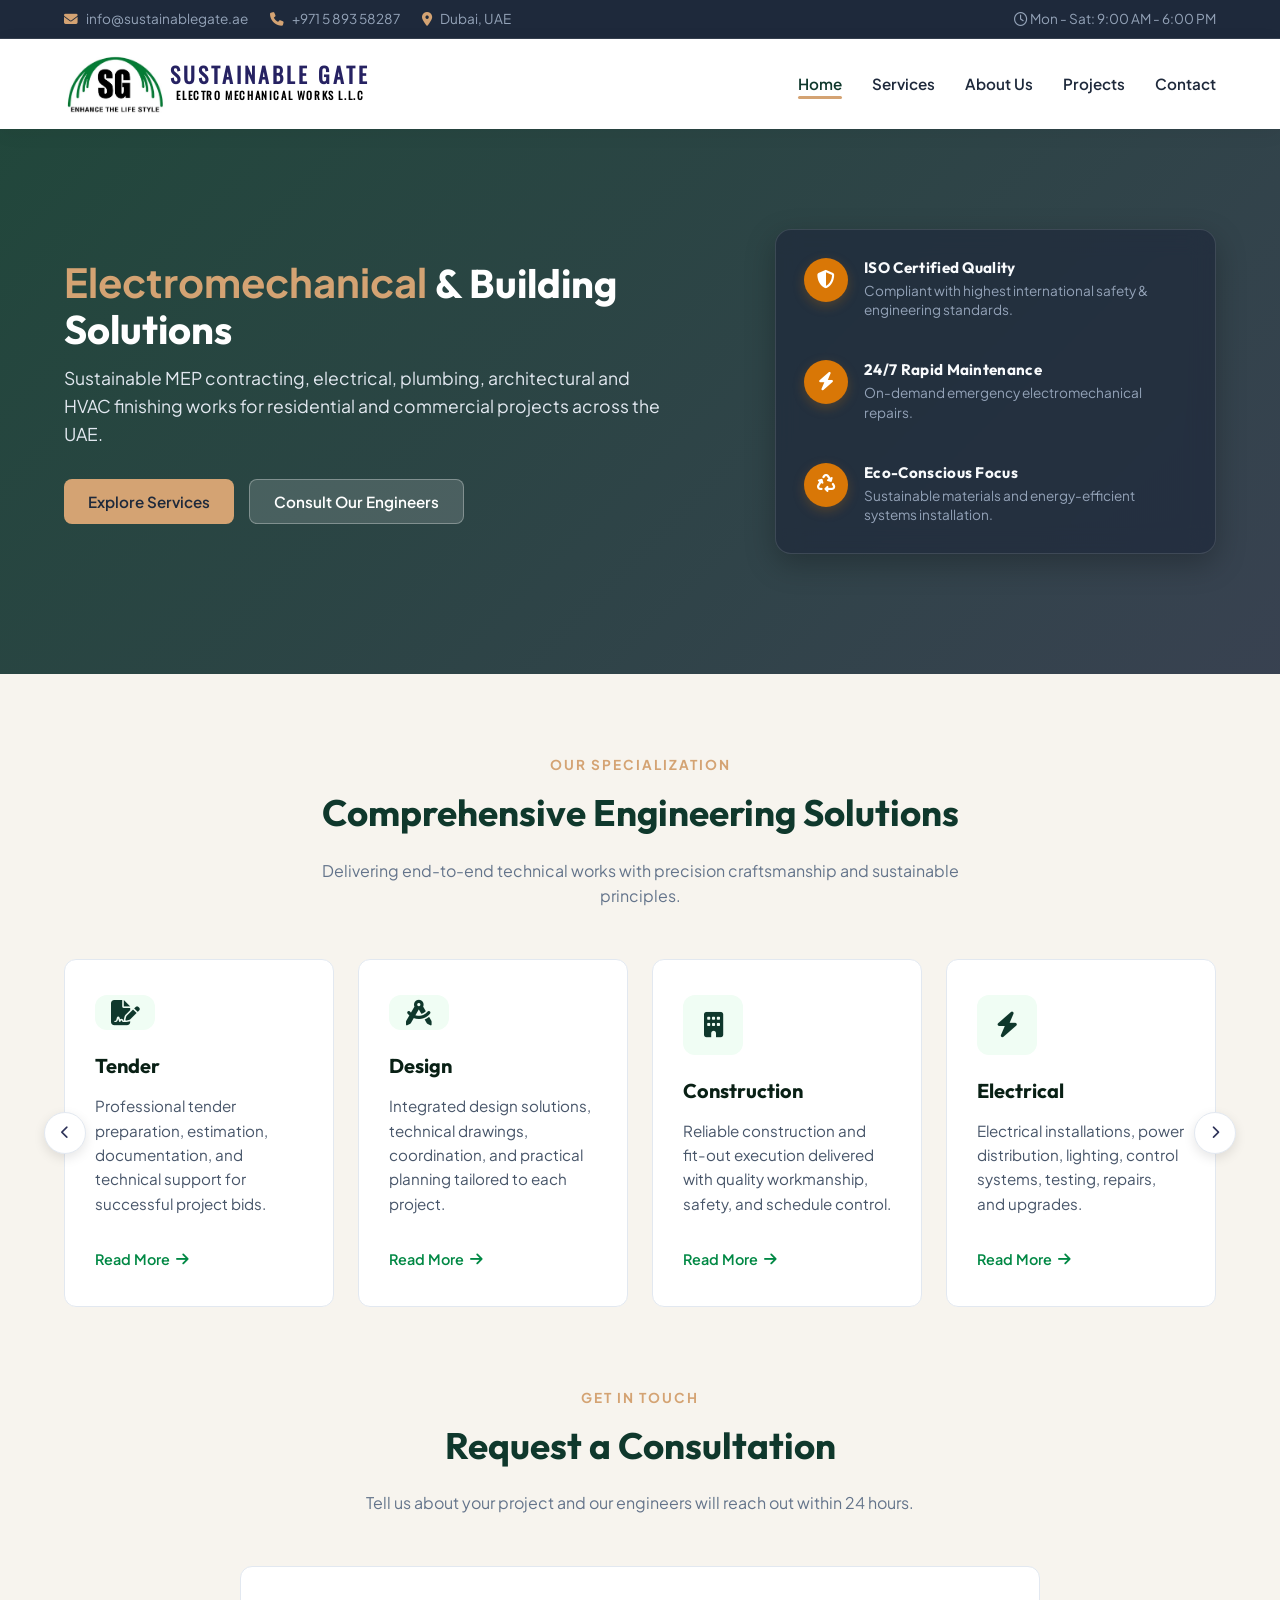
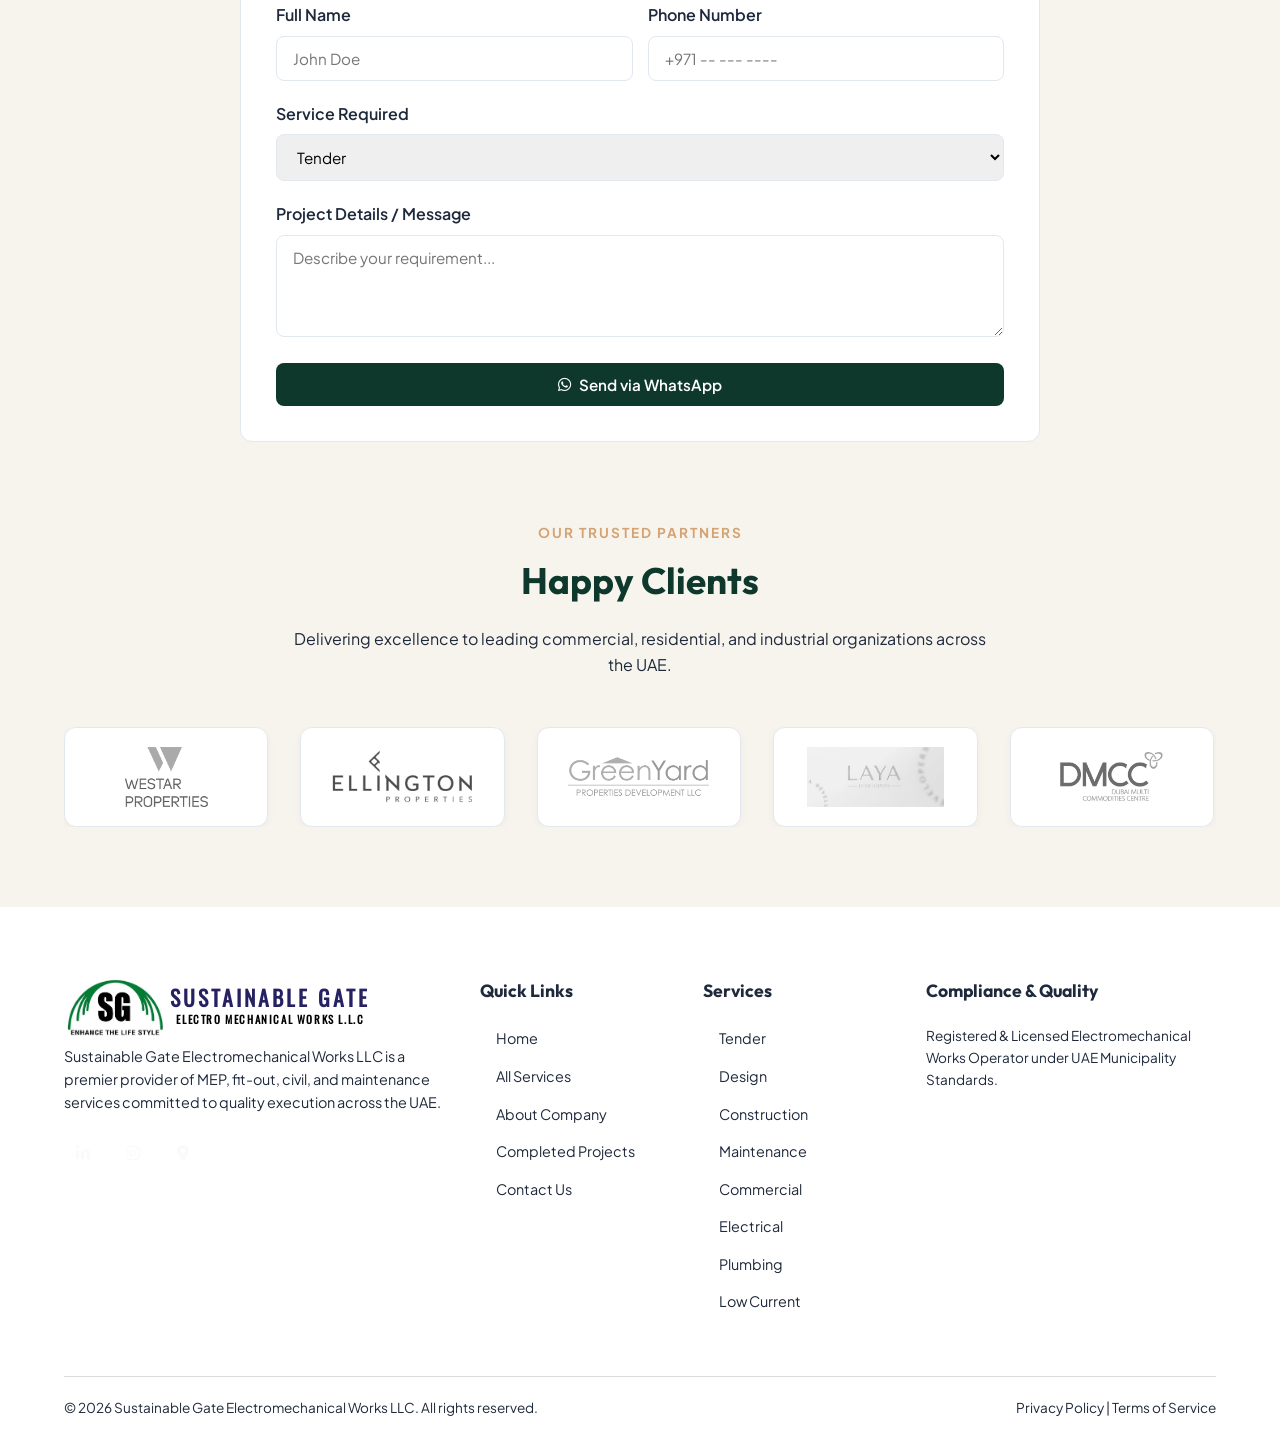
==== index.html @ cd685a57 "L.L.C update and expansion letters" ====
<!DOCTYPE html>
<html lang="en">

<head>
  <meta charset="UTF-8">
  <meta name="viewport" content="width=device-width, initial-scale=1.0">
  <title>Sustainable Gate Electromechanical Works LLC</title>

  <!-- Square Favicon for Browsers -->
  <link rel="icon" type="image/png" sizes="32x32" href="logo.jpg">
  <link rel="apple-touch-icon" sizes="180x180" href="logo.jpg">

  <!-- FontAwesome & Google Fonts -->
  <link rel="stylesheet" href="https://cdnjs.cloudflare.com/ajax/libs/font-awesome/6.4.0/css/all.min.css">
  <link
    href="https://fonts.googleapis.com/css2?family=Plus+Jakarta+Sans:wght@300;400;500;600;700;800&family=Outfit:wght@400;600;700&display=swap"
    rel="stylesheet">
  <link rel="stylesheet" href="style.css">
  <script src="index.js" defer></script>
</head>

<body>

  <!-- Top Utility Bar -->
  <div class="top-bar">
    <div class="top-info">
      <span><i class="fa-solid fa-envelope"></i> info@sustainablegate.ae</span>
      <span><i class="fa-solid fa-phone"></i> +971 5 893 58287</span>
      <span><i class="fa-solid fa-location-dot"></i> Dubai, UAE</span>
    </div>
    <div class="top-hours">
      <i class="fa-regular fa-clock"></i> Mon - Sat: 9:00 AM - 6:00 PM
    </div>
  </div>

  <!-- Header / Navigation -->
  <header>
    <nav class="navbar">
      <a class="logo-container" href="index.html">
        <div class="logo-icon-card">
          <img src="logo.jpg" alt="Sustainable Gate Logo" class="card-logo-img">
        </div>
        <div class="logo-text">
          <span class="font-oswald logo-title">SUSTAINABLE GATE</span>
          <span class="font-oswald logo-subtitle">ELECTRO MECHANICAL WORKS L.L.C</span>
        </div>
      </a>

      <!-- Hamburger Toggle Button (Mobile View) -->
      <button class="hamburger-toggle" id="hamburger-toggle" aria-label="Toggle Navigation Menu"
        onclick="toggleMobileMenu()">
        <i class="fa-solid fa-bars icon-open"></i>
        <i class="fa-solid fa-xmark icon-close"></i>
      </button>

      <!-- Navigation Links -->
      <ul class="nav-links" id="nav-links">
        <li><a id="nav-home" href="#home" class="active" onclick="handleMobileNav('home', event)">Home</a></li>
        <li><a id="nav-services" href="#services" onclick="handleMobileNav('services', event)">Services</a></li>
        <li><a id="nav-about" href="#about" onclick="handleMobileNav('about', event)">About Us</a></li>
        <li><a id="nav-projects" href="#projects" onclick="handleMobileNav('projects', event)">Projects</a></li>
        <li><a id="nav-contact" href="#contact" onclick="handleMobileNav('contact', event)">Contact</a></li>
      </ul>
    </nav>
  </header>

  <!-- PAGE 1: HOME PAGE -->
  <div id="page-home" class="page active">
    <section class="hero">
      <!-- Background Video Element -->
      <video autoplay muted loop playsinline class="hero-video">
        <source src="videos/mep_1.mp4" type="video/mp4">
        Your browser does not support HTML5 video.
      </video>

      <!-- Dark Gradient Tint Overlay -->
      <div class="hero-overlay"></div>
      <div class="hero-container" style="position: relative; z-index: 2;">
        <div>
          <h1 class="hero-title"><span>Electromechanical</span> & Building Solutions</h1>
          <p class="hero-subtitle">Sustainable MEP contracting, electrical, plumbing, architectural and HVAC finishing works for residential and commercial projects across the UAE.</p>
          <div class="hero-cta">
            <button class="btn btn-accent" onclick="navigateTo('services')">Explore Services</button>
            <button class="btn btn-primary"
              style="background: rgba(255,255,255,0.15); border: 1px solid rgba(255,255,255,0.3);"
              onclick="navigateTo('contact')">Consult Our Engineers</button>
          </div>
        </div>
        <div class="hero-badge-container">
          <div class="badge-item">
            <div class="badge-icon">
              <i class="fa-solid fa-shield-halved"></i>
            </div>
            <div class="badge-content">
              <h4>ISO Certified Quality</h4>
              <p>Compliant with highest international safety & engineering standards.</p>
            </div>
          </div>

          <div class="badge-item">
            <div class="badge-icon">
              <i class="fa-solid fa-bolt"></i>
            </div>
            <div class="badge-content">
              <h4>24/7 Rapid Maintenance</h4>
              <p>On-demand emergency electromechanical repairs.</p>
            </div>
          </div>

          <div class="badge-item">
            <div class="badge-icon">
              <i class="fa-solid fa-recycle"></i>
            </div>
            <div class="badge-content">
              <h4>Eco-Conscious Focus</h4>
              <p>Sustainable materials and energy-efficient systems installation.</p>
            </div>
          </div>
        </div>
      </div>
    </section>

    <!-- Core Capabilities Overview -->
    <section class="section">
      <div class="section-header">
        <span class="tagline">Our Specialization</span>
        <h2 class="section-title">Comprehensive Engineering Solutions</h2>
        <p class="section-description">Delivering end-to-end technical works with precision craftsmanship and
          sustainable principles.</p>
      </div>

      <div class="services-grid" id="home-services-carousel">
        <a href="./tender.html" class="service-card-link">
          <div class="service-card">
            <div class="service-icon"><i class="fa-solid fa-file-signature"></i></div>
            <h3>Tender</h3>
            <p>Professional tender preparation, estimation, documentation, and technical support for successful project
              bids.</p><span class="learn-more">Read More <i class="fa-solid fa-arrow-right"></i></span>
          </div>
        </a>
        <a href="./design.html" class="service-card-link">
          <div class="service-card">
            <div class="service-icon"><i class="fa-solid fa-compass-drafting"></i></div>
            <h3>Design</h3>
            <p>Integrated design solutions, technical drawings, coordination, and practical planning tailored to each
              project.</p><span class="learn-more">Read More <i class="fa-solid fa-arrow-right"></i></span>
          </div>
        </a>
        <a href="./construction.html" class="service-card-link">
          <div class="service-card">
            <div class="service-icon"><i class="fa-solid fa-building"></i></div>
            <h3>Construction</h3>
            <p>Reliable construction and fit-out execution delivered with quality workmanship, safety, and schedule
              control.</p><span class="learn-more">Read More <i class="fa-solid fa-arrow-right"></i></span>
          </div>
        </a>
        <a href="./electrical.html" class="service-card-link">
          <div class="service-card">
            <div class="service-icon"><i class="fa-solid fa-bolt"></i></div>
            <h3>Electrical</h3>
            <p>Electrical installations, power distribution, lighting, control systems, testing, repairs, and upgrades.
            </p><span class="learn-more">Read More <i class="fa-solid fa-arrow-right"></i></span>
          </div>
        </a>
        <a href="./plumbing.html" class="service-card-link">
          <div class="service-card">
            <div class="service-icon"><i class="fa-solid fa-faucet"></i></div>
            <h3>Plumbing</h3>
            <p>Water supply, drainage, sanitary installations, piping works, pumps, repairs, and plumbing system
              maintenance.</p><span class="learn-more">Read More <i class="fa-solid fa-arrow-right"></i></span>
          </div>
        </a>
        <a href="./low-current.html" class="service-card-link">
          <div class="service-card">
            <div class="service-icon"><i class="fa-solid fa-tower-broadcast"></i></div>
            <h3>Low Current</h3>
            <p>Installation and support for CCTV, access control, structured cabling, networking, fire alarm, and other
              low-current systems.</p><span class="learn-more">Read More <i class="fa-solid fa-arrow-right"></i></span>
          </div>
        </a>
        <a href="./maintenance.html" class="service-card-link">
          <div class="service-card">
            <div class="service-icon"><i class="fa-solid fa-screwdriver-wrench"></i></div>
            <h3>Maintenance</h3>
            <p>Preventive and corrective maintenance services that keep facilities, equipment, and building systems
              operating efficiently.</p><span class="learn-more">Read More <i
                class="fa-solid fa-arrow-right"></i></span>
          </div>
        </a>
        <a href="./commercial.html" class="service-card-link">
          <div class="service-card">
            <div class="service-icon"><i class="fa-solid fa-briefcase"></i></div>
            <h3>Commercial</h3>
            <p>Commercial project support and solutions for offices, retail spaces, buildings, and other business
              facilities.</p><span class="learn-more">Read More <i class="fa-solid fa-arrow-right"></i></span>
          </div>
        </a>
      </div>
    </section>

    <section class="section" style="padding-top: 0;">
      <div class="section-header">
        <span class="tagline">Get In Touch</span>
        <h2 class="section-title">Request a Consultation</h2>
        <p class="section-description">Tell us about your project and our engineers will reach out within 24 hours.</p>
      </div>
      <div
        style="max-width: 800px; margin: 0 auto; background: var(--surface); padding: 35px; border-radius: 12px; border: 1px solid var(--border);">
        <form onsubmit="sendToWhatsApp(event)">
          <div style="display: grid; grid-template-columns: 1fr 1fr; gap: 15px;">
            <div class="form-group">
              <label>Full Name</label>
              <input type="text" id="wa-name" class="form-control" placeholder="John Doe" required>
            </div>
            <div class="form-group">
              <label>Phone Number</label>
              <input type="tel" id="wa-phone" class="form-control" placeholder="+971 -- --- ----" required>
            </div>
          </div>
          <div class="form-group">
            <label>Service Required</label>
            <select id="wa-service" class="form-control">
              <option>Tender</option>
              <option>Design</option>
              <option>Construction</option>
              <option>Maintenance</option>
              <option>Commercial</option>
              <option>Electrical</option>
              <option>Plumbing</option>
              <option>Low Current</option>
            </select>
          </div>
          <div class="form-group">
            <label>Project Details / Message</label>
            <textarea id="wa-message" class="form-control" rows="4"
              placeholder="Describe your requirement..."></textarea>
          </div>
          <button type="submit" class="btn btn-primary" style="width: 100%; justify-content: center; gap: 8px;">
            <i class="fa-brands fa-whatsapp"></i> Send via WhatsApp
          </button>
        </form>
      </div>
    </section>

    <!-- Happy Clients / Client Logos Section -->
    <section class="section clients-section" style="padding-top: 0;">
      <div class="container">
        <div class="section-header text-center">
          <span class="tagline">Our Trusted Partners</span>
          <h2 class="section-title">Happy Clients</h2>
          <p>Delivering excellence to leading commercial, residential, and industrial organizations across the UAE.</p>
        </div>

        <div class="clients-slider-wrapper">
          <div id="clients-carousel" class="clients-carousel">
            <!-- <div class="client-logo-card">
              <img src="data:image/svg+xml;utf8,<svg xmlns='http://www.w3.org/2000/svg' viewBox='0 0 300 90'><path d='M15 45 L45 15 L55 45 L35 75 Z' fill='%23D94125'/><path d='M45 15 L75 45 L35 75 L55 45 Z' fill='%23666666'/><circle cx='45' cy='45' r='7' fill='%23D94125'/><text x='88' y='38' font-family='sans-serif' font-weight='700' font-size='18' fill='%23D94125'>يونيفورس للمقاولات ش.ذ.م.م</text><text x='88' y='65' font-family='sans-serif' font-weight='800' font-size='22' fill='%23D94125'>Uniforce <tspan font-weight='400' font-size='15' fill='%23666666'>Contracting L.L.C.</tspan></text></svg>" alt="Uniforce Contracting LLC" />
            </div>
            <div class="client-logo-card">
              <img src="data:image/svg+xml;utf8,<svg xmlns='http://www.w3.org/2000/svg' viewBox='0 0 320 90'><g fill='%23B5935B'><rect x='10' y='32' width='40' height='7' rx='2'/><rect x='15' y='42' width='35' height='7' rx='2'/><rect x='20' y='52' width='30' height='7' rx='2'/><rect x='25' y='62' width='25' height='7' rx='2'/></g><text x='62' y='66' font-family='serif' font-weight='900' font-size='48' fill='%231A2B4C'>G</text><text x='110' y='34' font-family='serif' font-weight='700' font-size='18' fill='%231A2B4C'>الجناح الذهبي للمقاولات ش.ذ.م.م.</text><text x='110' y='60' font-family='serif' font-weight='700' font-size='22' fill='%231A2B4C'>OLDEN WING</text><text x='110' y='76' font-family='sans-serif' font-weight='600' font-size='12' fill='%231A2B4C' letter-spacing='3'>CONTRACTING LLC</text></svg>" alt="Golden Wing Contracting LLC" />
            </div>
            <div class="client-logo-card">
              <img src="data:image/svg+xml;utf8,<svg xmlns='http://www.w3.org/2000/svg' viewBox='0 0 300 80'><g transform='translate(10,0)'><rect x='30' y='10' width='35' height='35' transform='rotate(45 47 27)' fill='%23800000'/><rect x='65' y='10' width='35' height='35' transform='rotate(45 82 27)' fill='none' stroke='%23222222' stroke-width='2'/><text x='38' y='32' font-family='serif' font-weight='700' font-size='16' fill='%23FFFFFF'>A</text><text x='54' y='32' font-family='serif' font-weight='700' font-size='16' fill='%23FFFFFF'>B</text><text x='70' y='32' font-family='serif' font-weight='700' font-size='16' fill='%23800000'>C</text></g><text x='10' y='68' font-family='serif' font-weight='700' font-size='15' fill='%23800000'>ACCORD BUILDING CONTRACTING LLC</text></svg>" alt="Accord Building Contracting LLC" />
            </div>
            <div class="client-logo-card">
              <img src="data:image/svg+xml;utf8,<svg xmlns='http://www.w3.org/2000/svg' viewBox='0 0 320 100'><path d='M20 20 L30 20 L30 65 L20 65 Z M32 10 L42 10 L42 65 L32 65 Z M44 25 L54 25 L54 65 L44 65 Z' fill='%233B2A82'/><path d='M15 67 L60 67 L37 77 Z' fill='%23E65100'/><text x='75' y='32' font-family='sans-serif' font-weight='700' font-size='18' fill='%233B2A82'>الارض الفضية للمقاولات ش.ذ.م.م</text><text x='75' y='56' font-family='serif' font-weight='700' font-size='19' fill='%233B2A82'>Silver Land Contracting <tspan font-size='12'>L.L.C.</tspan></text><line x1='75' y1='62' x2='290' y2='62' stroke='%23E65100' stroke-width='2'/></svg>" alt="Silver Land Contracting LLC" />
            </div>
            <div class="client-logo-card">
              <img src="data:image/svg+xml;utf8,<svg xmlns='http://www.w3.org/2000/svg' viewBox='0 0 300 80'><path d='M15 30 L50 18 L65 30 M15 30 L15 60 L65 60 L65 30' fill='none' stroke='%23C8382B' stroke-width='3'/><text x='25' y='52' font-family='sans-serif' font-weight='900' font-size='22' fill='%23C8382B'>SNC</text><text x='78' y='32' font-family='sans-serif' font-size='14' fill='%23333333'>الشفار الوطنية للمقاولات (ذ.م.م)</text><text x='78' y='52' font-family='serif' font-style='italic' font-weight='700' font-size='14' fill='%23C8382B'>Al Shafar National Contracting <tspan font-size='10' font-style='normal'>(L.L.C)</tspan></text></svg>" alt="Al Shafar National Contracting LLC" />
            </div>
            <div class="client-logo-card">
              <img src="data:image/svg+xml;utf8,<svg xmlns='http://www.w3.org/2000/svg' viewBox='0 0 280 70'><text x='5' y='35' font-family='sans-serif' font-weight='900' font-size='20' fill='%231034A6'>Bin Malek</text><text x='5' y='52' font-family='sans-serif' font-weight='700' font-size='12' fill='%23222222'>Contracting L.L.C.</text><path d='M120 15 L130 15 L130 55 L120 55 Z' fill='%231034A6'/><path d='M135 15 C150 15, 150 35, 135 35 C153 35, 153 55, 135 55' fill='none' stroke='%231034A6' stroke-width='5'/><text x='160' y='20' font-family='sans-serif' font-size='10' fill='%23888888'>ali abdulla</text><text x='160' y='38' font-family='sans-serif' font-weight='900' font-size='16' fill='%231034A6'>Bin Malek</text><text x='160' y='52' font-family='sans-serif' font-weight='700' font-size='11' fill='%23222222'>Building Contracting</text></svg>" alt="Bin Malek Contracting LLC" />
            </div>
            <div class="client-logo-card">
              <img src="data:image/svg+xml;utf8,<svg xmlns='http://www.w3.org/2000/svg' viewBox='0 0 260 80'><path d='M15 15 L32 70 L48 35 L64 70 L64 15' fill='%238E7342'/><path d='M40 15 L64 15 L64 70 L48 35 Z' fill='%234B6B75'/><text x='80' y='45' font-family='sans-serif' font-weight='300' font-size='34' fill='%23222222' letter-spacing='2'>MA<tspan fill='%238E7342' font-weight='400'>ZI</tspan></text><text x='82' y='65' font-family='sans-serif' font-weight='400' font-size='11' fill='%23444444' letter-spacing='3'>CONTRACTING</text></svg>" alt="Mazi Contracting LLC" />
            </div>
            <div class="client-logo-card">
              <img src="data:image/svg+xml;utf8,<svg xmlns='http://www.w3.org/2000/svg' viewBox='0 0 320 90'><path d='M10 80 L25 30 L40 80 Z M30 80 L45 15 L60 80 Z M50 80 L62 35 L75 80 Z' fill='%230072CE'/><path d='M22 80 L35 32 L48 80 Z' fill='%23708090' opacity='0.7'/><text x='85' y='32' font-family='sans-serif' font-weight='700' font-size='16' fill='%230072CE'>كنز الارض لمقاولات البناء ش.ذ.م.م</text><text x='85' y='58' font-family='sans-serif' font-weight='900' font-size='22' fill='%230072CE'>KANZ ALARD</text><text x='85' y='76' font-family='sans-serif' font-weight='700' font-size='14' fill='%23555555'>BUILDING CONT. L.L.C</text></svg>" alt="Kanz Alard Building Cont. LLC" />
            </div> -->
            <div class="client-logo-card">
              <img src="clients/CLIENT LOGOS_CLIENT_1. WESTAR PROPERTIES.png" alt="Kanz Alard Building Cont. LLC" />
            </div>
            <div class="client-logo-card">
              <img src="clients/CLIENT LOGOS_CLIENT_2. ELLINGTON.png" alt="Kanz Alard Building Cont. LLC" />
            </div>
            <div class="client-logo-card">
              <img src="clients/CLIENT LOGOS_CLIENT_3. cropped-GreenYard-Logo-1.png" alt="Kanz Alard Building Cont. LLC" />
            </div>
            <div class="client-logo-card">
              <img src="clients/CLIENT LOGOS_CLIENT_4. LAYA DEVELOPERS.jpg" alt="Kanz Alard Building Cont. LLC" />
            </div>
            <div class="client-logo-card">
              <img src="clients/CLIENT LOGOS_CLIENT_5. DMCC.webp" alt="Kanz Alard Building Cont. LLC" />
            </div>
            <div class="client-logo-card">
              <img src="clients/CLIENT LOGOS_CLIENT_6. RELIANCE.png" alt="Kanz Alard Building Cont. LLC" />
            </div>
            <div class="client-logo-card">
              <img src="clients/CLIENT LOGOS_CONSULTANT_1. AL MISHKAT.jpg" alt="Kanz Alard Building Cont. LLC" />
            </div>
            <div class="client-logo-card">
              <img src="clients/CLIENT LOGOS_CONSULTANT_2. OAK LINE.png" alt="Kanz Alard Building Cont. LLC" />
            </div>
            <div class="client-logo-card">
              <img src="clients/CLIENT LOGOS_CONSULTANT_3. ICONIC.PNG" alt="Kanz Alard Building Cont. LLC" />
            </div>
            <div class="client-logo-card">
              <img src="clients/CLIENT LOGOS_CONSULTANT_4. RIDGE.png" alt="Kanz Alard Building Cont. LLC" />
            </div>
            <div class="client-logo-card">
              <img src="clients/CLIENT LOGOS_CONSULTANT_5. PROLINE.webp" alt="Kanz Alard Building Cont. LLC" />
            </div>
            <div class="client-logo-card">
              <img src="clients/CLIENT LOGOS_CONSULTANT_6. CUBIC.jpg" alt="Kanz Alard Building Cont. LLC" />
            </div>
            <div class="client-logo-card">
              <img src="clients/CLIENT LOGOS_CONSULTANT_7. AL AMIR ENGINEERING.png" alt="Kanz Alard Building Cont. LLC" />
            </div>
            <div class="client-logo-card">
              <img src="clients/CLIENT LOGOS_CONTRACTOR_MAZI.png" alt="Kanz Alard Building Cont. LLC" />
            </div>
          </div>
        </div>
      </div>
    </section>
  </div>

  <!-- PAGE 2: SERVICES (DETAILED FULL CATALOG) -->
  <div id="page-services" class="page">
    <section class="section">
      <div class="section-header">
        <span class="tagline">Our Core Services</span>
        <h2 class="section-title">Services We Provide</h2>
        <p class="section-description">Professional solutions covering project planning, construction, technical
          systems, and ongoing support.</p>
      </div>

      <div class="filter-bar">
        <button class="filter-btn active" onclick="filterServices('all')">All Services</button>
        <button class="filter-btn" onclick="filterServices('project')">Project Services</button>
        <button class="filter-btn" onclick="filterServices('technical')">Technical Services</button>
        <button class="filter-btn" onclick="filterServices('support')">Support Services</button>
      </div>

      <div class="services-grid" id="full-services-grid">
        <!-- Tender -->
        <a href="tender.html" class="service-card-link">
          <div class="service-card" data-category="project">
            <div class="service-icon"><i class="fa-solid fa-file-signature"></i></div>
            <h3>Tender</h3>
            <p>Professional tender preparation, estimation, documentation, and technical support for successful project
              bids.
            </p>
            <span class="learn-more">Read More <i class="fa-solid fa-arrow-right"></i></span>
          </div>
        </a>

        <!-- Design -->
        <a href="design.html" class="service-card-link">
          <div class="service-card" data-category="project">
            <div class="service-icon"><i class="fa-solid fa-compass-drafting"></i></div>
            <h3>Design</h3>
            <p>Integrated design solutions, technical drawings, coordination, and practical planning tailored to each
              project.</p>
            <span class="learn-more">Read More <i class="fa-solid fa-arrow-right"></i></span>
          </div>
        </a>

        <!-- Construction -->
        <a href="construction.html" class="service-card-link">
          <div class="service-card" data-category="project">
            <div class="service-icon"><i class="fa-solid fa-building"></i></div>
            <h3>Construction</h3>
            <p>Reliable construction and fit-out execution delivered with quality workmanship, safety, and schedule
              control.</p>
            <span class="learn-more">Read More <i class="fa-solid fa-arrow-right"></i></span>
          </div>
        </a>

        <!-- Electrical -->
        <a href="electrical.html" class="service-card-link">
          <div class="service-card" data-category="technical">
            <div class="service-icon"><i class="fa-solid fa-bolt"></i></div>
            <h3>Electrical</h3>
            <p>Electrical installations, power distribution, lighting, control systems, testing, repairs, and upgrades.
            </p>
            <span class="learn-more">Read More <i class="fa-solid fa-arrow-right"></i></span>
          </div>
        </a>

        <!-- Plumbing -->
        <a href="plumbing.html" class="service-card-link">
          <div class="service-card" data-category="technical">
            <div class="service-icon"><i class="fa-solid fa-faucet"></i></div>
            <h3>Plumbing</h3>
            <p>Water supply, drainage, sanitary installations, piping works, pumps, repairs, and plumbing system
              maintenance.</p>
            <span class="learn-more">Read More <i class="fa-solid fa-arrow-right"></i></span>
          </div>
        </a>

        <!-- Low Current -->
        <a href="low-current.html" class="service-card-link">
          <div class="service-card" data-category="technical">
            <div class="service-icon"><i class="fa-solid fa-tower-broadcast"></i></div>
            <h3>Low Current</h3>
            <p>Installation and support for CCTV, access control, structured cabling, networking, fire alarm, and other
              low-current systems.</p>
            <span class="learn-more">Read More <i class="fa-solid fa-arrow-right"></i></span>
          </div>
        </a>

        <!-- Maintenance -->
        <a href="maintenance.html" class="service-card-link">
          <div class="service-card" data-category="support">
            <div class="service-icon"><i class="fa-solid fa-screwdriver-wrench"></i></div>
            <h3>Maintenance</h3>
            <p>Preventive and corrective maintenance services that keep facilities, equipment, and building systems
              operating efficiently.</p>
            <span class="learn-more">Read More <i class="fa-solid fa-arrow-right"></i></span>
          </div>
        </a>

        <!-- Commercial -->
        <a href="commercial.html" class="service-card-link">
          <div class="service-card" data-category="support">
            <div class="service-icon"><i class="fa-solid fa-briefcase"></i></div>
            <h3>Commercial</h3>
            <p>Commercial project support and solutions for offices, retail spaces, buildings, and other business
              facilities.</p>
            <span class="learn-more">Read More <i class="fa-solid fa-arrow-right"></i></span>
          </div>
        </a>
      </div>
    </section>
  </div>

  <!-- PAGE 3: ABOUT US -->
  <div id="page-about" class="page">
    <section class="section">
      <div class="section-header">
        <span class="tagline">Who We Are</span>
        <!-- <h2 class="section-title">Sustainable Engineering Excellence</h2> -->
      </div>

      <div style="display: grid; grid-template-columns: 1fr 1fr; gap: 50px; align-items: center; margin-bottom: 60px;">
        <div>
          <!-- <h3 style="font-size: 1.8rem; color: var(--primary); margin-bottom: 20px;">Reliable Electromechanical Partners
            in the UAE</h3> -->
          <p style="color: var(--text-muted); margin-bottom: 15px;">
            <strong>Sustainable Gate Electromechanical Works LLC</strong> was established in 2022 in the United Arab Emirates with
            a singular, uncompromising vision: delivering top-tier electromechanical, fit-out, and civil maintenance solutions
            with an unwavering commitment to quality and sustainability. We combine advanced technical precision with eco-friendly
            engineering practices to transform architectural blueprints into enduring, high-performance environments.
          </p>
          <p style="color: var(--text-muted); margin-bottom: 20px;">
            Operating in strict accordance with UAE regulatory guidelines—including DEWA, DM, and DCD standards—our
            multidisciplinary teams manage complex projects with rigorous quality control, safety protocols, and punctuality. Our
            comprehensive technical services span across private ultra-luxury villas, industrial projects, and dynamic commercial
            and retail spaces. At Sustainable Gate, we don't just
            build spaces; we engineer high-performance solutions that elevate and enhance the modern lifestyle.
          </p>
          <!-- <div style="display: flex; gap: 30px;">
            <div>
              <h2 style="color: var(--accent); font-size: 2.2rem;">100+</h2>
              <p style="font-size: 0.85rem; font-weight: 600;">Projects Delivered</p>
            </div>
            <div>
              <h2 style="color: var(--accent); font-size: 2.2rem;">50+</h2>
              <p style="font-size: 0.85rem; font-weight: 600;">Engineers & Skilled Crew</p>
            </div>
          </div> -->
        </div>
        <div
          style="background: url('https://images.unsplash.com/photo-1504307651254-35680f356dfd?auto=format&fit=crop&w=800&q=80') center/cover; height: 380px; border-radius: 16px; box-shadow: var(--shadow);">
        </div>
      </div>
    </section>
  </div>

  <!-- PAGE 4: PROJECTS -->
<div id="page-projects" class="page">
  <section class="section">
    <div class="section-header">
      <span class="tagline">Our Portfolio</span>
      <h2 class="section-title">Projects Portfolio</h2>
      <p class="section-description">A showcase of our electromechanical installations, MEP contracting, and technical executions across Dubai.</p>
    </div>

    <div class="projects-grid">

      <!-- 1. Commercial Building (Al Muteena) -->
      <!-- <div class="project-card" data-category="commercial" data-status="Completed">
        <div class="project-img" style="background-image: url('https://images.unsplash.com/photo-1486406146926-c627a92ad1ab?auto=format&fit=crop&w=800&q=80');">
          <span class="project-tag">Completed</span>
        </div>
        <div class="project-info">
          <h3>Commercial Building (Al Muteena)</h3>
          <p class="project-details"><strong>Details:</strong> G+3+R Commercial Building, Al Muteena - Dubai</p>
          <p class="project-scope"><strong>Scope:</strong> Supply & Installation of Electrical & Plumbing Works</p>
          <ul class="project-meta">
            <li><strong>Client:</strong> Heirs of Aqeel Abdulla Abdul Raheem Al Faheem</li>
            <li><strong>Consultant:</strong> Al Mishkat Engineering Consultants</li>
            <li><strong>Main Contractor:</strong> Sky Hope Contracting LLC</li>
            <li><strong>MEP Contractor:</strong> Sustainable Gate Electromechanical Works</li>
          </ul>
        </div>
      </div> -->

      <div class="project-card" data-category="commercial" data-status="Completed">
  <!-- Image Carousel -->
  <div class="project-carousel">
    <div class="carousel-track">
      <div class="carousel-slide active" style="background-image: url('images/1.jpg');"></div>
      <div class="carousel-slide" style="background-image: url('images/2.jpg');"></div>
      <div class="carousel-slide" style="background-image: url('images/3.jpg');"></div>
    </div>

    <span class="project-tag">Completed</span>

    <!-- Navigation Controls -->
    <button class="carousel-btn prev-btn" aria-label="Previous Image">&#10094;</button>
    <button class="carousel-btn next-btn" aria-label="Next Image">&#10095;</button>

    <!-- Indicators -->
    <div class="carousel-dots">
      <span class="dot active"></span>
      <span class="dot"></span>
      <span class="dot"></span>
    </div>
  </div>

  <div class="project-info">
    <h3>Commercial Building (Al Muteena)</h3>
    <p class="project-details"><strong>Details:</strong> G+3+R Commercial Building, Al Muteena - Dubai</p>
    <p class="project-scope"><strong>Scope:</strong> Supply & Installation of Electrical & Plumbing Works</p>
    <ul class="project-meta">
      <li><strong>Client:</strong> Heirs of Aqeel Abdulla Abdul Raheem Al Faheem</li>
      <li><strong>Consultant:</strong> Al Mishkat Engineering Consultants</li>
      <li><strong>Main Contractor:</strong> Sky Hope Contracting LLC</li>
      <li><strong>MEP Contractor:</strong> Sustainable Gate Electromechanical Works</li>
    </ul>
  </div>
</div>

      <!-- 2. La Perla Homes -->
      <!-- <div class="project-card" data-category="residential" data-status="Completed">
        <div class="project-carousel">
          <div class="carousel-track">
            <div class="carousel-slide active" style="background-image: url('images/4.jpg');"></div>
            <div class="carousel-slide" style="background-image: url('images/5.jpg');"></div>
            <div class="carousel-slide" style="background-image: url('images/6.jpg');"></div>
          </div>

          <span class="project-tag">Completed</span>

          <button class="carousel-btn prev-btn" aria-label="Previous Image">&#10094;</button>
          <button class="carousel-btn next-btn" aria-label="Next Image">&#10095;</button>

          <div class="carousel-dots">
            <span class="dot active"></span>
            <span class="dot"></span>
            <span class="dot"></span>
          </div>
        </div>

        <div class="project-info">
          <h3>La Perla Homes</h3>
          <p class="project-details"><strong>Details:</strong> G+2+R Residential Townhouses (13+17 Villas), JVC, Dubai</p>
          <p class="project-scope"><strong>Scope:</strong> Supply & Installation of Fire System Works</p>
          <ul class="project-meta">
            <li><strong>Client:</strong> GHD Developments</li>
            <li><strong>Consultant:</strong> Federal Engineering Consultants</li>
            <li><strong>Main Contractor:</strong> Strong Walls Constructions LLC</li>
            <li><strong>MEP Contractor:</strong> Sustainable Gate Electromechanical Works</li>
          </ul>
        </div>
      </div> -->

      <!-- 3. Hasabi Villas -->
      <!-- <div class="project-card" data-category="residential" data-status="Completed">
        <div class="project-img" style="background-image: url('images/7.jpg');">
          <span class="project-tag">Completed</span>
        </div>
        <div class="project-info">
          <h3>Hasabi Villas</h3>
          <p class="project-details"><strong>Details:</strong> G+2+R Residential Townhouses (10+13 Villas), JVC Dubai</p>
          <p class="project-scope"><strong>Scope:</strong> Supply & Installation of Fire System Works</p>
          <ul class="project-meta">
            <li><strong>Client:</strong> Hasabi Pvt. Real Estate Management LLC</li>
            <li><strong>Consultant:</strong> IEA Architectural & Design Services (MEP: Kayaan Engineering Consultants)</li>
            <li><strong>Main Contractor:</strong> Strong Walls Constructions LLC</li>
            <li><strong>MEP Contractor:</strong> Sustainable Gate Electromechanical Works</li>
          </ul>
        </div>
      </div> -->

      <!-- 4. Private Villa (Wadi Al Shabak) #1 -->
      <div class="project-card" data-category="villa" data-status="Completed">
        <div class="project-carousel">
          <div class="carousel-track">
            <div class="carousel-slide active" style="background-image: url('images/11.jpg');"></div>
            <div class="carousel-slide" style="background-image: url('images/12.jpg');"></div>
            <div class="carousel-slide" style="background-image: url('images/13.jpg');"></div>
          </div>
          <span class="project-tag">Completed</span>
          <button class="carousel-btn prev-btn" aria-label="Previous Image">&#10094;</button>
          <button class="carousel-btn next-btn" aria-label="Next Image">&#10095;</button>
          <div class="carousel-dots">
            <span class="dot active"></span>
            <span class="dot"></span>
            <span class="dot"></span>
          </div>
        </div>
        <div class="project-info">
          <h3>Private Villa (Wadi Al Shabak) - 2 Villas</h3>
          <p class="project-details"><strong>Details:</strong> G+1+R Residential Private Villa, Dubai Hills - Dubai</p>
          <p class="project-scope"><strong>Scope:</strong> Supply & Installation of Electrical & Plumbing Works</p>
          <ul class="project-meta">
            <li><strong>Client:</strong> Mr. Abdulrahman Talib Khairullah Mujwal & Mr. Huzaifa Talib Khairullah Mujwal</li>
            <li><strong>Consultant:</strong> Iconic Engineering and Architectural Consultants</li>
            <li><strong>Main Contractor:</strong> Sky Hope Contracting LLC</li>
            <li><strong>MEP Contractor:</strong> Sustainable Gate Electromechanical Works</li>
          </ul>
        </div>
      </div>

      <!-- 5. Private Villa (Dubai Hills) #1 -->
      <div class="project-card" data-category="villa" data-status="On Completion">
        <div class="project-carousel">
          <div class="carousel-track">
            <div class="carousel-slide active" style="background-image: url('images/8.jpg');"></div>
            <div class="carousel-slide" style="background-image: url('images/9.jpg');"></div>
            <div class="carousel-slide" style="background-image: url('images/10.jpg');"></div>
          </div>
          <span class="project-tag">On Completion</span>
          <button class="carousel-btn prev-btn" aria-label="Previous Image">&#10094;</button>
          <button class="carousel-btn next-btn" aria-label="Next Image">&#10095;</button>
          <div class="carousel-dots">
            <span class="dot active"></span>
            <span class="dot"></span>
            <span class="dot"></span>
          </div>
        </div>
        <div class="project-info">
          <h3>Private Villa (Dubai Hills)</h3>
          <p class="project-details"><strong>Details:</strong> B+G+1+R Residential Private Villa, Dubai Hills - Dubai</p>
          <p class="project-scope"><strong>Scope:</strong> Supply & Installation of Electrical & Plumbing Works</p>
          <ul class="project-meta">
            <li><strong>Client:</strong> Mr. Yashar Ali Abdul Kader</li>
            <li><strong>Consultant:</strong> Oak Line Engineering Consultants</li>
            <li><strong>Main Contractor:</strong> Golden Wing Contracting LLC</li>
            <li><strong>MEP Contractor:</strong> Sustainable Gate Electromechanical Works</li>
          </ul>
        </div>
      </div>

      <!-- 6. Private Villa (Wadi Al Shabak) #2 -->
      <!-- <div class="project-card" data-category="villa" data-status="Completed">
        <div class="project-img" style="background-image: url('https://images.unsplash.com/photo-1600585154526-990dced4db0d?auto=format&fit=crop&w=800&q=80');">
          <span class="project-tag">Completed</span>
        </div>
        <div class="project-info">
          <h3>Private Villa (Wadi Al Shabak)</h3>
          <p class="project-details"><strong>Details:</strong> G+1+R Residential Private Villa, Dubai Hills - Dubai</p>
          <p class="project-scope"><strong>Scope:</strong> Supply & Installation of Electrical & Plumbing Works</p>
          <ul class="project-meta">
            <li><strong>Client:</strong> Mr. Abdulrahman Talib Khairullah Mujwal</li>
            <li><strong>Consultant:</strong> Iconic Engineering and Architectural Consultants</li>
            <li><strong>Main Contractor:</strong> Sky Hope Contracting LLC</li>
            <li><strong>MEP Contractor:</strong> Sustainable Gate Electromechanical Works</li>
          </ul>
        </div>
      </div> -->

      <!-- 7. Residential Building (Liwan-2) -->
      <div class="project-card" data-category="residential" data-status="On Going">
        <div class="project-img" style="background-image: url('images/14(0).jpg');">
          <span class="project-tag">On Going</span>
        </div>
        <div class="project-info">
          <h3>Residential Building (Liwan-2)</h3>
          <p class="project-details"><strong>Details:</strong> G+4+R Residential Building, Plot No. 643-9654, at Wadi Al Safa 02, Dubai</p>
          <p class="project-scope"><strong>Scope:</strong> Supply & Installation of Electrical & Plumbing Works</p>
          <ul class="project-meta">
            <li><strong>Client:</strong> Mr. Rashid Mohammad Ali Mohammad Al Hajeri</li>
            <li><strong>Consultant:</strong> Al Mishkat Engineering Consultants</li>
            <li><strong>Main Contractor:</strong> Uniforce Contracting LLC</li>
            <li><strong>MEP Contractor:</strong> Sustainable Gate Electromechanical Works</li>
          </ul>
        </div>
      </div>

      <!-- 8. Commercial/Residential Building (Karama) #1 -->
      <div class="project-card" data-category="commercial" data-status="On Going">
        <div class="project-img" style="background-image: url('images/14.jpg');">
          <span class="project-tag">On Going</span>
        </div>
        <div class="project-info">
          <h3>Commercial/Residential Building (Karama)</h3>
          <p class="project-details"><strong>Details:</strong> G+3+R Commercial & Residential Building, Plot No. 318-0794, at Karama, Dubai</p>
          <p class="project-scope"><strong>Scope:</strong> Supply & Installation of Electrical & Plumbing Works</p>
          <ul class="project-meta">
            <li><strong>Client:</strong> Mr. Ahmad Sultan Khalifa Belrasheed Al Suwaidi & Ahmed Mohammed Ahmed Faraj Al Mehairbi</li>
            <li><strong>Consultant:</strong> Al Mishkat Engineering Consultants</li>
            <li><strong>Main Contractor:</strong> Uniforce Contracting LLC</li>
            <li><strong>MEP Contractor:</strong> Sustainable Gate Electromechanical Works</li>
          </ul>
        </div>
      </div>

      <!-- 9. Private Villa (Dubai Hills) #2 -->
      <div class="project-card" data-category="villa" data-status="On Going">
        <div class="project-carousel">
          <div class="carousel-track">
            <div class="carousel-slide active" style="background-image: url('images/15.jpg');"></div>
            <div class="carousel-slide" style="background-image: url('images/16.jpg');"></div>
            <div class="carousel-slide" style="background-image: url('images/17.jpg');"></div>
          </div>
          <span class="project-tag">On Going</span>
          <button class="carousel-btn prev-btn" aria-label="Previous Image">&#10094;</button>
          <button class="carousel-btn next-btn" aria-label="Next Image">&#10095;</button>
          <div class="carousel-dots">
            <span class="dot active"></span>
            <span class="dot"></span>
            <span class="dot"></span>
          </div>
        </div>
        <div class="project-info">
          <h3>Private Villa (Dubai Hills)</h3>
          <p class="project-details"><strong>Details:</strong> B+G+1+R Residential Private Villa, Dubai Hills - Dubai</p>
          <p class="project-scope"><strong>Scope:</strong> Supply & Installation of Electrical & Plumbing Works</p>
          <ul class="project-meta">
            <li><strong>Client:</strong> M/s. Westar Properties</li>
            <li><strong>Consultant:</strong> Ridge Engineering Consultants</li>
            <li><strong>Main Contractor:</strong> Golden Wing Contracting LLC</li>
            <li><strong>MEP Contractor:</strong> Sustainable Gate Electromechanical Works</li>
          </ul>
        </div>
      </div>

      <!-- 10. Private Villa (Umm Suqeim) -->
      <div class="project-card" data-category="villa" data-status="On Going">
        <div class="project-carousel">
          <div class="carousel-track">
            <div class="carousel-slide active" style="background-image: url('images/18.jpg');"></div>
            <div class="carousel-slide" style="background-image: url('images/19.jpg');"></div>
          </div>
          <span class="project-tag">On Going</span>
          <button class="carousel-btn prev-btn" aria-label="Previous Image">&#10094;</button>
          <button class="carousel-btn next-btn" aria-label="Next Image">&#10095;</button>
          <div class="carousel-dots">
            <span class="dot active"></span>
            <span class="dot"></span>
          </div>
        </div>
        <div class="project-info">
          <h3>Private Villa (Umm Suqeim)</h3>
          <p class="project-details"><strong>Details:</strong> G+1+R (2 Villas) Residential Villa, Plot No. 366-0717, at Umm Suqeim Third, Dubai</p>
          <p class="project-scope"><strong>Scope:</strong> Supply & Installation of Electrical & Plumbing Works</p>
          <ul class="project-meta">
            <li><strong>Client:</strong> Adel Rashid Mohd Rashed Al Shared Al Falasi</li>
            <li><strong>Consultant:</strong> Al Mishkat Engineering Consultants</li>
            <li><strong>Main Contractor:</strong> Uniforce Contracting LLC</li>
            <li><strong>MEP Contractor:</strong> Sustainable Gate Electromechanical Works</li>
          </ul>
        </div>
      </div>

      <!-- 11. Commercial/Residential Building (Karama) #2 -->
      <!-- <div class="project-card" data-category="commercial" data-status="On Going">
        <div class="project-img" style="background-image: url('images/20.jpg');">
          <span class="project-tag">On Going</span>
        </div>
        <div class="project-info">
          <h3>Commercial/Residential Building (Karama)</h3>
          <p class="project-details"><strong>Details:</strong> G+3+R Commercial & Residential Building, Plot No. 318-0698, at Karama, Dubai</p>
          <p class="project-scope"><strong>Scope:</strong> Supply & Installation of Electrical & Plumbing Works</p>
          <ul class="project-meta">
            <li><strong>Client:</strong> Mohammed Debaib Hamdan Almarar</li>
            <li><strong>Consultant:</strong> N/A</li>
            <li><strong>Main Contractor:</strong> Egy Build Contracting LLC</li>
            <li><strong>MEP Contractor:</strong> Sustainable Gate Electromechanical Works</li>
          </ul>
        </div>
      </div> -->

      <!-- 12. Karama Building Accord -->
      <div class="project-card" data-category="commercial" data-status="On Going">
        <div class="project-img" style="background-image: url('images/21.jpg');">
          <span class="project-tag">On Going</span>
        </div>
        <div class="project-info">
          <h3>Karama Building Accord</h3>
          <p class="project-details"><strong>Details:</strong> G+3+R Commercial & Residential Building, Plot No. 318-0676, at Karama, Dubai</p>
          <p class="project-scope"><strong>Scope:</strong> Supply & Installation of Electrical, Plumbing & Low Current Works</p>
          <ul class="project-meta">
            <li><strong>Client:</strong> Mr. Rashed Mohammed Saeed Muaded Alneya</li>
            <li><strong>Consultant:</strong> Al Mishkat Engineering Consultants</li>
            <li><strong>Main Contractor:</strong> Accord Building Contracting LLC</li>
            <li><strong>MEP Contractor:</strong> Sustainable Gate Electromechanical Works</li>
          </ul>
        </div>
      </div>

      <!-- 13. Commercial Building (Warqa) -->
      <div class="project-card" data-category="commercial" data-status="On Going">
        <div class="project-img" style="background-image: url('images/22.jpg');">
          <span class="project-tag">On Going</span>
        </div>
        <div class="project-info">
          <h3>Commercial Building (Warqa)</h3>
          <p class="project-details"><strong>Details:</strong> G+R Commercial Building, Plot No. 421-0789, at Al Warqa First, Dubai</p>
          <p class="project-scope"><strong>Scope:</strong> Supply & Installation of Plumbing Works</p>
          <ul class="project-meta">
            <li><strong>Client:</strong> Mr. Ali Mohammad Hassan Al Mutawa</li>
            <li><strong>Consultant:</strong> Al Mishkat Engineering Consultants</li>
            <li><strong>Main Contractor:</strong> Accord Building Contracting LLC</li>
            <li><strong>MEP Contractor:</strong> Sustainable Gate Electromechanical Works</li>
          </ul>
        </div>
      </div>

      <!-- 14. Residential Building (Hor Al Anz) -->
      <div class="project-card" data-category="residential" data-status="Completed">
        <div class="project-img" style="background-image: url('images/23.jpg');">
          <span class="project-tag">Completed</span>
        </div>
        <div class="project-info">
          <h3>Residential Building (Hor Al Anz)</h3>
          <p class="project-details"><strong>Details:</strong> G+2+R Residential Building, Plot No. 127-2127, at Hor Al Anz, Dubai</p>
          <p class="project-scope"><strong>Scope:</strong> Supply & Installation of Electrical & Plumbing Works</p>
          <ul class="project-meta">
            <li><strong>Client:</strong> Mr. Abdul Salam Ahmad Mohamed Bin Zaal</li>
            <li><strong>Consultant:</strong> Al Amir Engineering Consultants</li>
            <li><strong>Main Contractor:</strong> Kanz Alard Building Contracting LLC</li>
            <li><strong>MEP Contractor:</strong> Sustainable Gate Electromechanical Works</li>
          </ul>
        </div>
      </div>

      <!-- 15. Commercial/Residential Building (Satwa) -->
      <div class="project-card" data-category="commercial" data-status="On Going">
        <div class="project-img" style="background-image: url('images/24.jpg');">
          <span class="project-tag">On Going</span>
        </div>
        <div class="project-info">
          <h3>Commercial/Residential Building (Satwa)</h3>
          <p class="project-details"><strong>Details:</strong> G+2+R Residential Building, Plot No. 333-0211, at Al Bada, Satwa, Dubai</p>
          <p class="project-scope"><strong>Scope:</strong> Supply & Installation of Electrical, Plumbing and Low Current Works</p>
          <ul class="project-meta">
            <li><strong>Client:</strong> Mr. Khalid Hassan Mohammad Ali Taher (Mafaza Investment LLC)</li>
            <li><strong>Consultant:</strong> Al Mishkat Engineering Consultants</li>
            <li><strong>Main Contractor:</strong> Mazi Contracting LLC</li>
            <li><strong>MEP Contractor:</strong> Sustainable Gate Electromechanical Works LLC</li>
          </ul>
        </div>
      </div>

      <!-- 16. Labor Accommodation (Al Layan) -->
      <div class="project-card" data-category="residential" data-status="On Going">
        <div class="project-carousel">
          <div class="carousel-track">
            <div class="carousel-slide active" style="background-image: url('images/25.jpg');"></div>
            <div class="carousel-slide" style="background-image: url('images/26.jpg');"></div>
          </div>
          <span class="project-tag">On Going</span>
          <button class="carousel-btn prev-btn" aria-label="Previous Image">&#10094;</button>
          <button class="carousel-btn next-btn" aria-label="Next Image">&#10095;</button>
          <div class="carousel-dots">
            <span class="dot active"></span>
            <span class="dot"></span>
          </div>
        </div>
        <div class="project-info">
          <h3>Labor Accommodation (Al Layan)</h3>
          <p class="project-details"><strong>Details:</strong> B+G+4+R Proposed Labor Accommodation, Plot No. 987-0284, at Al Layan 1, Dubai</p>
          <p class="project-scope"><strong>Scope:</strong> Supply & Installation of Electrical, Plumbing and Low Current Works</p>
          <ul class="project-meta">
            <li><strong>Client:</strong> Saeed Ali Rubayyea Helal Almazrouei / Accord Building Cont.</li>
            <li><strong>Consultant:</strong> Winner Holistic Engineering Consultants</li>
            <li><strong>Main Contractor:</strong> Accord Building Contracting LLC</li>
            <li><strong>MEP Contractor:</strong> Sustainable Gate Electromechanical Works LLC</li>
          </ul>
        </div>
      </div>

      <!-- 17. -->
      <div class="project-card" data-category="commercial" data-status="Completed">
        <div class="project-carousel">
          <div class="carousel-track">
            <div class="carousel-slide active" style="background-image: url('images/27.png');"></div>
            <div class="carousel-slide" style="background-image: url('images/28.png');"></div>
          </div>
          <span class="project-tag">Completed</span>
          <button class="carousel-btn prev-btn" aria-label="Previous Image">&#10094;</button>
          <button class="carousel-btn next-btn" aria-label="Next Image">&#10095;</button>
          <div class="carousel-dots">
            <span class="dot active"></span>
            <span class="dot"></span>
          </div>
        </div>
        <div class="project-info">
          <h3>Commercial Building (Al Muteena) - 5 Buildings</h3>
          <p class="project-details"><strong>Details:</strong> G+3+R Commercial / Residential Building, Plot Nos. 3180662, 3180770, 3180395, 3180111, 3180678, at Al Karama, Dubai</p>
          <p class="project-scope"><strong>Scope:</strong> Supply & Installation of Electrical, Plumbing and Low Current Works</p>
          <ul class="project-meta">
            <li><strong>Client:</strong> Mr. Ahmad Mohamed Saif Bin Shafar & Saif Ahmad Mohammad Saif Bin Shafar</li>
            <li><strong>Consultant:</strong> Proline Engineering consultants</li>
            <li><strong>Main Contractor:</strong> Al Shafar National Contracting LLC</li>
            <li><strong>MEP Contractor:</strong> Sustainable Gate Electromechanical Works LLC</li>
          </ul>
        </div>
      </div>

      <!-- 18. -->
      <!-- <div class="project-card" data-category="commercial" data-status="Completed">
        <div class="project-carousel">
          <div class="carousel-track">
            <div class="carousel-slide active" style="background-image: url('images/27.png');"></div>
            <div class="carousel-slide" style="background-image: url('images/28.png');"></div>
          </div>
          <span class="project-tag">Completed</span>
          <button class="carousel-btn prev-btn" aria-label="Previous Image">&#10094;</button>
          <button class="carousel-btn next-btn" aria-label="Next Image">&#10095;</button>
          <div class="carousel-dots">
            <span class="dot active"></span>
            <span class="dot"></span>
          </div>
        </div>
        <div class="project-info">
          <h3>Commercial Building (Al Muteena)</h3>
          <p class="project-details"><strong>Details:</strong> (G+3+R) Commercial / Residential Building, Plot No. 3180770, at Al Karama, Dubai</p>
          <p class="project-scope"><strong>Scope:</strong> Supply & Installation of Electrical, Plumbing and Low Current Works</p>
          <ul class="project-meta">
            <li><strong>Client:</strong> Mr. Ahmad Mohamed Saif Bin Shafar & Saif Ahmad Mohammad Saif Bin Shafar</li>
            <li><strong>Consultant:</strong> Proline Engineering consultants</li>
            <li><strong>Main Contractor:</strong> Al Shafar National Contracting LLC</li>
            <li><strong>MEP Contractor:</strong> Sustainable Gate Electromechanical Works LLC</li>
          </ul>
        </div>
      </div> -->

      <!-- 19. -->
      <!-- <div class="project-card" data-category="commercial" data-status="Completed">
        <div class="project-carousel">
          <div class="carousel-track">
            <div class="carousel-slide active" style="background-image: url('images/27.png');"></div>
            <div class="carousel-slide" style="background-image: url('images/28.png');"></div>
          </div>
          <span class="project-tag">Completed</span>
          <button class="carousel-btn prev-btn" aria-label="Previous Image">&#10094;</button>
          <button class="carousel-btn next-btn" aria-label="Next Image">&#10095;</button>
          <div class="carousel-dots">
            <span class="dot active"></span>
            <span class="dot"></span>
          </div>
        </div>
        <div class="project-info">
          <h3>Commercial Building (Al Muteena)</h3>
          <p class="project-details"><strong>Details:</strong> (G+3+R) Commercial / Residential Building, Plot No. 3180395, at Al Karama, Dubai</p>
          <p class="project-scope"><strong>Scope:</strong> Supply & Installation of Electrical, Plumbing and Low Current Works</p>
          <ul class="project-meta">
            <li><strong>Client:</strong> Mr. Ahmad Mohamed Saif Bin Shafar & Saif Ahmad Mohammad Saif Bin Shafar</li>
            <li><strong>Consultant:</strong> Proline Engineering consultants</li>
            <li><strong>Main Contractor:</strong> Al Shafar National Contracting LLC</li>
            <li><strong>MEP Contractor:</strong> Sustainable Gate Electromechanical Works LLC</li>
          </ul>
        </div>
      </div> -->

      <!-- 20. -->
      <!-- <div class="project-card" data-category="commercial" data-status="Completed">
        <div class="project-carousel">
          <div class="carousel-track">
            <div class="carousel-slide active" style="background-image: url('images/27.png');"></div>
            <div class="carousel-slide" style="background-image: url('images/28.png');"></div>
          </div>
          <span class="project-tag">Completed</span>
          <button class="carousel-btn prev-btn" aria-label="Previous Image">&#10094;</button>
          <button class="carousel-btn next-btn" aria-label="Next Image">&#10095;</button>
          <div class="carousel-dots">
            <span class="dot active"></span>
            <span class="dot"></span>
          </div>
        </div>
        <div class="project-info">
          <h3>Commercial Building (Al Muteena)</h3>
          <p class="project-details"><strong>Details:</strong> (G+3+R) Commercial / Residential Building, Plot No. 3180111, at Al Karama, Dubai</p>
          <p class="project-scope"><strong>Scope:</strong> Supply & Installation of Electrical, Plumbing and Low Current Works</p>
          <ul class="project-meta">
            <li><strong>Client:</strong> Mr. Ahmad Mohamed Saif Bin Shafar & Saif Ahmad Mohammad Saif Bin Shafar</li>
            <li><strong>Consultant:</strong> Proline Engineering consultants</li>
            <li><strong>Main Contractor:</strong> Al Shafar National Contracting LLC</li>
            <li><strong>MEP Contractor:</strong> Sustainable Gate Electromechanical Works LLC</li>
          </ul>
        </div>
      </div> -->

      <!-- 21. -->
      <!-- <div class="project-card" data-category="commercial" data-status="Completed">
        <div class="project-carousel">
          <div class="carousel-track">
            <div class="carousel-slide active" style="background-image: url('images/27.png');"></div>
            <div class="carousel-slide" style="background-image: url('images/28.png');"></div>
          </div>
          <span class="project-tag">Completed</span>
          <button class="carousel-btn prev-btn" aria-label="Previous Image">&#10094;</button>
          <button class="carousel-btn next-btn" aria-label="Next Image">&#10095;</button>
          <div class="carousel-dots">
            <span class="dot active"></span>
            <span class="dot"></span>
          </div>
        </div>
        <div class="project-info">
          <h3>Commercial Building (Al Muteena)</h3>
          <p class="project-details"><strong>Details:</strong> (G+3+R) Commercial / Residential Building, Plot No. 3180678, at Al Karama, Dubai</p>
          <p class="project-scope"><strong>Scope:</strong> Supply & Installation of Electrical, Plumbing and Low Current Works</p>
          <ul class="project-meta">
            <li><strong>Client:</strong> Mr. Ahmad Mohamed Saif Bin Shafar & Saif Ahmad Mohammad Saif Bin Shafar</li>
            <li><strong>Consultant:</strong> Proline Engineering consultants</li>
            <li><strong>Main Contractor:</strong> Al Shafar National Contracting LLC</li>
            <li><strong>MEP Contractor:</strong> Sustainable Gate Electromechanical Works LLC</li>
          </ul>
        </div>
      </div> -->

      <!-- 22. -->
      <div class="project-card" data-category="residential" data-status="Completed">
        <!-- <div class="project-carousel">
          <div class="carousel-track">
            <div class="carousel-slide active" style="background-image: url('images/29.png');"></div>
            <div class="carousel-slide" style="background-image: url('images/30.png');"></div>
          </div>
          <span class="project-tag">Completed</span>
          <button class="carousel-btn prev-btn" aria-label="Previous Image">&#10094;</button>
          <button class="carousel-btn next-btn" aria-label="Next Image">&#10095;</button>
          <div class="carousel-dots">
            <span class="dot active"></span>
            <span class="dot"></span>
          </div>
        </div> -->
        <div class="project-img" style="background-image: url('images/29.png');">
          <span class="project-tag">Completed</span>
        </div>
        <div class="project-info">
          <h3>Commercial/Residential Building (Karama)</h3>
          <p class="project-details"><strong>Details:</strong> Proposed (G+3+R) Commercial / Residential Building on Plot No. 3180195 at Al Karama,Dubai,UAE</p>
          <p class="project-scope"><strong>Scope:</strong> Supply & Installation of Electrical, Plumbing and Low Current Works</p>
          <ul class="project-meta">
            <li><strong>Client:</strong> Mater Salem Obaid Alarti Alhemeri</li>
            <li><strong>Consultant:</strong> Mishkat Engineering Consultants</li>
            <li><strong>Main Contractor:</strong> Uniforce Contracting LLC</li>
            <li><strong>MEP Contractor:</strong> Sustainable Gate Electromechanical Works LLC</li>
          </ul>
        </div>
      </div>

      <!-- 23. -->
      <div class="project-card" data-category="residential" data-status="Completed">
        <!-- <div class="project-carousel">
          <div class="carousel-track">
            <div class="carousel-slide active" style="background-image: url('images/29.png');"></div>
            <div class="carousel-slide" style="background-image: url('images/30.png');"></div>
          </div>
          <span class="project-tag">Completed</span>
          <button class="carousel-btn prev-btn" aria-label="Previous Image">&#10094;</button>
          <button class="carousel-btn next-btn" aria-label="Next Image">&#10095;</button>
          <div class="carousel-dots">
            <span class="dot active"></span>
            <span class="dot"></span>
          </div>
        </div> -->
        <div class="project-img" style="background-image: url('images/30.png');">
          <span class="project-tag">Completed</span>
        </div>
        <div class="project-info">
          <h3>Commercial/Residential Building (Karama)</h3>
          <p class="project-details"><strong>Details:</strong> Proposed (G+3+R) Commercial / Residential Building on Plot No. 3180194 at Al Karama,Dubai,UAE</p>
          <p class="project-scope"><strong>Scope:</strong> Supply & Installation of Electrical, Plumbing and Low Current Works</p>
          <ul class="project-meta">
            <li><strong>Client:</strong> Mater Salem Obaid Alarti Alhemeri</li>
            <li><strong>Consultant:</strong> Mishkat Engineering Consultants</li>
            <li><strong>Main Contractor:</strong> Silver Land Contracting LLC</li>
            <li><strong>MEP Contractor:</strong> Sustainable Gate Electromechanical Works LLC</li>
          </ul>
        </div>
      </div>

      <!-- 24. -->
      <div class="project-card" data-category="commercial" data-status="Completed">
        <div class="project-img" style="background-image: url('images/31.png');">
          <span class="project-tag">Completed</span>
        </div>
        <div class="project-info">
          <h3>Commercial Building (Warqa)</h3>
          <p class="project-details"><strong>Details:</strong> UG+G+M+R Commercial Shop, Plot No. 241-0417, At Al Nahda Second, Dubai</p>
          <p class="project-scope"><strong>Scope:</strong> Supply & Installation of Electrical, Plumbing and Low Current Works</p>
          <ul class="project-meta">
            <li><strong>Client:</strong> Mr. Ahmad Mohammad Rashid Alwardi Almheiri, Abdulla Mohammed Ahmad Albasti Almarri</li>
            <li><strong>Consultant:</strong> Mishkat Engineering Consultants</li>
            <li><strong>Main Contractor:</strong> M/s. Silver Land Contracting LLC</li>
            <li><strong>MEP Contractor:</strong> Sustainable Gate Electromechanical Works LLC</li>
          </ul>
        </div>
      </div>

    </div>
  </section>
</div>

  <!-- PAGE 6: CONTACT US -->
  <div id="page-contact" class="page">
    <section class="section">
      <div class="section-header">
        <span class="tagline">Contact</span>
        <h2 class="section-title">Sustainable Gate Electromechanical Works LLC</h2>
        <p class="section-description">Request a consultation, emergency maintenance, and formal quotation.</p>
      </div>

      <div style="display: grid; grid-template-columns: 1fr 1.5fr; gap: 40px;">
        <div style="background: var(--surface); padding: 35px; border-radius: 12px; border: 1px solid var(--border);">
          <h3 style="margin-bottom: 25px; color: var(--primary);">Contact Details</h3>

          <div style="margin-bottom: 20px; display: flex; gap: 15px; align-items: flex-start;">
            <i class="fa-solid fa-location-dot" style="color: var(--accent); font-size: 1.2rem; margin-top: 3px;"></i>
            <div>
              <strong>Office Location</strong>
              <p style="color: var(--text-muted); font-size: 0.9rem;">Dubai, United Arab Emirates</p>
            </div>
          </div>

          <div style="margin-bottom: 20px; display: flex; gap: 15px; align-items: flex-start;">
            <i class="fa-solid fa-phone" style="color: var(--accent); font-size: 1.2rem; margin-top: 3px;"></i>
            <div>
              <strong>Phone & WhatsApp</strong>
              <p style="color: var(--text-muted); font-size: 0.9rem;">Tel: 04-2884127 / +971 5 893 58287</p>
            </div>
          </div>

          <div style="margin-bottom: 20px; display: flex; gap: 15px; align-items: flex-start;">
            <i class="fa-solid fa-envelope" style="color: var(--accent); font-size: 1.2rem; margin-top: 3px;"></i>
            <div>
              <strong>Email Inquiries</strong>
              <p style="color: var(--text-muted); font-size: 0.9rem;">info@sustainablegate.ae</p>
            </div>
          </div>
        </div>

        <div
          style="max-width: 800px; margin: 0 auto; background: var(--surface); padding: 35px; border-radius: 12px; border: 1px solid var(--border);">
          <form onsubmit="sendToWhatsApp(event)">
            <div style="display: grid; grid-template-columns: 1fr 1fr; gap: 15px;">
              <div class="form-group">
                <label>Full Name</label>
                <input type="text" id="wa-name" class="form-control" placeholder="John Doe" required>
              </div>
              <div class="form-group">
                <label>Phone Number</label>
                <input type="tel" id="wa-phone" class="form-control" placeholder="+971 -- --- ----" required>
              </div>
            </div>
            <div class="form-group">
              <label>Service Required</label>
              <select id="wa-service" class="form-control">
                <option>Tender</option>
                <option>Design</option>
                <option>Construction</option>
                <option>Maintenance</option>
                <option>Commercial</option>
                <option>Electrical</option>
                <option>Plumbing</option>
                <option>Low Current</option>
              </select>
            </div>
            <div class="form-group">
              <label>Project Details / Message</label>
              <textarea id="wa-message" class="form-control" rows="4"
                placeholder="Describe your requirement..."></textarea>
            </div>
            <button type="submit" class="btn btn-primary" style="width: 100%; justify-content: center; gap: 8px;">
              <i class="fa-brands fa-whatsapp"></i> Send via WhatsApp
            </button>
          </form>
        </div>
      </div>
    </section>
  </div>

  <!-- Footer -->
  <footer>
    <div class="footer-container">
      <div class="footer-about">
        <a class="logo-container" href="index.html"
          style="width: fit-content; background-color: #fff; padding-right: 4px; margin-bottom: 8px;">
          <div class="logo-icon-card">
            <img src="logo.jpg" alt="Sustainable Gate Logo" class="card-logo-img">
          </div>
          <div class="logo-text">
            <span class="font-oswald logo-title">SUSTAINABLE GATE</span>
            <span class="font-oswald logo-subtitle">ELECTRO MECHANICAL WORKS L.L.C</span>
          </div>
        </a>
        <p>Sustainable Gate Electromechanical Works LLC is a premier provider of MEP, fit-out, civil, and maintenance
          services committed to quality execution across the UAE.</p>

        <!-- Social Media & Google Maps Links -->
        <div class="footer-social-links">
          <a href="https://www.linkedin.com/company/145288286" target="_blank" rel="noopener noreferrer" class="social-btn linkedin"
            title="LinkedIn">
            <i class="fa-brands fa-linkedin-in"></i>
          </a>
          <a href="https://www.instagram.com/sustainablegate2026?exln=MTU2OGhsejIxbHE2MQ==" target="_blank" rel="noopener noreferrer" class="social-btn instagram"
            title="Instagram">
            <i class="fa-brands fa-instagram"></i>
          </a>
          <a href="https://maps.app.goo.gl/aDxqX12t1yyAJP6g9" target="_blank" rel="noopener noreferrer"
            class="social-btn location" title="Our Location">
            <i class="fa-solid fa-location-dot"></i>
          </a>
        </div>
      </div>

      <div class="footer-links-group">
        <div class="footer-col">
          <h4 class="footer-title">Quick Links</h4>
          <ul class="footer-links">
            <li><a onclick="navigateTo('home')" style="cursor: pointer;">Home</a></li>
            <li><a onclick="navigateTo('services')" style="cursor: pointer;">All Services</a></li>
            <li><a onclick="navigateTo('about')" style="cursor: pointer;">About Company</a></li>
            <li><a onclick="navigateTo('projects')" style="cursor: pointer;">Completed Projects</a></li>
            <li><a onclick="navigateTo('contact')" style="cursor: pointer;">Contact Us</a></li>
          </ul>
        </div>

        <div class="footer-col">
          <h4 class="footer-title">Services</h4>
          <ul class="footer-links">
            <li><a href="./tender.html" style="cursor: pointer;">Tender</a></li>
            <li><a href="./design.html" style="cursor: pointer;">Design</a></li>
            <li><a href="./construction.html" style="cursor: pointer;">Construction</a></li>
            <li><a href="./maintenance.html" style="cursor: pointer;">Maintenance</a></li>
            <li><a href="./commercial.html" style="cursor: pointer;">Commercial</a></li>
            <li><a href="./electrical.html" style="cursor: pointer;">Electrical</a></li>
            <li><a href="./plumbing.html" style="cursor: pointer;">Plumbing</a></li>
            <li><a href="./low-current.html" style="cursor: pointer;">Low Current</a></li>
          </ul>
        </div>
      </div>

      <div>
        <h4 class="footer-title">Compliance & Quality</h4>
        <p style="font-size: 0.85rem; line-height: 1.6;">Registered & Licensed Electromechanical Works Operator under
          UAE Municipality Standards.</p>
      </div>
    </div>

    <div class="footer-bottom">
      <div>&copy; 2026 Sustainable Gate Electromechanical Works LLC. All rights reserved.</div>
      <div>Privacy Policy | Terms of Service</div>
    </div>
  </footer>
</body>

</html>
---- style.css ----
/* 1. Load your font file */
@font-face {
  font-family: 'Oswald';
  src: url('fonts/Oswald-VariableFont_wght.ttf') format('truetype');
  font-weight: 400;
  font-style: normal;
  font-display: swap;
}

/* 2. Define a custom utility class */
.font-oswald {
  font-family: 'Oswald', sans-serif !important;
}

:root {
  --primary: #0F382C;
  /* Dark Sustainable Emerald */
  --primary-light: #185343;
  /* Lighter Accent Green */
  --accent: #D4A373;
  /* Warm Gold/Sand Accent */
  --accent-hover: #C29060;
  --secondary: #1E293B;
  /* Deep Slate Blue */
  --light-bg: #F8FAFC;
  --surface: #FFFFFF;
  --text-main: #1E293B;
  --text-muted: #64748B;
  --border: #E2E8F0;
  --shadow: 0 10px 30px -5px rgba(0, 0, 0, 0.08);
  --transition: all 0.3s cubic-bezier(0.4, 0, 0.2, 1);
}

* {
  box-sizing: border-box;
  margin: 0;
  padding: 0;
  font-family: 'Plus Jakarta Sans', sans-serif;
}

body {
  background-color: #f7f4ee;
  color: var(--text-main);
  line-height: 1.6;
  overflow-x: hidden;
}

h1,
h2,
h3,
h4,
.brand-font {
  font-family: 'Outfit', sans-serif;
}

/* Top Utility Bar */
.top-bar {
  background-color: var(--secondary);
  color: #94A3B8;
  font-size: 0.85rem;
  padding: 8px 5%;
  display: flex;
  justify-content: space-between;
  align-items: center;
  border-bottom: 1px solid rgba(255, 255, 255, 0.1);
}

.top-info span {
  margin-right: 20px;
}

.top-info i {
  color: var(--accent);
  margin-right: 6px;
}

/* Navigation */
header {
  background-color: var(--surface);
  position: sticky;
  top: 0;
  z-index: 1000;
  box-shadow: 0 4px 20px rgba(0, 0, 0, 0.05);
}

.navbar {
  display: flex;
  justify-content: space-between;
  align-items: center;
  padding: 15px 5%;
  max-width: 1400px;
  margin: 0 auto;
}

.logo-container {
  display: flex;
  align-items: center;
  gap: 4px;
  text-decoration: none;
}

.logo-icon {
  width: 45px;
  height: 45px;
  background: linear-gradient(135deg, var(--primary), var(--primary-light));
  border-radius: 10px;
  display: flex;
  align-items: center;
  justify-content: center;
  color: var(--accent);
  font-size: 1.4rem;
  box-shadow: 0 4px 10px rgba(15, 56, 44, 0.2);
}

.logo-text {
  display: flex;
  flex-direction: column;
}

.logo-title {
  font-size: 1.15rem;
  font-weight: 300;
  color: var(--primary);
  letter-spacing: 1.5px;
  line-height: 1.1;
}

.logo-subtitle {
  font-size: 0.65rem;
  font-weight: 200;
  color: var(--accent);
  letter-spacing: 1.5px;
  text-transform: uppercase;
}

.nav-links {
  display: flex;
  list-style: none;
  gap: 30px;
  align-items: center;
}

.nav-links a {
  text-decoration: none;
  color: var(--text-main);
  font-weight: 600;
  font-size: 0.95rem;
  transition: var(--transition);
  position: relative;
  cursor: pointer;
}

.nav-links a:hover,
.nav-links a.active {
  color: var(--primary);
}

.nav-links a.active::after {
  content: '';
  position: absolute;
  bottom: -6px;
  left: 0;
  width: 100%;
  height: 3px;
  background-color: var(--accent);
  border-radius: 2px;
}

.btn {
  display: inline-flex;
  align-items: center;
  gap: 8px;
  padding: 12px 24px;
  border-radius: 8px;
  font-weight: 600;
  font-size: 0.95rem;
  cursor: pointer;
  transition: var(--transition);
  border: none;
  text-decoration: none;
}

.btn-primary {
  background-color: var(--primary);
  color: white;
}

.btn-primary:hover {
  background-color: var(--primary-light);
  transform: translateY(-2px);
  box-shadow: 0 6px 15px rgba(15, 56, 44, 0.25);
}

.btn-accent {
  background-color: var(--accent);
  color: var(--secondary);
}

.btn-accent:hover {
  background-color: var(--accent-hover);
  transform: translateY(-2px);
}

/* Page System */
.page {
  display: none;
  animation: fadeIn 0.4s ease-in-out;
}

.page.active {
  display: block;
}

@keyframes fadeIn {
  from {
    opacity: 0;
    transform: translateY(10px);
  }

  to {
    opacity: 1;
    transform: translateY(0);
  }
}

/* Hero Section */
.hero {
  position: relative;
  /* background: linear-gradient(135deg, rgba(15, 56, 44, 0.92), rgba(30, 41, 59, 0.88)),
    url('	https://images.unsplash.com/photo-1504307651254-35680f356dfd?auto=format&fit=crop&w=800&q=80') center/cover no-repeat; */
  color: white;
  padding: 100px 5% 120px;
  text-align: left;
  overflow: hidden;
}

/* Position the video to fill the background */
.hero-video {
  position: absolute;
  top: 50%;
  left: 50%;
  transform: translate(-50%, -50%);
  min-width: 100%;
  min-height: 100%;
  width: auto;
  height: auto;
  object-fit: cover;
  z-index: 0;
  transform: translate(-50%, -50%) scale(0.85);
}

/* Semi-transparent tint overlay for text readability */
.hero-overlay {
  position: absolute;
  top: 0;
  left: 0;
  width: 100%;
  height: 100%;
  background: linear-gradient(135deg, rgba(15, 56, 44, 0.92), rgba(30, 41, 59, 0.88));
  z-index: 1;
}

.hero-container {
  max-width: 1200px;
  margin: 0 auto;
  display: grid;
  grid-template-columns: 1.2fr 0.8fr;
  gap: 50px;
  align-items: center;
}

.hero-title {
  font-size: 3.2rem;
  line-height: 1.15;
  margin-bottom: 20px;
  font-weight: 700;
}

.hero-title span {
  color: var(--accent);
}

.hero-subtitle {
  font-size: 1.1rem;
  color: #E2E8F0;
  margin-bottom: 30px;
  max-width: 600px;
}

.hero-cta {
  display: flex;
  gap: 15px;
}

.hero-badge {
  background: rgba(255, 255, 255, 0.1);
  backdrop-filter: blur(10px);
  padding: 30px;
  border-radius: 16px;
  border: 1px solid rgba(255, 255, 255, 0.15);
}

.badge-item {
  display: flex;
  align-items: center;
  gap: 15px;
  margin-bottom: 20px;
}

.badge-item:last-child {
  margin-bottom: 0;
}

.badge-icon {
  width: 50px;
  height: 50px;
  background-color: var(--accent);
  color: var(--secondary);
  border-radius: 50%;
  display: flex;
  align-items: center;
  justify-content: center;
  font-size: 1.2rem;
  flex-shrink: 0;
}

/* Section Styles */
.section {
  padding: 80px 5%;
  max-width: 1400px;
  margin: 0 auto;
}

.section-header {
  text-align: center;
  max-width: 700px;
  margin: 0 auto 50px;
}

.tagline {
  color: var(--accent);
  font-weight: 700;
  text-transform: uppercase;
  font-size: 0.85rem;
  letter-spacing: 2px;
  margin-bottom: 8px;
  display: block;
}

.section-title {
  font-size: 2.3rem;
  color: var(--primary);
  margin-bottom: 15px;
}

.section-description {
  color: var(--text-muted);
  font-size: 1rem;
}

/* Services Grid */
.services-grid {
  display: grid;
  grid-template-columns: repeat(auto-fit, minmax(320px, 1fr));
  gap: 30px;
}

.service-card {
  height: 348px;
  background: var(--surface);
  border-radius: 12px;
  padding: 35px 30px;
  border: 1px solid var(--border);
  transition: var(--transition);
  display: flex;
  flex-direction: column;
  position: relative;
  overflow: hidden;
}

.service-card::before {
  content: '';
  position: absolute;
  top: 0;
  left: 0;
  width: 100%;
  height: 4px;
  background: linear-gradient(90deg, var(--primary), var(--accent));
  opacity: 0;
  transition: var(--transition);
}

.service-card:hover {
  transform: translateY(-8px);
  box-shadow: var(--shadow);
  border-color: transparent;
}

.service-card:hover::before {
  opacity: 1;
}

.service-icon {
  width: 60px;
  height: 60px;
  background: #F0FDF4;
  color: var(--primary);
  border-radius: 12px;
  display: flex;
  align-items: center;
  justify-content: center;
  font-size: 1.6rem;
  margin-bottom: 20px;
}

.service-card h3 {
  font-size: 1.25rem;
  margin-bottom: 12px;
  color: var(--secondary);
}

.service-card p {
  color: var(--text-muted);
  font-size: 0.95rem;
  margin-bottom: 20px;
  flex-grow: 1;
}

.service-link {
  color: var(--primary);
  font-weight: 700;
  text-decoration: none;
  display: flex;
  align-items: center;
  gap: 6px;
  font-size: 0.9rem;
  cursor: pointer;
}

/* Filter Controls for Services/Projects */
.filter-bar {
  display: flex;
  justify-content: center;
  gap: 12px;
  margin-bottom: 40px;
  flex-wrap: wrap;
}

.filter-btn {
  padding: 8px 20px;
  border-radius: 20px;
  border: 1px solid var(--border);
  background: var(--surface);
  cursor: pointer;
  font-weight: 600;
  color: var(--text-muted);
  transition: var(--transition);
}

.filter-btn.active,
.filter-btn:hover {
  background: var(--primary);
  color: white;
  border-color: var(--primary);
}

/* Project Cards */
.projects-grid {
  display: grid;
  grid-template-columns: repeat(auto-fit, minmax(350px, 1fr));
  gap: 30px;
}

.project-card {
  background: var(--surface);
  border-radius: 12px;
  overflow: hidden;
  box-shadow: 0 4px 15px rgba(0, 0, 0, 0.03);
  border: 1px solid var(--border);
}

.project-img {
  height: 220px;
  background-size: cover;
  background-position: center;
  position: relative;
}

.project-tag {
  position: absolute;
  top: 15px;
  right: 15px;
  background: rgba(15, 56, 44, 0.85);
  color: white;
  padding: 4px 12px;
  border-radius: 20px;
  font-size: 0.75rem;
  font-weight: 600;
  backdrop-filter: blur(5px);
}

.project-info {
  padding: 25px;
}

.project-info h3 {
  font-size: 1.2rem;
  margin-bottom: 8px;
}

.project-info p {
  color: var(--text-muted);
  font-size: 0.9rem;
}

/* Calculator Widget */
.calculator-container {
  background: var(--surface);
  border-radius: 16px;
  padding: 40px;
  box-shadow: var(--shadow);
  border: 1px solid var(--border);
  max-width: 800px;
  margin: 0 auto;
}

.form-group {
  margin-bottom: 20px;
}

.form-group label {
  display: block;
  font-weight: 600;
  margin-bottom: 8px;
  color: var(--secondary);
}

.form-control {
  width: 100%;
  padding: 12px 16px;
  border-radius: 8px;
  border: 1px solid var(--border);
  font-size: 0.95rem;
  transition: var(--transition);
}

.form-control:focus {
  outline: none;
  border-color: var(--primary);
  box-shadow: 0 0 0 3px rgba(15, 56, 44, 0.1);
}

.calc-result {
  margin-top: 25px;
  padding: 20px;
  background-color: #F0FDF4;
  border-radius: 8px;
  border: 1px solid #BBF7D0;
  text-align: center;
  display: none;
}

.calc-result h4 {
  color: var(--primary);
  font-size: 1.3rem;
}

/* Footer */
footer {
  background-color: var(--surface);
  color: #1E293B;
  padding: 70px 5% 20px;
}

.footer-container {
  max-width: 1400px;
  margin: 0 auto;
  display: grid;
  grid-template-columns: 2fr 1fr 1fr 1.5fr;
  gap: 40px;
  margin-bottom: 50px;
}

.footer-logo {
  color: white;
  font-size: 1.3rem;
  font-weight: 800;
  margin-bottom: 15px;
  display: flex;
  align-items: center;
  gap: 10px;
}

.footer-about p {
  font-size: 0.9rem;
  line-height: 1.6;
  margin-bottom: 20px;
}

.footer-title {
  color: #1E293B;
  font-size: 1.1rem;
  font-weight: 700;
  margin-bottom: 20px;
}

.footer-links {
  list-style: none;
}

.footer-links li {
  margin-bottom: 12px;
}

.footer-links a {
  color: #1E293B;
  text-decoration: none;
  transition: var(--transition);
  font-size: 0.9rem;
}

.footer-links a:hover {
  color: var(--accent);
}

.footer-bottom {
  max-width: 1400px;
  margin: 0 auto;
  padding-top: 20px;
  border-top: 1px solid #dbdbdb;
  display: flex;
  justify-content: space-between;
  font-size: 0.85rem;
}

/* Modal System */
.modal {
  display: none;
  position: fixed;
  top: 0;
  left: 0;
  width: 100%;
  height: 100%;
  background: rgba(0, 0, 0, 0.6);
  z-index: 2000;
  align-items: center;
  justify-content: center;
  padding: 20px;
}

.modal-content {
  background: white;
  border-radius: 16px;
  max-width: 600px;
  width: 100%;
  padding: 35px;
  position: relative;
  animation: fadeIn 0.3s ease-out;
}

.close-modal {
  position: absolute;
  top: 20px;
  right: 20px;
  font-size: 1.4rem;
  cursor: pointer;
  color: var(--text-muted);
}


/* Header Logo Styling (Smaller Size) */
.logo-container {
  display: flex;
  align-items: center;
  gap: 4px;
  /* Reduced gap between image and text */
  text-decoration: none;
}

.card-logo-img {
  width: 100%;
  height: 100%;
  object-fit: contain;
}

.logo-text {
  display: flex;
  flex-direction: column;
}

.logo-title {
  font-family: 'Impact', 'Arial Black', 'Outfit', sans-serif;
  font-size: 1.35rem;
  /* Reduced from 1.35rem */
  font-weight: bolder;
  color: #262262;
  letter-spacing: 0.8px;
  line-height: 1.1;
  text-transform: uppercase;
  letter-spacing: 3px;
}

.logo-subtitle {
  font-family: 'Impact', 'Arial Black', 'Plus Jakarta Sans', sans-serif;
  font-size: 0.68rem;
  /* Reduced from 0.72rem */
  font-weight: 700;
  color: #000000;
  letter-spacing: 1.6px;
  text-transform: uppercase;
  margin-top: 1px;
  text-align: center;
}

/* Service Card Link Reset */
.service-card-link {
  text-decoration: none !important;
  color: inherit !important;
  display: block;
}

.service-card-link:hover {
  text-decoration: none !important;
}

/* Ensure child elements inside card retain clean styling */
.service-card-link h3 {
  color: #092015; /* Main dark brand color */
  text-decoration: none !important;
}

.service-card-link p {
  color: #475569; /* Body text color */
  text-decoration: none !important;
}

/* Styled Read More Link */
.service-card .learn-more {
  display: inline-flex;
  align-items: center;
  gap: 6px;
  color: #008844;
  font-weight: 600;
  font-size: 0.9rem;
  margin-top: 12px;
  text-decoration: none !important;
  transition: gap 0.2s ease;
}

.service-card-link:hover .learn-more {
  gap: 10px; /* Slight arrow slide on hover */
}

/* Happy Clients Section */
.clients-section {
  background-color: #f7f4ee;
}

.clients-slider-wrapper {
  overflow: hidden;
  width: 100%;
  margin-top: 40px;
  position: relative;
}

.clients-carousel {
  display: flex;
  align-items: center;
  gap: 32px;
  transition: transform 0.6s ease-in-out;
  will-change: transform;
}

.client-logo-card {
  flex: 0 0 calc(20% - 26px);
  min-width: calc(20% - 26px);
  height: 100px;
  background: #ffffff;
  border: 1px solid #e2e8f0;
  border-radius: 12px;
  display: flex;
  align-items: center;
  justify-content: center;
  padding: 0;
  box-shadow: 0 2px 8px rgba(0, 0, 0, 0.04);
  transition: all 0.3s ease;
}

.client-logo-card img {
  max-width: 80%;
  max-height: 60px;
  object-fit: contain;
  filter: grayscale(100%);
  opacity: 0.7;
  transition: all 0.3s ease;
}

.client-logo-card:hover {
  border-color: #008844;
  box-shadow: 0 6px 16px rgba(0, 136, 68, 0.12);
}

.client-logo-card:hover img {
  filter: grayscale(0%);
  opacity: 1;
}

ul, ol {
  margin-left: 16px;
}

/* Service Hero Banner */
.service-hero-banner {
  background: linear-gradient(135deg, #092015 0%, #006834 100%);
  color: #ffffff;
  padding: 80px 5%;
}

.back-nav-link {
  color: #a7f3d0;
  text-decoration: none !important;
  font-size: 0.9rem;
  font-weight: 500;
  display: inline-flex;
  align-items: center;
  gap: 8px;
  margin-bottom: 20px;
  transition: color 0.2s ease;
}

.back-nav-link:hover {
  color: #ffffff;
}

.hero-badge {
  display: inline-block;
  background: rgba(255, 255, 255, 0.12);
  color: #e2e8f0;
  padding: 4px 12px;
  border-radius: 20px;
  font-size: 0.8rem;
  font-weight: 600;
  letter-spacing: 0.5px;
  text-transform: uppercase;
  margin-bottom: 12px;
}

.hero-title {
  font-size: 2.5rem;
  font-weight: 700;
  color: #ffffff;
  margin-bottom: 12px;
}

.hero-description {
  font-size: 1.05rem;
  color: #cbd5e1;
  max-width: 780px;
  line-height: 1.6;
}

/* Page Section Layout */
.service-grid-layout {
  display: grid;
  grid-template-columns: 2.2fr 1fr;
  gap: 36px;
  align-items: start;
}

/* Cards & Content Styling */
.content-card {
  background: #ffffff;
  border: 1px solid #e2e8f0;
  border-radius: 12px;
  padding: 32px;
  margin-bottom: 24px;
  box-shadow: 0 4px 12px rgba(0, 0, 0, 0.03);
}

.card-heading {
  font-size: 1.4rem;
  color: #092015;
  display: flex;
  align-items: center;
  gap: 10px;
  margin-bottom: 16px;
  padding-bottom: 12px;
  border-bottom: 2px solid #f1f5f9;
}

.card-subheading {
  font-size: 1.25rem;
  color: #092015;
  margin-bottom: 20px;
}

.lead-text {
  font-size: 1rem;
  color: #475569;
  line-height: 1.7;
}

/* Offerings 2x2 Grid */
.offerings-grid {
  display: grid;
  grid-template-columns: 1fr 1fr;
  gap: 20px;
}

.offering-box {
  background: #f8fafc;
  border: 1px solid #e2e8f0;
  padding: 20px;
  border-radius: 10px;
  display: flex;
  gap: 16px;
}

.offering-icon {
  width: 44px;
  height: 44px;
  background: #e6f4ed;
  color: #008844;
  border-radius: 8px;
  display: flex;
  align-items: center;
  justify-content: center;
  font-size: 1.2rem;
  flex-shrink: 0;
}

.offering-info h4 {
  font-size: 1rem;
  color: #0f172a;
  margin-bottom: 6px;
}

.offering-info p {
  font-size: 0.88rem;
  color: #64748b;
  line-height: 1.5;
  margin: 0;
}

/* Process Timeline List */
.process-steps {
  display: flex;
  flex-direction: column;
  gap: 16px;
}

.process-step-item {
  display: flex;
  align-items: flex-start;
  gap: 20px;
  background: #ffffff;
  border: 1px solid #f1f5f9;
  padding: 16px 20px;
  border-radius: 10px;
  box-shadow: 0 2px 6px rgba(0, 0, 0, 0.02);
}

.step-num {
  font-size: 1.25rem;
  font-weight: 800;
  color: #008844;
  background: #e6f4ed;
  padding: 6px 12px;
  border-radius: 6px;
}

.step-details h4 {
  font-size: 1rem;
  color: #0f172a;
  margin-bottom: 4px;
}

.step-details p {
  font-size: 0.88rem;
  color: #64748b;
  margin: 0;
}

/* Sidebar Styling */
.sidebar-widget {
  background: #ffffff;
  border: 1px solid #e2e8f0;
  border-radius: 12px;
  padding: 24px;
  margin-bottom: 24px;
  box-shadow: 0 4px 12px rgba(0, 0, 0, 0.03);
}

.cta-widget {
  background: linear-gradient(180deg, #092015 0%, #0d2f1f 100%);
  color: #ffffff;
  border: none;
}

.widget-icon {
  width: 48px;
  height: 48px;
  background: rgba(255, 255, 255, 0.15);
  color: #ffffff;
  border-radius: 10px;
  display: flex;
  align-items: center;
  justify-content: center;
  font-size: 1.3rem;
  margin-bottom: 16px;
}

.cta-widget h3 {
  color: #ffffff;
  font-size: 1.2rem;
  margin-bottom: 8px;
}

.cta-widget p {
  color: #cbd5e1;
  font-size: 0.9rem;
  line-height: 1.5;
  margin-bottom: 20px;
}

.btn-sidebar-cta {
  display: inline-flex;
  align-items: center;
  justify-content: center;
  gap: 10px;
  width: 100%;
  background: #008844;
  color: #ffffff;
  padding: 12px 18px;
  border-radius: 8px;
  font-weight: 600;
  text-decoration: none !important;
  transition: background 0.2s ease;
}

.btn-sidebar-cta:hover {
  background: #006834;
}

.nav-widget h3 {
  font-size: 1.1rem;
  color: #0f172a;
  margin-bottom: 16px;
  padding-bottom: 8px;
  border-bottom: 1px solid #e2e8f0;
}

.sidebar-nav-list {
  display: flex;
  flex-direction: column;
  gap: 6px;
}

.nav-item {
  display: flex;
  align-items: center;
  justify-content: space-between;
  padding: 10px 12px;
  color: #334155;
  text-decoration: none !important;
  border-radius: 6px;
  font-size: 0.92rem;
  font-weight: 500;
  transition: all 0.2s ease;
}

.nav-item i {
  font-size: 0.75rem;
  color: #94a3b8;
}

.nav-item:hover {
  background: #e6f4ed;
  color: #008844;
}

.nav-item:hover i {
  color: #008844;
}

/* Container Box */
.hero-badge-container {
  display: flex;
  flex-direction: column;
  gap: 20px;
  max-width: 480px;
  padding: 28px;
  background: rgba(30, 41, 59, 0.7); /* Translucent surface */
  backdrop-filter: blur(12px);
  border: 1px solid rgba(255, 255, 255, 0.12);
  border-radius: 16px;
  box-shadow: 0 10px 30px rgba(0, 0, 0, 0.25);
}

/* Individual Item Row */
.badge-item {
  display: flex;
  align-items: flex-start; /* Aligns icon with the first line of text */
  gap: 16px;
}

/* Icon Container */
.badge-icon {
  flex-shrink: 0;
  width: 44px;
  height: 44px;
  border-radius: 50%;
  background-color: #D97706; /* Gold/Amber Accent */
  color: #FFFFFF;
  display: flex;
  align-items: center;
  justify-content: center;
  font-size: 1.15rem;
  box-shadow: 0 4px 12px rgba(217, 119, 6, 0.25);
}

/* Content Column */
.badge-content {
  display: flex;
  flex-direction: column;
  gap: 4px;
}

/* Title Styling */
.badge-content h4 {
  margin: 0;
  font-size: 0.95rem;
  font-weight: 700;
  color: #F8FAFC;
  letter-spacing: 0.02em;
  line-height: 1.25;
  text-transform: none; /* Sentence case restores readability */
}

/* Description Text */
.badge-content p {
  margin: 0;
  font-size: 0.85rem;
  font-weight: 400;
  color: #94A3B8;
  line-height: 1.45;
}

/* Footer Social & Location Container */
.footer-social-links {
  display: flex;
  align-items: center;
  gap: 12px;
  margin-top: 18px;
}

/* Individual Button Style */
.footer-social-links .social-btn {
  width: 38px;
  height: 38px;
  border-radius: 50%;
  background: rgba(255, 255, 255, 0.08);
  border: 1px solid rgba(255, 255, 255, 0.15);
  color: #F8FAFC;
  display: flex;
  align-items: center;
  justify-content: center;
  font-size: 1rem;
  transition: all 0.3s ease;
  text-decoration: none;
}

/* Hover Effects */
.footer-social-links .social-btn:hover {
  transform: translateY(-3px);
  color: #FFFFFF;
}

.footer-social-links .social-btn.linkedin:hover {
  background-color: #1877F2;
  border-color: #1877F2;
  box-shadow: 0 4px 12px rgba(24, 119, 242, 0.35);
}

.footer-social-links .social-btn.instagram:hover {
  background: linear-gradient(45deg, #f09433, #e6683c, #dc2743, #cc2366, #bc1888);
  border-color: transparent;
  box-shadow: 0 4px 12px rgba(220, 39, 67, 0.35);
}

.footer-social-links .social-btn.location:hover {
  background-color: #EA4335;
  border-color: #EA4335;
  box-shadow: 0 4px 12px rgba(234, 67, 53, 0.35);
}

/* Base Toggle Button (Hidden on Desktop) */
.hamburger-toggle {
  display: none;
  background: transparent;
  border: none;
  color: #0f172a;
  font-size: 1.6rem;
  cursor: pointer;
  padding: 8px;
  z-index: 1001;
}

.hamburger-toggle .icon-close {
  display: none;
}

.hamburger-toggle.active .icon-open {
  display: none;
}

.hamburger-toggle.active .icon-close {
  display: block;
}

/* Desktop default styles (Outside of media query) */
.footer-container {
  display: grid;
  grid-template-columns: 2fr 1fr 1fr 1.5fr; /* 4 distinct columns */
  gap: 30px;
}

/* This unwraps the div on desktop so Quick Links & Services act as independent grid items */
.footer-links-group {
  display: contents; 
}

.project-details, .project-scope {
  font-size: 0.9rem;
  margin-bottom: 0.5rem;
  color: #334155;
}

.project-meta {
  list-style: none;
  padding: 0;
  margin-top: 0.75rem;
  font-size: 0.825rem;
  border-top: 1px solid #e2e8f0;
  padding-top: 0.75rem;
  color: #64748b;
}

.project-meta li {
  margin-bottom: 0.25rem;
}

.project-meta strong {
  color: #0f172a;
}

.project-carousel {
  position: relative;
  width: 100%;
  height: 240px;
  overflow: hidden;
  border-top-left-radius: 8px;
  border-top-right-radius: 8px;
}

.carousel-track {
  width: 100%;
  height: 100%;
  position: relative;
}

.carousel-slide {
  position: absolute;
  top: 0;
  left: 0;
  width: 100%;
  height: 100%;
  background-size: cover;
  background-position: center;
  opacity: 0;
  transition: opacity 0.4s ease-in-out;
  z-index: 1;
}

.carousel-slide.active {
  opacity: 1;
  z-index: 2;
}

/* Tag positioned above carousel slides */
.project-carousel .project-tag {
  position: absolute;
  top: 12px;
  right: 12px;
  z-index: 5;
}

/* Navigation Arrows */
.carousel-btn {
  position: absolute;
  top: 50%;
  transform: translateY(-50%);
  background: rgba(0, 0, 0, 0.4);
  color: #ffffff;
  border: none;
  width: 32px;
  height: 32px;
  border-radius: 50%;
  cursor: pointer;
  z-index: 5;
  display: flex;
  align-items: center;
  justify-content: center;
  font-size: 14px;
  opacity: 0;
  transition: background 0.3s ease, opacity 0.3s ease;
}

.project-carousel:hover .carousel-btn {
  opacity: 1;
}

.carousel-btn:hover {
  background: rgba(0, 0, 0, 0.8);
}

.prev-btn { left: 10px; }
.next-btn { right: 10px; }

/* Dot Indicators */
.carousel-dots {
  position: absolute;
  bottom: 10px;
  left: 50%;
  transform: translateX(-50%);
  display: flex;
  gap: 6px;
  z-index: 5;
}

.carousel-dots .dot {
  width: 8px;
  height: 8px;
  border-radius: 50%;
  background: rgba(255, 255, 255, 0.5);
  cursor: pointer;
  transition: background 0.3s ease, transform 0.3s ease;
}

.carousel-dots .dot.active {
  background: #ffffff;
  transform: scale(1.25);
}

.logo-icon-card {
  display: flex;
  align-items: center;
  justify-content: center;
  background: #ffffff;
  border-radius: 6px;
  height: 60px;
}

.vector-logo-svg {
  width: 110px; /* Adjust width to fit your navbar or layout perfectly */
  height: auto;
  display: block;
}

/* Mobile responsive styles */
@media (max-width: 768px) {
  .footer-container {
    display: flex;
    flex-direction: column;
    gap: 28px;
  }

  /* Switches from display: contents to a 2-column grid on mobile */
  .footer-links-group {
    display: grid;
    grid-template-columns: 1fr 1fr;
    gap: 20px;
    width: 100%;
  }
}

/* Responsive Breakdown */
@media (max-width: 992px) {
  .service-grid-layout {
    grid-template-columns: 1fr;
  }
}

@media (max-width: 600px) {
  .offerings-grid {
    grid-template-columns: 1fr;
  }
  .hero-title {
    font-size: 1.8rem;
  }
}

/* Mobile Responsive Adjustments for Header Header & Logo */
@media screen and (max-width: 768px) {

  /* Navbar spacing and layout */
  .navbar {
    padding: 10px 12px;
    gap: 8px;
    flex-wrap: nowrap;
    align-items: center;
  }

  /* Logo container alignment */
  .logo-container {
    display: flex;
    align-items: center;
    gap: 4px;
    flex: 1;
    min-width: 0;
    /* Prevents overflow */
  }

  /* Logo Image alignment fix */
  .logo-icon-card {
    width: 60px;
    height: 60px;
    flex-shrink: 0;
    display: flex;
    align-items: center;
  }

  .card-logo-img {
    width: 100%;
    height: auto;
    object-fit: contain;
  }

  /* Title & Subtitle scaling */
  .logo-text {
    display: flex;
    flex-direction: column;
    justify-content: center;
    overflow: hidden;
  }

  .logo-title {
    font-size: 0.82rem;
    letter-spacing: 0.3px;
    line-height: 1.1;
    white-space: nowrap;
  }

  .logo-subtitle {
    font-size: 0.48rem;
    letter-spacing: 0.5px;
    line-height: 1.1;
    white-space: nowrap;
    margin-top: 2px;
  }

  /* Compact 'Get A Quote' Button */
  .navbar .btn-primary {
    padding: 6px 10px;
    font-size: 0.72rem;
    border-radius: 6px;
    white-space: nowrap;
    gap: 4px;
    flex-shrink: 0;
  }

  .navbar .btn-primary i {
    font-size: 0.7rem;
  }

  html,
  body {
    overflow-x: hidden;
    width: 100%;
  }

  /* Force grid containers on contact/services pages to stack vertically */
  [class*="grid"],
  [class*="container"],
  [class*="wrapper"] {
    grid-template-columns: 1fr !important;
  }

  /* Target direct children layout wrappers to stack card elements */
  .section>div,
  #page-contact>section>div,
  main>section>div {
    display: flex !important;
    flex-direction: column !important;
    width: 100% !important;
    box-sizing: border-box !important;
    gap: 24px !important;
  }

  /* Ensure both contact cards take full width */
  .section>div>div,
  .contact-card,
  .form-card,
  form {
    width: 100% !important;
    max-width: 100% !important;
    box-sizing: border-box !important;
    margin-bottom: 0;
  }

  /* Force side-by-side input fields (e.g., Full Name + Phone) to stack */
  form div {
    flex-direction: column !important;
    grid-template-columns: 1fr !important;
  }

  input,
  select,
  textarea {
    width: 100% !important;
    box-sizing: border-box !important;
  }

  /* Header Top Bar Container */
  .top-bar,
  .header-top,
  [class*="top-bar"] {
    display: flex !important;
    flex-wrap: wrap !important;
    justify-content: center !important;
    align-items: center !important;
    gap: 8px 14px !important;
    padding: 8px 12px !important;
    text-align: center;
  }

  /* Individual Info Items (Location, Phone, Email, Hours) */
  .top-bar-item,
  .header-top-item,
  .top-bar a,
  .top-bar span {
    display: inline-flex !important;
    align-items: center !important;
    justify-content: center !important;
    gap: 5px !important;
    font-size: 0.72rem !important;
    line-height: 1.2 !important;
    white-space: nowrap !important;
  }

  /* Ensure Mail Icon & Link stays together on its own clean line if wrapped */
  .top-bar-item:has(a[href*="mailto"]),
  .top-bar a[href*="mailto"] {
    display: flex !important;
    align-items: center !important;
    justify-content: center !important;
    margin-top: 2px;
  }
}

@media (max-width: 992px) {
  .hero-container {
    grid-template-columns: 1fr;
  }

  .footer-container {
    grid-template-columns: 1fr 1fr;
  }
}

@media (max-width: 768px) {
  .nav-links {
    display: none;
    /* Can be expanded to mobile drawer */
  }

  .hero-title {
    font-size: 2.2rem;
  }

  .footer-container {
    grid-template-columns: 1fr;
  }

  .top-bar {
    flex-direction: column;
    gap: 5px;
    text-align: center;
  }
}

/* Mobile & Tablet Responsiveness */
@media screen and (max-width: 992px) {
  .client-logo-card {
    flex: 0 0 calc(33.333% - 22px);
    min-width: calc(33.333% - 22px);
    height: 70px;
  }
}

@media screen and (max-width: 576px) {
  .client-logo-card {
    flex: 0 0 calc(50% - 16px);
    min-width: calc(50% - 16px);
  }

  .top-bar span:has(> .fa-envelope) {
    display: none !important;
  }
}

/* Fix hamburger toggle positioning on mobile */
@media (max-width: 768px) {
  .hamburger-toggle {
    display: block;
    position: relative;
    z-index: 1002; /* Ensures icon sits above drawer background */
    color: #0f172a;
    background: transparent;
    border: none;
    font-size: 1.6rem;
    cursor: pointer;
  }

  /* Pin close icon to the top right inside the open drawer */
  .hamburger-toggle.active {
    position: fixed;
    top: 20px;
    right: 20px;
    color: #0f172a;
  }

  .nav-links {
    position: fixed;
    top: 0;
    right: -100%;
    width: 280px;
    height: 100vh;
    background-color: #ffffff; /* Matches drawer background */
    padding: 80px 24px 32px; /* Top padding keeps first item 'Home' below the close button */
    display: flex;
    flex-direction: column;
    gap: 20px;
    transition: right 0.3s ease-in-out;
    box-shadow: -10px 0 30px rgba(0, 0, 0, 0.2);
    z-index: 1001;
  }

  .nav-links.mobile-open {
    right: 0;
  }
}

@media (max-width: 768px) {
  /* Set footer container to full width stacked layout */
  .footer-container {
    display: flex;
    flex-direction: column;
    gap: 32px;
  }

  /* Target the container holding Quick Links & Services or create a 2-column grid for them */
  .footer-links-group {
    display: grid;
    grid-template-columns: 1fr 1fr; /* Side-by-side 2 column layout */
    gap: 20px;
    width: 100%;
  }
}
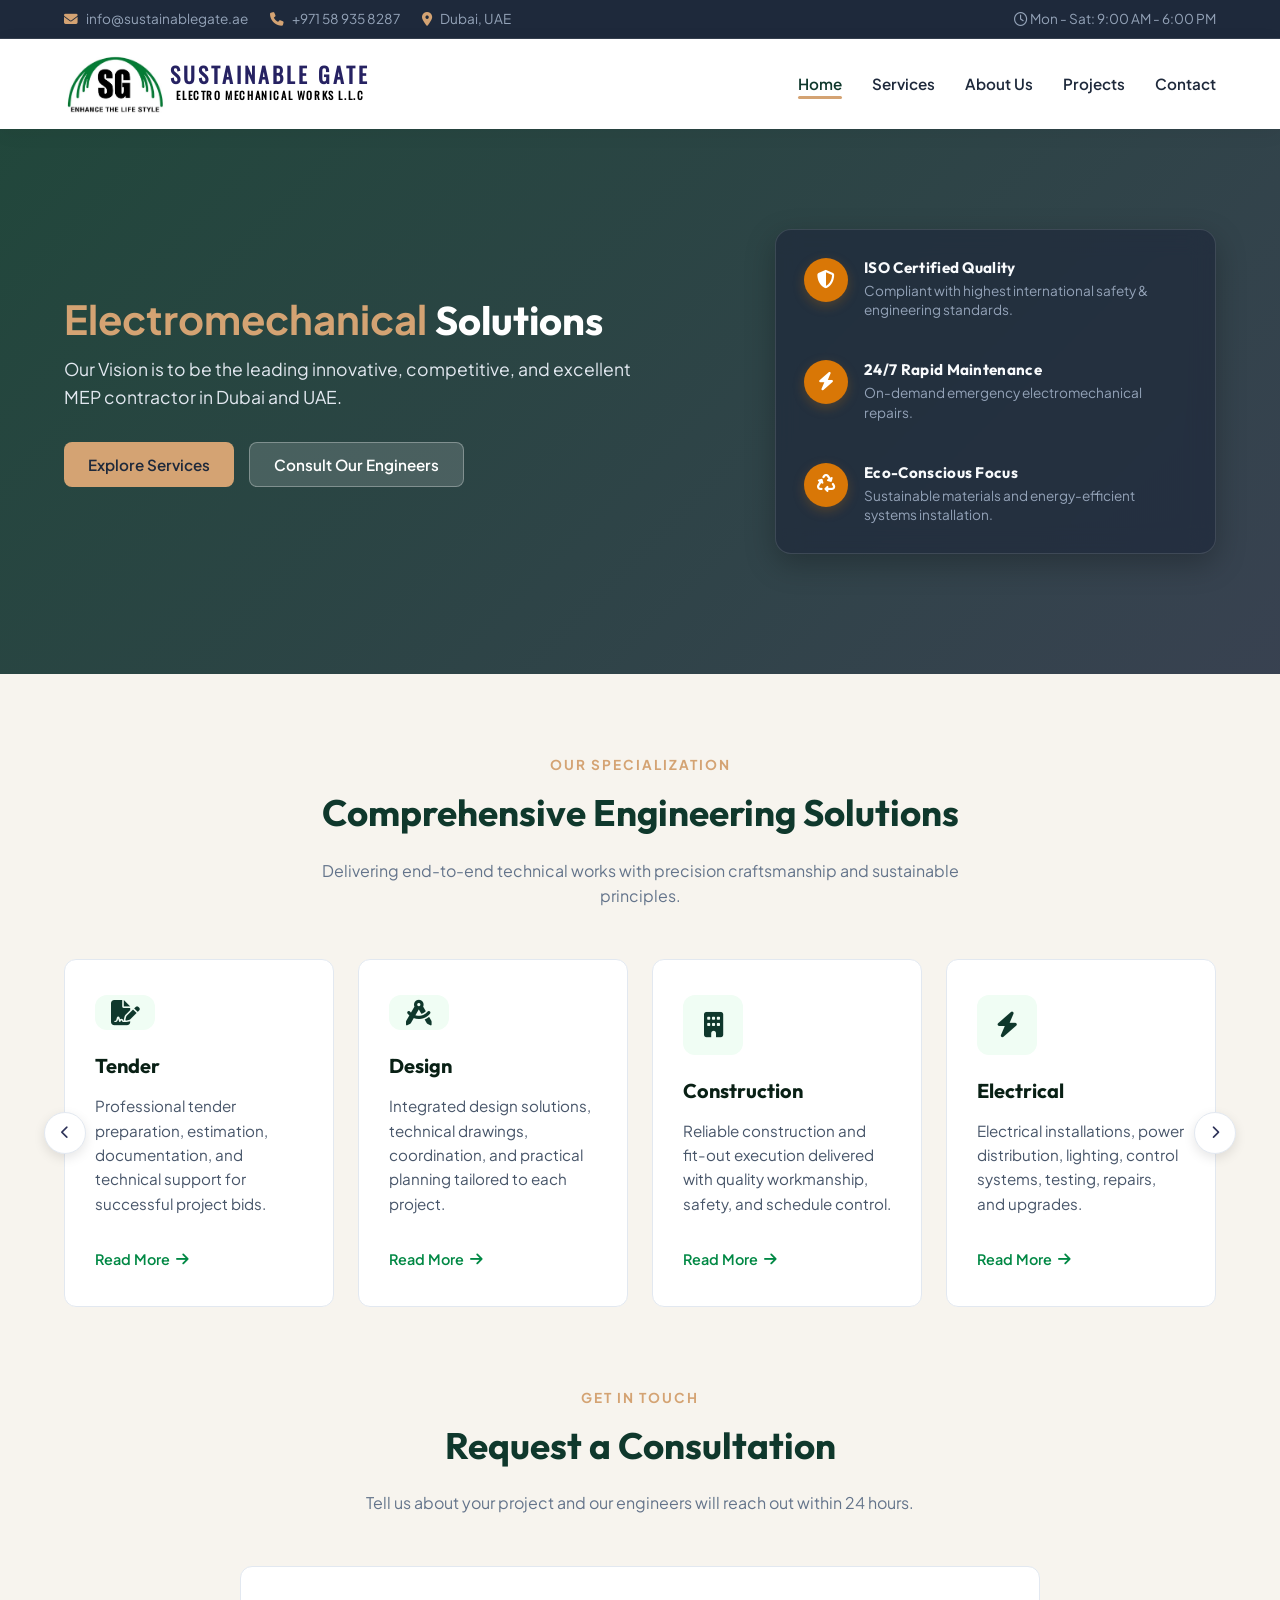
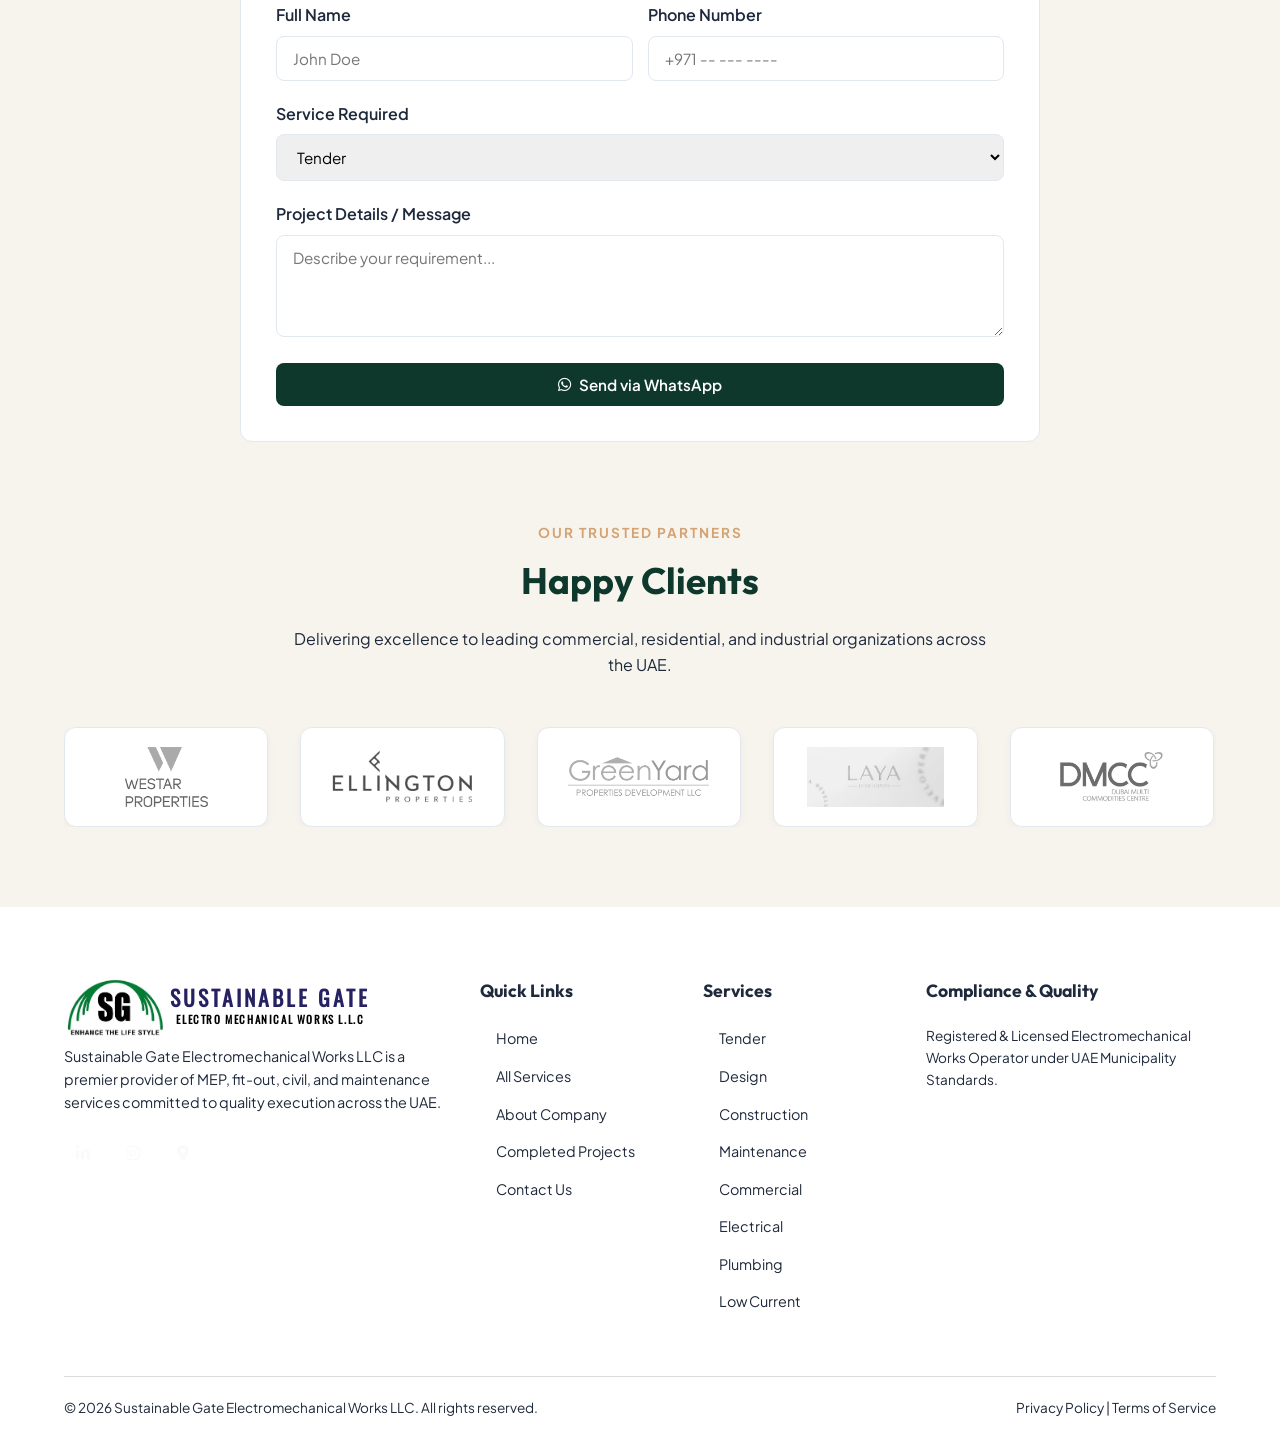
==== commit 3c822724: "content change vision" ====
--- a/index.html
+++ b/index.html
@@ -25,7 +25,7 @@
   <div class="top-bar">
     <div class="top-info">
       <span><i class="fa-solid fa-envelope"></i> info@sustainablegate.ae</span>
-      <span><i class="fa-solid fa-phone"></i> +971 5 893 58287</span>
+      <span><i class="fa-solid fa-phone"></i> +971 58 935 8287</span>
       <span><i class="fa-solid fa-location-dot"></i> Dubai, UAE</span>
     </div>
     <div class="top-hours">
@@ -77,8 +77,8 @@
       <div class="hero-overlay"></div>
       <div class="hero-container" style="position: relative; z-index: 2;">
         <div>
-          <h1 class="hero-title"><span>Electromechanical</span> & Building Solutions</h1>
-          <p class="hero-subtitle">Sustainable MEP contracting, electrical, plumbing, architectural and HVAC finishing works for residential and commercial projects across the UAE.</p>
+          <h1 class="hero-title"><span>Electromechanical</span> Solutions</h1>
+          <p class="hero-subtitle">Our Vision is to be the leading innovative, competitive, and excellent MEP contractor in Dubai and UAE.</p>
           <div class="hero-cta">
             <button class="btn btn-accent" onclick="navigateTo('services')">Explore Services</button>
             <button class="btn btn-primary"
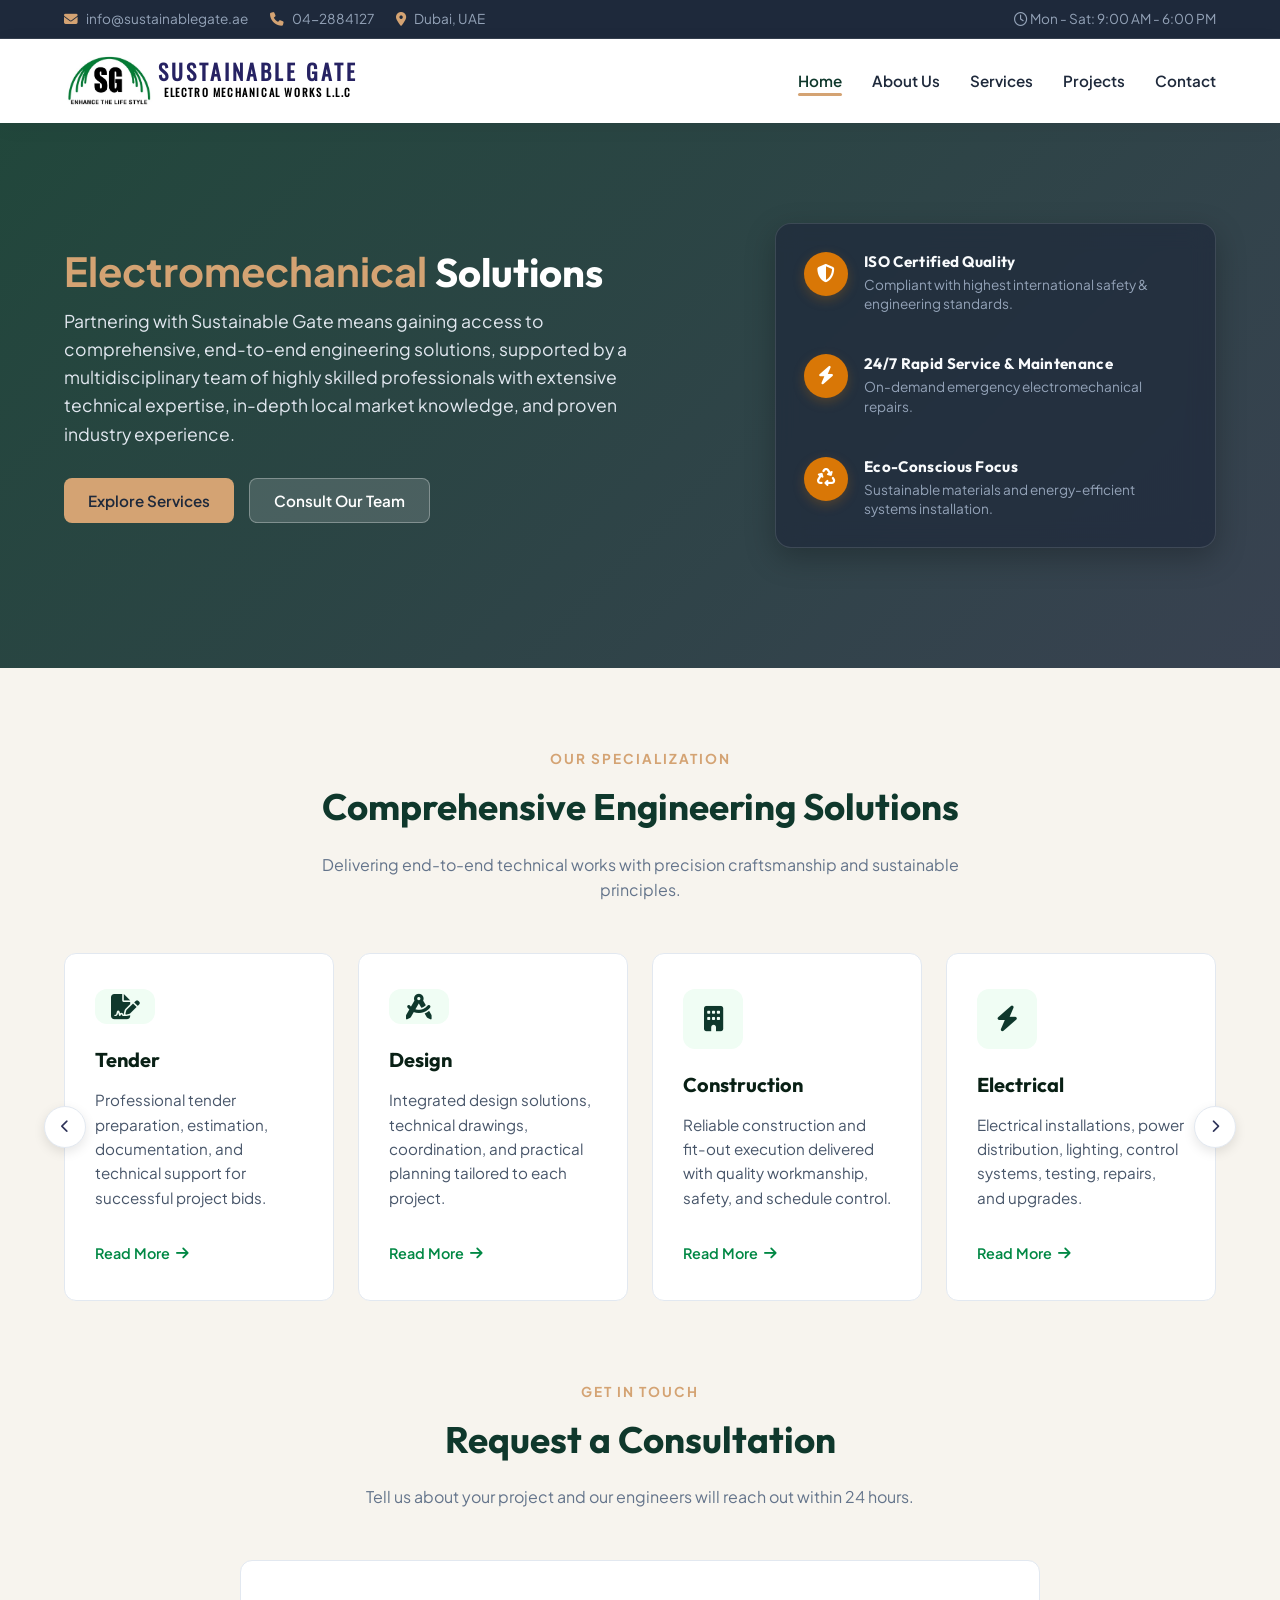
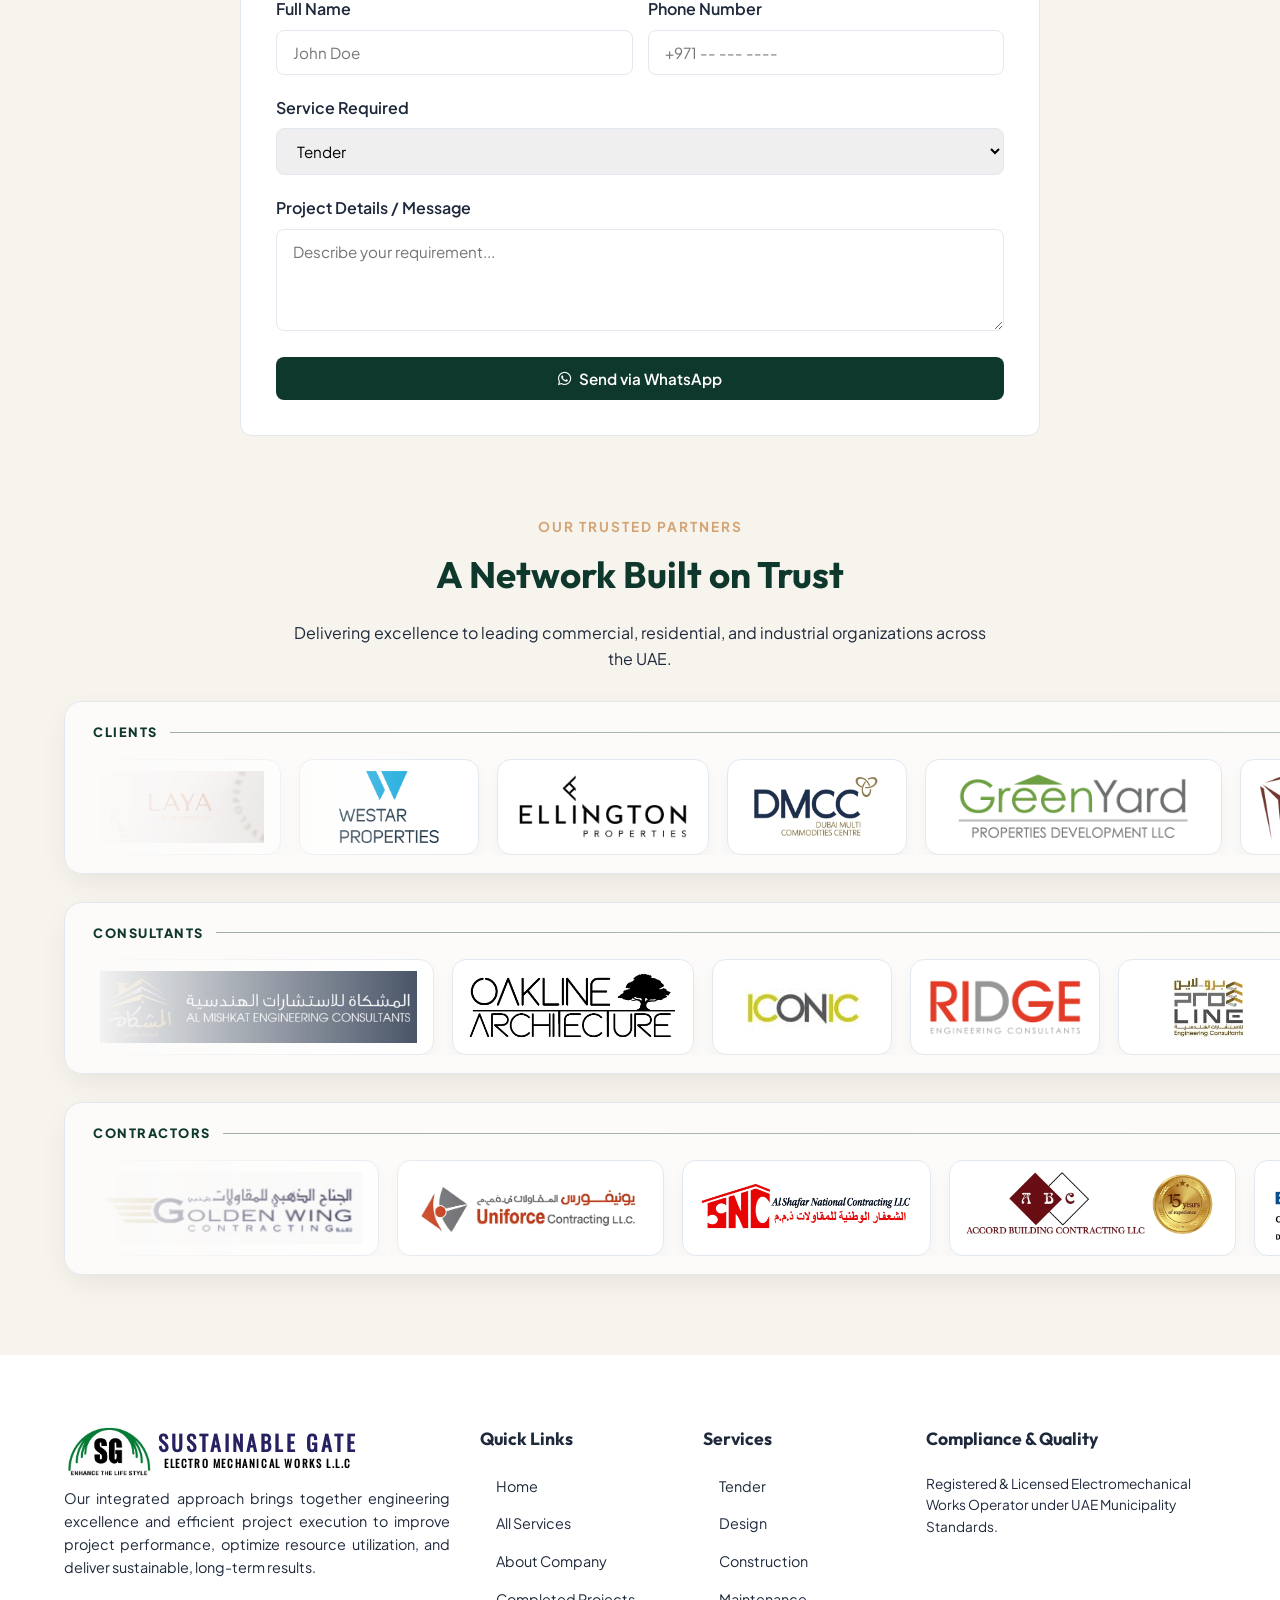
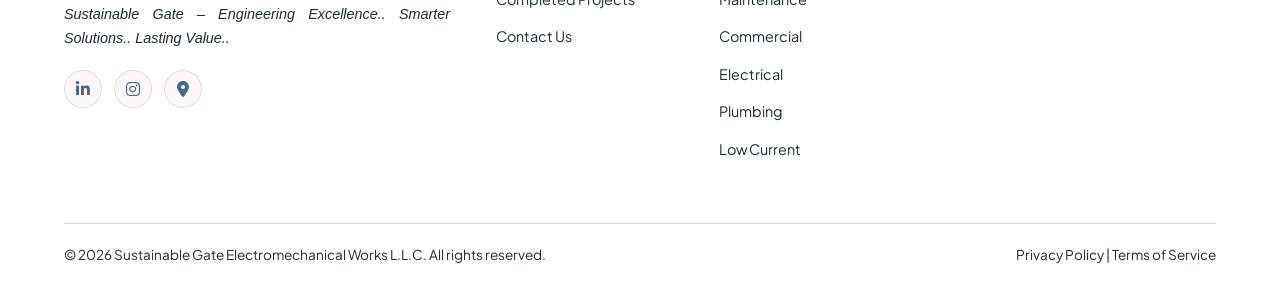
==== commit 77094544: "review updates" ====
--- a/index.html
+++ b/index.html
@@ -4,7 +4,7 @@
 <head>
   <meta charset="UTF-8">
   <meta name="viewport" content="width=device-width, initial-scale=1.0">
-  <title>Sustainable Gate Electromechanical Works LLC</title>
+  <title>Sustainable Gate Electromechanical Works L.L.C</title>
 
   <!-- Square Favicon for Browsers -->
   <link rel="icon" type="image/png" sizes="32x32" href="logo.jpg">
@@ -25,7 +25,7 @@
   <div class="top-bar">
     <div class="top-info">
       <span><i class="fa-solid fa-envelope"></i> info@sustainablegate.ae</span>
-      <span><i class="fa-solid fa-phone"></i> +971 58 935 8287</span>
+      <span><i class="fa-solid fa-phone"></i> 04-2884127</span>
       <span><i class="fa-solid fa-location-dot"></i> Dubai, UAE</span>
     </div>
     <div class="top-hours">
@@ -56,8 +56,8 @@
       <!-- Navigation Links -->
       <ul class="nav-links" id="nav-links">
         <li><a id="nav-home" href="#home" class="active" onclick="handleMobileNav('home', event)">Home</a></li>
+        <li><a id="nav-about" href="#about" onclick="handleMobileNav('about', event)">About Us</a></li>
         <li><a id="nav-services" href="#services" onclick="handleMobileNav('services', event)">Services</a></li>
-        <li><a id="nav-about" href="#about" onclick="handleMobileNav('about', event)">About Us</a></li>
         <li><a id="nav-projects" href="#projects" onclick="handleMobileNav('projects', event)">Projects</a></li>
         <li><a id="nav-contact" href="#contact" onclick="handleMobileNav('contact', event)">Contact</a></li>
       </ul>
@@ -78,12 +78,12 @@
       <div class="hero-container" style="position: relative; z-index: 2;">
         <div>
           <h1 class="hero-title"><span>Electromechanical</span> Solutions</h1>
-          <p class="hero-subtitle">Our Vision is to be the leading innovative, competitive, and excellent MEP contractor in Dubai and UAE.</p>
+          <p class="hero-subtitle">Partnering with Sustainable Gate means gaining access to comprehensive, end-to-end engineering solutions, supported by a multidisciplinary team of highly skilled professionals with extensive technical expertise, in-depth local market knowledge, and proven industry experience.</p>
           <div class="hero-cta">
             <button class="btn btn-accent" onclick="navigateTo('services')">Explore Services</button>
             <button class="btn btn-primary"
               style="background: rgba(255,255,255,0.15); border: 1px solid rgba(255,255,255,0.3);"
-              onclick="navigateTo('contact')">Consult Our Engineers</button>
+              onclick="navigateTo('contact')">Consult Our Team</button>
           </div>
         </div>
         <div class="hero-badge-container">
@@ -102,7 +102,7 @@
               <i class="fa-solid fa-bolt"></i>
             </div>
             <div class="badge-content">
-              <h4>24/7 Rapid Maintenance</h4>
+              <h4>24/7 Rapid Service & Maintenance</h4>
               <p>On-demand emergency electromechanical repairs.</p>
             </div>
           </div>
@@ -173,7 +173,7 @@
         <a href="./low-current.html" class="service-card-link">
           <div class="service-card">
             <div class="service-icon"><i class="fa-solid fa-tower-broadcast"></i></div>
-            <h3>Low Current</h3>
+            <h3>ICT</h3>
             <p>Installation and support for CCTV, access control, structured cabling, networking, fire alarm, and other
               low-current systems.</p><span class="learn-more">Read More <i class="fa-solid fa-arrow-right"></i></span>
           </div>
@@ -227,7 +227,7 @@
               <option>Commercial</option>
               <option>Electrical</option>
               <option>Plumbing</option>
-              <option>Low Current</option>
+              <option>ICT</option>
             </select>
           </div>
           <div class="form-group">
@@ -242,88 +242,252 @@
       </div>
     </section>
 
-    <!-- Happy Clients / Client Logos Section -->
-    <section class="section clients-section" style="padding-top: 0;">
+    <!-- Trusted Partners Showcase -->
+    <section class="section partners-section" style="padding-top: 0;">
+      <style>
+        .partners-section {
+          position: relative;
+        }
+
+        .partners-section .section-header {
+          margin-bottom: 30px;
+        }
+
+        .partners-section .section-header p {
+          max-width: 760px;
+          margin: 0 auto;
+        }
+
+        .partner-groups {
+          display: grid;
+          gap: 28px;
+        }
+
+        .partner-group {
+          background: rgba(255, 255, 255, 0.7);
+          border: 1px solid var(--border);
+          border-radius: 18px;
+          padding: 20px 18px 18px;
+          box-shadow: var(--shadow);
+        }
+
+        .partner-group-header {
+          display: flex;
+          align-items: center;
+          justify-content: space-between;
+          gap: 12px;
+          margin-bottom: 16px;
+          padding: 0 10px;
+        }
+
+        .partner-group-header span {
+          font-size: 0.8rem;
+          letter-spacing: 0.12em;
+          text-transform: uppercase;
+          color: var(--primary);
+          font-weight: 800;
+        }
+
+        .partner-group-header::after {
+          content: "";
+          flex: 1;
+          height: 1px;
+          background: linear-gradient(90deg, rgba(15, 56, 44, 0.4), transparent);
+        }
+
+        .partner-band {
+          position: relative;
+          overflow: hidden;
+          mask-image: linear-gradient(to right, transparent, #000 8%, #000 92%, transparent);
+          -webkit-mask-image: linear-gradient(to right, transparent, #000 8%, #000 92%, transparent);
+        }
+
+        .partner-track {
+          display: flex;
+          width: max-content;
+          gap: 18px;
+          animation: partner-scroll 40s linear infinite;
+          animation-play-state: paused;
+        }
+
+        .partners-section.is-visible .partner-track {
+          animation-play-state: running;
+        }
+
+        .partners-section.is-visible .partner-band:hover .partner-track {
+          animation-play-state: paused;
+        }
+
+        .partner-card {
+          display: flex;
+          align-items: center;
+          justify-content: center;
+          background: var(--surface);
+          border: 1px solid var(--border);
+          border-radius: 14px;
+          min-width: 180px;
+          height: 96px;
+          padding: 14px 16px;
+          box-shadow: 0 10px 20px rgba(15, 56, 44, 0.04);
+          transition: var(--transition);
+        }
+
+        .partner-card:hover {
+          transform: translateY(-2px);
+          box-shadow: 0 16px 24px rgba(15, 56, 44, 0.08);
+        }
+
+        .partner-card img {
+          max-width: 100%;
+          max-height: 72px;
+          object-fit: contain;
+          filter: saturate(0.9) contrast(1.02);
+        }
+
+        .partner-card--text {
+          min-width: 220px;
+          padding: 18px 20px;
+          text-align: center;
+          color: var(--primary);
+          font-weight: 800;
+          letter-spacing: 0.02em;
+          font-size: 0.94rem;
+          line-height: 1.3;
+        }
+
+        @keyframes partner-scroll {
+          from { transform: translateX(0); }
+          to { transform: translateX(calc(-50% - 9px)); }
+        }
+
+        @media (max-width: 768px) {
+          .partner-group {
+            padding: 16px 12px 14px;
+          }
+
+          .partner-card {
+            min-width: 150px;
+            height: 82px;
+          }
+
+          .partner-card--text {
+            min-width: 180px;
+            font-size: 0.82rem;
+          }
+        }
+
+        @media (prefers-reduced-motion: reduce) {
+          .partner-track {
+            animation: none;
+            transform: none;
+            width: auto;
+            flex-wrap: wrap;
+            justify-content: center;
+          }
+
+          .partner-band {
+            overflow: visible;
+            mask-image: none;
+            -webkit-mask-image: none;
+          }
+        }
+      </style>
+
       <div class="container">
         <div class="section-header text-center">
           <span class="tagline">Our Trusted Partners</span>
-          <h2 class="section-title">Happy Clients</h2>
+          <h2 class="section-title">A Network Built on Trust</h2>
           <p>Delivering excellence to leading commercial, residential, and industrial organizations across the UAE.</p>
         </div>
 
-        <div class="clients-slider-wrapper">
-          <div id="clients-carousel" class="clients-carousel">
-            <!-- <div class="client-logo-card">
-              <img src="data:image/svg+xml;utf8,<svg xmlns='http://www.w3.org/2000/svg' viewBox='0 0 300 90'><path d='M15 45 L45 15 L55 45 L35 75 Z' fill='%23D94125'/><path d='M45 15 L75 45 L35 75 L55 45 Z' fill='%23666666'/><circle cx='45' cy='45' r='7' fill='%23D94125'/><text x='88' y='38' font-family='sans-serif' font-weight='700' font-size='18' fill='%23D94125'>يونيفورس للمقاولات ش.ذ.م.م</text><text x='88' y='65' font-family='sans-serif' font-weight='800' font-size='22' fill='%23D94125'>Uniforce <tspan font-weight='400' font-size='15' fill='%23666666'>Contracting L.L.C.</tspan></text></svg>" alt="Uniforce Contracting LLC" />
-            </div>
-            <div class="client-logo-card">
-              <img src="data:image/svg+xml;utf8,<svg xmlns='http://www.w3.org/2000/svg' viewBox='0 0 320 90'><g fill='%23B5935B'><rect x='10' y='32' width='40' height='7' rx='2'/><rect x='15' y='42' width='35' height='7' rx='2'/><rect x='20' y='52' width='30' height='7' rx='2'/><rect x='25' y='62' width='25' height='7' rx='2'/></g><text x='62' y='66' font-family='serif' font-weight='900' font-size='48' fill='%231A2B4C'>G</text><text x='110' y='34' font-family='serif' font-weight='700' font-size='18' fill='%231A2B4C'>الجناح الذهبي للمقاولات ش.ذ.م.م.</text><text x='110' y='60' font-family='serif' font-weight='700' font-size='22' fill='%231A2B4C'>OLDEN WING</text><text x='110' y='76' font-family='sans-serif' font-weight='600' font-size='12' fill='%231A2B4C' letter-spacing='3'>CONTRACTING LLC</text></svg>" alt="Golden Wing Contracting LLC" />
-            </div>
-            <div class="client-logo-card">
-              <img src="data:image/svg+xml;utf8,<svg xmlns='http://www.w3.org/2000/svg' viewBox='0 0 300 80'><g transform='translate(10,0)'><rect x='30' y='10' width='35' height='35' transform='rotate(45 47 27)' fill='%23800000'/><rect x='65' y='10' width='35' height='35' transform='rotate(45 82 27)' fill='none' stroke='%23222222' stroke-width='2'/><text x='38' y='32' font-family='serif' font-weight='700' font-size='16' fill='%23FFFFFF'>A</text><text x='54' y='32' font-family='serif' font-weight='700' font-size='16' fill='%23FFFFFF'>B</text><text x='70' y='32' font-family='serif' font-weight='700' font-size='16' fill='%23800000'>C</text></g><text x='10' y='68' font-family='serif' font-weight='700' font-size='15' fill='%23800000'>ACCORD BUILDING CONTRACTING LLC</text></svg>" alt="Accord Building Contracting LLC" />
-            </div>
-            <div class="client-logo-card">
-              <img src="data:image/svg+xml;utf8,<svg xmlns='http://www.w3.org/2000/svg' viewBox='0 0 320 100'><path d='M20 20 L30 20 L30 65 L20 65 Z M32 10 L42 10 L42 65 L32 65 Z M44 25 L54 25 L54 65 L44 65 Z' fill='%233B2A82'/><path d='M15 67 L60 67 L37 77 Z' fill='%23E65100'/><text x='75' y='32' font-family='sans-serif' font-weight='700' font-size='18' fill='%233B2A82'>الارض الفضية للمقاولات ش.ذ.م.م</text><text x='75' y='56' font-family='serif' font-weight='700' font-size='19' fill='%233B2A82'>Silver Land Contracting <tspan font-size='12'>L.L.C.</tspan></text><line x1='75' y1='62' x2='290' y2='62' stroke='%23E65100' stroke-width='2'/></svg>" alt="Silver Land Contracting LLC" />
-            </div>
-            <div class="client-logo-card">
-              <img src="data:image/svg+xml;utf8,<svg xmlns='http://www.w3.org/2000/svg' viewBox='0 0 300 80'><path d='M15 30 L50 18 L65 30 M15 30 L15 60 L65 60 L65 30' fill='none' stroke='%23C8382B' stroke-width='3'/><text x='25' y='52' font-family='sans-serif' font-weight='900' font-size='22' fill='%23C8382B'>SNC</text><text x='78' y='32' font-family='sans-serif' font-size='14' fill='%23333333'>الشفار الوطنية للمقاولات (ذ.م.م)</text><text x='78' y='52' font-family='serif' font-style='italic' font-weight='700' font-size='14' fill='%23C8382B'>Al Shafar National Contracting <tspan font-size='10' font-style='normal'>(L.L.C)</tspan></text></svg>" alt="Al Shafar National Contracting LLC" />
-            </div>
-            <div class="client-logo-card">
-              <img src="data:image/svg+xml;utf8,<svg xmlns='http://www.w3.org/2000/svg' viewBox='0 0 280 70'><text x='5' y='35' font-family='sans-serif' font-weight='900' font-size='20' fill='%231034A6'>Bin Malek</text><text x='5' y='52' font-family='sans-serif' font-weight='700' font-size='12' fill='%23222222'>Contracting L.L.C.</text><path d='M120 15 L130 15 L130 55 L120 55 Z' fill='%231034A6'/><path d='M135 15 C150 15, 150 35, 135 35 C153 35, 153 55, 135 55' fill='none' stroke='%231034A6' stroke-width='5'/><text x='160' y='20' font-family='sans-serif' font-size='10' fill='%23888888'>ali abdulla</text><text x='160' y='38' font-family='sans-serif' font-weight='900' font-size='16' fill='%231034A6'>Bin Malek</text><text x='160' y='52' font-family='sans-serif' font-weight='700' font-size='11' fill='%23222222'>Building Contracting</text></svg>" alt="Bin Malek Contracting LLC" />
-            </div>
-            <div class="client-logo-card">
-              <img src="data:image/svg+xml;utf8,<svg xmlns='http://www.w3.org/2000/svg' viewBox='0 0 260 80'><path d='M15 15 L32 70 L48 35 L64 70 L64 15' fill='%238E7342'/><path d='M40 15 L64 15 L64 70 L48 35 Z' fill='%234B6B75'/><text x='80' y='45' font-family='sans-serif' font-weight='300' font-size='34' fill='%23222222' letter-spacing='2'>MA<tspan fill='%238E7342' font-weight='400'>ZI</tspan></text><text x='82' y='65' font-family='sans-serif' font-weight='400' font-size='11' fill='%23444444' letter-spacing='3'>CONTRACTING</text></svg>" alt="Mazi Contracting LLC" />
-            </div>
-            <div class="client-logo-card">
-              <img src="data:image/svg+xml;utf8,<svg xmlns='http://www.w3.org/2000/svg' viewBox='0 0 320 90'><path d='M10 80 L25 30 L40 80 Z M30 80 L45 15 L60 80 Z M50 80 L62 35 L75 80 Z' fill='%230072CE'/><path d='M22 80 L35 32 L48 80 Z' fill='%23708090' opacity='0.7'/><text x='85' y='32' font-family='sans-serif' font-weight='700' font-size='16' fill='%230072CE'>كنز الارض لمقاولات البناء ش.ذ.م.م</text><text x='85' y='58' font-family='sans-serif' font-weight='900' font-size='22' fill='%230072CE'>KANZ ALARD</text><text x='85' y='76' font-family='sans-serif' font-weight='700' font-size='14' fill='%23555555'>BUILDING CONT. L.L.C</text></svg>" alt="Kanz Alard Building Cont. LLC" />
-            </div> -->
-            <div class="client-logo-card">
-              <img src="clients/CLIENT LOGOS_CLIENT_1. WESTAR PROPERTIES.png" alt="Kanz Alard Building Cont. LLC" />
-            </div>
-            <div class="client-logo-card">
-              <img src="clients/CLIENT LOGOS_CLIENT_2. ELLINGTON.png" alt="Kanz Alard Building Cont. LLC" />
-            </div>
-            <div class="client-logo-card">
-              <img src="clients/CLIENT LOGOS_CLIENT_3. cropped-GreenYard-Logo-1.png" alt="Kanz Alard Building Cont. LLC" />
-            </div>
-            <div class="client-logo-card">
-              <img src="clients/CLIENT LOGOS_CLIENT_4. LAYA DEVELOPERS.jpg" alt="Kanz Alard Building Cont. LLC" />
-            </div>
-            <div class="client-logo-card">
-              <img src="clients/CLIENT LOGOS_CLIENT_5. DMCC.webp" alt="Kanz Alard Building Cont. LLC" />
-            </div>
-            <div class="client-logo-card">
-              <img src="clients/CLIENT LOGOS_CLIENT_6. RELIANCE.png" alt="Kanz Alard Building Cont. LLC" />
-            </div>
-            <div class="client-logo-card">
-              <img src="clients/CLIENT LOGOS_CONSULTANT_1. AL MISHKAT.jpg" alt="Kanz Alard Building Cont. LLC" />
-            </div>
-            <div class="client-logo-card">
-              <img src="clients/CLIENT LOGOS_CONSULTANT_2. OAK LINE.png" alt="Kanz Alard Building Cont. LLC" />
-            </div>
-            <div class="client-logo-card">
-              <img src="clients/CLIENT LOGOS_CONSULTANT_3. ICONIC.PNG" alt="Kanz Alard Building Cont. LLC" />
-            </div>
-            <div class="client-logo-card">
-              <img src="clients/CLIENT LOGOS_CONSULTANT_4. RIDGE.png" alt="Kanz Alard Building Cont. LLC" />
-            </div>
-            <div class="client-logo-card">
-              <img src="clients/CLIENT LOGOS_CONSULTANT_5. PROLINE.webp" alt="Kanz Alard Building Cont. LLC" />
-            </div>
-            <div class="client-logo-card">
-              <img src="clients/CLIENT LOGOS_CONSULTANT_6. CUBIC.jpg" alt="Kanz Alard Building Cont. LLC" />
-            </div>
-            <div class="client-logo-card">
-              <img src="clients/CLIENT LOGOS_CONSULTANT_7. AL AMIR ENGINEERING.png" alt="Kanz Alard Building Cont. LLC" />
-            </div>
-            <div class="client-logo-card">
-              <img src="clients/CLIENT LOGOS_CONTRACTOR_MAZI.png" alt="Kanz Alard Building Cont. LLC" />
+        <div class="partner-groups">
+          <div class="partner-group">
+            <div class="partner-group-header"><span>Clients</span></div>
+            <div class="partner-band" aria-label="Happy clients carousel">
+              <div class="partner-track">
+                <div class="partner-card"><img src="clients/CLIENT LOGOS_CLIENT_1. LAYA DEVELOPERS.jpg" alt="Westar Properties" /></div>
+                <div class="partner-card"><img src="clients/CLIENT LOGOS_CLIENT_2. WESTAR PROPERTIES.png" alt="Ellington" /></div>
+                <div class="partner-card"><img src="clients/CLIENT LOGOS_CLIENT_3. ELLINGTON.png" alt="GreenYard" /></div>
+                <div class="partner-card"><img src="clients/CLIENT LOGOS_CLIENT_4. DMCC.webp" alt="Laya Developers" /></div>
+                <div class="partner-card"><img src="clients/CLIENT LOGOS_CLIENT_5. cropped-GreenYard-Logo-1.png" alt="DMCC" /></div>
+                <div class="partner-card"><img src="clients/CLIENT LOGOS_CLIENT_6. RELIANCE.png" alt="Reliance" /></div>
+                <div class="partner-card"><img src="clients/CLIENT LOGOS_CLIENT_1. LAYA DEVELOPERS.jpg" alt="Westar Properties" /></div>
+                <div class="partner-card"><img src="clients/CLIENT LOGOS_CLIENT_2. WESTAR PROPERTIES.png" alt="Ellington" /></div>
+                <div class="partner-card"><img src="clients/CLIENT LOGOS_CLIENT_3. ELLINGTON.png" alt="GreenYard" /></div>
+                <div class="partner-card"><img src="clients/CLIENT LOGOS_CLIENT_4. DMCC.webp" alt="Laya Developers" /></div>
+                <div class="partner-card"><img src="clients/CLIENT LOGOS_CLIENT_5. cropped-GreenYard-Logo-1.png" alt="DMCC" /></div>
+                <div class="partner-card"><img src="clients/CLIENT LOGOS_CLIENT_6. RELIANCE.png" alt="Reliance" /></div>
+                
+              </div>
+            </div>
+          </div>
+
+          <div class="partner-group">
+            <div class="partner-group-header"><span>Consultants</span></div>
+            <div class="partner-band" aria-label="Consultants carousel">
+              <div class="partner-track">
+                <div class="partner-card"><img src="clients/CLIENT LOGOS_CONSULTANT_1. AL MISHKAT.jpg" alt="Al Mishkat" /></div>
+                <div class="partner-card"><img src="clients/CLIENT LOGOS_CONSULTANT_2. OAK LINE.png" alt="Oak Line" /></div>
+                <div class="partner-card"><img src="clients/CLIENT LOGOS_CONSULTANT_3. ICONIC.PNG" alt="Iconic" /></div>
+                <div class="partner-card"><img src="clients/CLIENT LOGOS_CONSULTANT_4. RIDGE.png" alt="Ridge" /></div>
+                <div class="partner-card"><img src="clients/CLIENT LOGOS_CONSULTANT_5. PROLINE.webp" alt="Proline" /></div>
+                <div class="partner-card"><img src="clients/CLIENT LOGOS_CONSULTANT_6. CUBIC.jpg" alt="Cubic" /></div>
+                <div class="partner-card"><img src="clients/CLIENT LOGOS_CONSULTANT_7. AL AMIR ENGINEERING.png" alt="Al Amir Engineering" /></div>
+                <div class="partner-card"><img src="clients/CLIENT LOGOS_CONSULTANT_1. AL MISHKAT.jpg" alt="Al Mishkat" /></div>
+                <div class="partner-card"><img src="clients/CLIENT LOGOS_CONSULTANT_2. OAK LINE.png" alt="Oak Line" /></div>
+                <div class="partner-card"><img src="clients/CLIENT LOGOS_CONSULTANT_3. ICONIC.PNG" alt="Iconic" /></div>
+                <div class="partner-card"><img src="clients/CLIENT LOGOS_CONSULTANT_4. RIDGE.png" alt="Ridge" /></div>
+                <div class="partner-card"><img src="clients/CLIENT LOGOS_CONSULTANT_5. PROLINE.webp" alt="Proline" /></div>
+                <div class="partner-card"><img src="clients/CLIENT LOGOS_CONSULTANT_6. CUBIC.jpg" alt="Cubic" /></div>
+                <div class="partner-card"><img src="clients/CLIENT LOGOS_CONSULTANT_7. AL AMIR ENGINEERING.png" alt="Al Amir Engineering" /></div>
+              </div>
+            </div>
+          </div>
+
+          <div class="partner-group">
+            <div class="partner-group-header"><span>Contractors</span></div>
+            <div class="partner-band" aria-label="Main contractors carousel">
+              <div class="partner-track">
+                <div class="partner-card"><img src="clients/CLIENT LOGOS_CONTRACTOR_Golden-Wing.jpg" alt="Al Mishkat" /></div>
+                <div class="partner-card"><img src="clients/CLIENT LOGOS_CONTRACTOR_Uniforce.jpg" alt="Al Mishkat" /></div>
+                <div class="partner-card"><img src="clients/CLIENT LOGOS_CONTRACTOR_Al-Shafar.jpeg" alt="Al Mishkat" /></div>
+                <div class="partner-card"><img src="clients/CLIENT LOGOS_CONTRACTOR_Accord.jpeg" alt="Al Mishkat" /></div>
+                <div class="partner-card"><img src="clients/CLIENT LOGOS_CONTRACTOR_Bin-Malek.jpg" alt="Al Mishkat" /></div>
+                <div class="partner-card"><img src="clients/CLIENT LOGOS_CONTRACTOR_Sky-hope.jpg" alt="Al Mishkat" /></div>
+                <div class="partner-card"><img src="clients/CLIENT LOGOS_CONTRACTOR_TGC.jpg" alt="Al Mishkat" /></div>
+                <div class="partner-card"><img src="clients/CLIENT LOGOS_CONTRACTOR_Mazi.jpeg" alt="Al Mishkat" /></div>
+                <div class="partner-card"><img src="clients/CLIENT LOGOS_CONTRACTOR_Kanz.jpeg" alt="Al Mishkat" /></div>
+                <div class="partner-card"><img src="clients/CLIENT LOGOS_CONTRACTOR_Golden-Wing.jpg" alt="Al Mishkat" /></div>
+                <div class="partner-card"><img src="clients/CLIENT LOGOS_CONTRACTOR_Uniforce.jpg" alt="Al Mishkat" /></div>
+                <div class="partner-card"><img src="clients/CLIENT LOGOS_CONTRACTOR_Al-Shafar.jpeg" alt="Al Mishkat" /></div>
+                <div class="partner-card"><img src="clients/CLIENT LOGOS_CONTRACTOR_Accord.jpeg" alt="Al Mishkat" /></div>
+                <div class="partner-card"><img src="clients/CLIENT LOGOS_CONTRACTOR_Bin-Malek.jpg" alt="Al Mishkat" /></div>
+                <div class="partner-card"><img src="clients/CLIENT LOGOS_CONTRACTOR_Sky-hope.jpg" alt="Al Mishkat" /></div>
+                <div class="partner-card"><img src="clients/CLIENT LOGOS_CONTRACTOR_TGC.jpg" alt="Al Mishkat" /></div>
+                <div class="partner-card"><img src="clients/CLIENT LOGOS_CONTRACTOR_Mazi.jpeg" alt="Al Mishkat" /></div>
+                <div class="partner-card"><img src="clients/CLIENT LOGOS_CONTRACTOR_Kanz.jpeg" alt="Al Mishkat" /></div>
+              </div>
             </div>
           </div>
         </div>
       </div>
     </section>
   </div>
+
+  <script>
+    const partnersSection = document.querySelector('.partners-section');
+    if (partnersSection && 'IntersectionObserver' in window) {
+      const partnersObserver = new IntersectionObserver(([entry]) => {
+        if (entry.isIntersecting) {
+          partnersSection.classList.add('is-visible');
+          partnersObserver.disconnect();
+        }
+      });
+      partnersObserver.observe(partnersSection);
+    } else if (partnersSection) {
+      partnersSection.classList.add('is-visible');
+    }
+  </script>
 
   <!-- PAGE 2: SERVICES (DETAILED FULL CATALOG) -->
   <div id="page-services" class="page">
@@ -403,7 +567,7 @@
         <a href="low-current.html" class="service-card-link">
           <div class="service-card" data-category="technical">
             <div class="service-icon"><i class="fa-solid fa-tower-broadcast"></i></div>
-            <h3>Low Current</h3>
+            <h3>ICT</h3>
             <p>Installation and support for CCTV, access control, structured cabling, networking, fire alarm, and other
               low-current systems.</p>
             <span class="learn-more">Read More <i class="fa-solid fa-arrow-right"></i></span>
@@ -448,7 +612,7 @@
           <!-- <h3 style="font-size: 1.8rem; color: var(--primary); margin-bottom: 20px;">Reliable Electromechanical Partners
             in the UAE</h3> -->
           <p style="color: var(--text-muted); margin-bottom: 15px;">
-            <strong>Sustainable Gate Electromechanical Works LLC</strong> was established in 2022 in the United Arab Emirates with
+            <strong>Sustainable Gate Electromechanical Works L.L.C</strong> was established in 2022 in the United Arab Emirates with
             a singular, uncompromising vision: delivering top-tier electromechanical, fit-out, and civil maintenance solutions
             with an unwavering commitment to quality and sustainability. We combine advanced technical precision with eco-friendly
             engineering practices to transform architectural blueprints into enduring, high-performance environments.
@@ -502,7 +666,7 @@
             <li><strong>Client:</strong> Heirs of Aqeel Abdulla Abdul Raheem Al Faheem</li>
             <li><strong>Consultant:</strong> Al Mishkat Engineering Consultants</li>
             <li><strong>Main Contractor:</strong> Sky Hope Contracting LLC</li>
-            <li><strong>MEP Contractor:</strong> Sustainable Gate Electromechanical Works</li>
+            <li><strong>MEP Contractor:</strong> Sustainable Gate Electromechanical Works L.L.C</li>
           </ul>
         </div>
       </div> -->
@@ -531,14 +695,14 @@
   </div>
 
   <div class="project-info">
-    <h3>Commercial Building (Al Muteena)</h3>
+    <h3>Commercial Building</h3>
     <p class="project-details"><strong>Details:</strong> G+3+R Commercial Building, Al Muteena - Dubai</p>
     <p class="project-scope"><strong>Scope:</strong> Supply & Installation of Electrical & Plumbing Works</p>
     <ul class="project-meta">
       <li><strong>Client:</strong> Heirs of Aqeel Abdulla Abdul Raheem Al Faheem</li>
       <li><strong>Consultant:</strong> Al Mishkat Engineering Consultants</li>
       <li><strong>Main Contractor:</strong> Sky Hope Contracting LLC</li>
-      <li><strong>MEP Contractor:</strong> Sustainable Gate Electromechanical Works</li>
+      <li><strong>MEP Contractor:</strong> Sustainable Gate Electromechanical Works L.L.C</li>
     </ul>
   </div>
 </div>
@@ -572,7 +736,7 @@
             <li><strong>Client:</strong> GHD Developments</li>
             <li><strong>Consultant:</strong> Federal Engineering Consultants</li>
             <li><strong>Main Contractor:</strong> Strong Walls Constructions LLC</li>
-            <li><strong>MEP Contractor:</strong> Sustainable Gate Electromechanical Works</li>
+            <li><strong>MEP Contractor:</strong> Sustainable Gate Electromechanical Works L.L.C</li>
           </ul>
         </div>
       </div> -->
@@ -590,7 +754,7 @@
             <li><strong>Client:</strong> Hasabi Pvt. Real Estate Management LLC</li>
             <li><strong>Consultant:</strong> IEA Architectural & Design Services (MEP: Kayaan Engineering Consultants)</li>
             <li><strong>Main Contractor:</strong> Strong Walls Constructions LLC</li>
-            <li><strong>MEP Contractor:</strong> Sustainable Gate Electromechanical Works</li>
+            <li><strong>MEP Contractor:</strong> Sustainable Gate Electromechanical Works L.L.C</li>
           </ul>
         </div>
       </div> -->
@@ -613,14 +777,14 @@
           </div>
         </div>
         <div class="project-info">
-          <h3>Private Villa (Wadi Al Shabak) - 2 Villas</h3>
-          <p class="project-details"><strong>Details:</strong> G+1+R Residential Private Villa, Dubai Hills - Dubai</p>
+          <h3>Private Villa - 2 Villas</h3>
+          <p class="project-details"><strong>Details:</strong> G+1+R Residential Private Villa, Wadi Al Shabak - Dubai</p>
           <p class="project-scope"><strong>Scope:</strong> Supply & Installation of Electrical & Plumbing Works</p>
           <ul class="project-meta">
             <li><strong>Client:</strong> Mr. Abdulrahman Talib Khairullah Mujwal & Mr. Huzaifa Talib Khairullah Mujwal</li>
             <li><strong>Consultant:</strong> Iconic Engineering and Architectural Consultants</li>
             <li><strong>Main Contractor:</strong> Sky Hope Contracting LLC</li>
-            <li><strong>MEP Contractor:</strong> Sustainable Gate Electromechanical Works</li>
+            <li><strong>MEP Contractor:</strong> Sustainable Gate Electromechanical Works L.L.C</li>
           </ul>
         </div>
       </div>
@@ -643,14 +807,14 @@
           </div>
         </div>
         <div class="project-info">
-          <h3>Private Villa (Dubai Hills)</h3>
+          <h3>Private Villa</h3>
           <p class="project-details"><strong>Details:</strong> B+G+1+R Residential Private Villa, Dubai Hills - Dubai</p>
           <p class="project-scope"><strong>Scope:</strong> Supply & Installation of Electrical & Plumbing Works</p>
           <ul class="project-meta">
             <li><strong>Client:</strong> Mr. Yashar Ali Abdul Kader</li>
             <li><strong>Consultant:</strong> Oak Line Engineering Consultants</li>
             <li><strong>Main Contractor:</strong> Golden Wing Contracting LLC</li>
-            <li><strong>MEP Contractor:</strong> Sustainable Gate Electromechanical Works</li>
+            <li><strong>MEP Contractor:</strong> Sustainable Gate Electromechanical Works L.L.C</li>
           </ul>
         </div>
       </div>
@@ -668,90 +832,90 @@
             <li><strong>Client:</strong> Mr. Abdulrahman Talib Khairullah Mujwal</li>
             <li><strong>Consultant:</strong> Iconic Engineering and Architectural Consultants</li>
             <li><strong>Main Contractor:</strong> Sky Hope Contracting LLC</li>
-            <li><strong>MEP Contractor:</strong> Sustainable Gate Electromechanical Works</li>
+            <li><strong>MEP Contractor:</strong> Sustainable Gate Electromechanical Works L.L.C</li>
           </ul>
         </div>
       </div> -->
 
-      <!-- 7. Residential Building (Liwan-2) -->
-      <div class="project-card" data-category="residential" data-status="On Going">
+      <!-- 7. Residential Building -->
+      <div class="project-card" data-category="residential" data-status="On Completion">
         <div class="project-img" style="background-image: url('images/14(0).jpg');">
-          <span class="project-tag">On Going</span>
-        </div>
-        <div class="project-info">
-          <h3>Residential Building (Liwan-2)</h3>
+          <span class="project-tag">On Completion</span>
+        </div>
+        <div class="project-info">
+          <h3>Residential Building</h3>
           <p class="project-details"><strong>Details:</strong> G+4+R Residential Building, Plot No. 643-9654, at Wadi Al Safa 02, Dubai</p>
           <p class="project-scope"><strong>Scope:</strong> Supply & Installation of Electrical & Plumbing Works</p>
           <ul class="project-meta">
             <li><strong>Client:</strong> Mr. Rashid Mohammad Ali Mohammad Al Hajeri</li>
             <li><strong>Consultant:</strong> Al Mishkat Engineering Consultants</li>
             <li><strong>Main Contractor:</strong> Uniforce Contracting LLC</li>
-            <li><strong>MEP Contractor:</strong> Sustainable Gate Electromechanical Works</li>
-          </ul>
-        </div>
-      </div>
-
-      <!-- 8. Commercial/Residential Building (Karama) #1 -->
-      <div class="project-card" data-category="commercial" data-status="On Going">
+            <li><strong>MEP Contractor:</strong> Sustainable Gate Electromechanical Works L.L.C</li>
+          </ul>
+        </div>
+      </div>
+
+      <!-- 8. Commercial/Residential Building #1 -->
+      <div class="project-card" data-category="commercial" data-status="Completed">
         <div class="project-img" style="background-image: url('images/14.jpg');">
-          <span class="project-tag">On Going</span>
-        </div>
-        <div class="project-info">
-          <h3>Commercial/Residential Building (Karama)</h3>
+          <span class="project-tag">Completed</span>
+        </div>
+        <div class="project-info">
+          <h3>Commercial/Residential Building</h3>
           <p class="project-details"><strong>Details:</strong> G+3+R Commercial & Residential Building, Plot No. 318-0794, at Karama, Dubai</p>
           <p class="project-scope"><strong>Scope:</strong> Supply & Installation of Electrical & Plumbing Works</p>
           <ul class="project-meta">
             <li><strong>Client:</strong> Mr. Ahmad Sultan Khalifa Belrasheed Al Suwaidi & Ahmed Mohammed Ahmed Faraj Al Mehairbi</li>
             <li><strong>Consultant:</strong> Al Mishkat Engineering Consultants</li>
             <li><strong>Main Contractor:</strong> Uniforce Contracting LLC</li>
-            <li><strong>MEP Contractor:</strong> Sustainable Gate Electromechanical Works</li>
+            <li><strong>MEP Contractor:</strong> Sustainable Gate Electromechanical Works L.L.C</li>
           </ul>
         </div>
       </div>
 
       <!-- 9. Private Villa (Dubai Hills) #2 -->
-      <div class="project-card" data-category="villa" data-status="On Going">
+      <div class="project-card" data-category="villa" data-status="Completed">
         <div class="project-carousel">
           <div class="carousel-track">
             <div class="carousel-slide active" style="background-image: url('images/15.jpg');"></div>
             <div class="carousel-slide" style="background-image: url('images/16.jpg');"></div>
             <div class="carousel-slide" style="background-image: url('images/17.jpg');"></div>
           </div>
+          <span class="project-tag">Completed</span>
+          <button class="carousel-btn prev-btn" aria-label="Previous Image">&#10094;</button>
+          <button class="carousel-btn next-btn" aria-label="Next Image">&#10095;</button>
+          <div class="carousel-dots">
+            <span class="dot active"></span>
+            <span class="dot"></span>
+            <span class="dot"></span>
+          </div>
+        </div>
+        <div class="project-info">
+          <h3>Private Villa</h3>
+          <p class="project-details"><strong>Details:</strong> B+G+1+R Residential Private Villa, Dubai Hills - Dubai</p>
+          <p class="project-scope"><strong>Scope:</strong> Supply & Installation of Electrical & Plumbing Works</p>
+          <ul class="project-meta">
+            <li><strong>Client:</strong> M/s. Westar Properties</li>
+            <li><strong>Consultant:</strong> Ridge Engineering Consultants</li>
+            <li><strong>Main Contractor:</strong> Golden Wing Contracting LLC</li>
+            <li><strong>MEP Contractor:</strong> Sustainable Gate Electromechanical Works L.L.C</li>
+          </ul>
+        </div>
+      </div>
+
+      <!-- 10. Private Villa (Umm Suqeim) -->
+      <!-- <div class="project-card" data-category="villa" data-status="On Going">
+        <div class="project-carousel">
+          <div class="carousel-track">
+            <div class="carousel-slide active" style="background-image: url('images/18.jpg');"></div>
+            <div class="carousel-slide" style="background-image: url('images/19.jpg');"></div>
+          </div>
           <span class="project-tag">On Going</span>
           <button class="carousel-btn prev-btn" aria-label="Previous Image">&#10094;</button>
           <button class="carousel-btn next-btn" aria-label="Next Image">&#10095;</button>
           <div class="carousel-dots">
             <span class="dot active"></span>
             <span class="dot"></span>
-            <span class="dot"></span>
-          </div>
-        </div>
-        <div class="project-info">
-          <h3>Private Villa (Dubai Hills)</h3>
-          <p class="project-details"><strong>Details:</strong> B+G+1+R Residential Private Villa, Dubai Hills - Dubai</p>
-          <p class="project-scope"><strong>Scope:</strong> Supply & Installation of Electrical & Plumbing Works</p>
-          <ul class="project-meta">
-            <li><strong>Client:</strong> M/s. Westar Properties</li>
-            <li><strong>Consultant:</strong> Ridge Engineering Consultants</li>
-            <li><strong>Main Contractor:</strong> Golden Wing Contracting LLC</li>
-            <li><strong>MEP Contractor:</strong> Sustainable Gate Electromechanical Works</li>
-          </ul>
-        </div>
-      </div>
-
-      <!-- 10. Private Villa (Umm Suqeim) -->
-      <div class="project-card" data-category="villa" data-status="On Going">
-        <div class="project-carousel">
-          <div class="carousel-track">
-            <div class="carousel-slide active" style="background-image: url('images/18.jpg');"></div>
-            <div class="carousel-slide" style="background-image: url('images/19.jpg');"></div>
-          </div>
-          <span class="project-tag">On Going</span>
-          <button class="carousel-btn prev-btn" aria-label="Previous Image">&#10094;</button>
-          <button class="carousel-btn next-btn" aria-label="Next Image">&#10095;</button>
-          <div class="carousel-dots">
-            <span class="dot active"></span>
-            <span class="dot"></span>
           </div>
         </div>
         <div class="project-info">
@@ -762,10 +926,10 @@
             <li><strong>Client:</strong> Adel Rashid Mohd Rashed Al Shared Al Falasi</li>
             <li><strong>Consultant:</strong> Al Mishkat Engineering Consultants</li>
             <li><strong>Main Contractor:</strong> Uniforce Contracting LLC</li>
-            <li><strong>MEP Contractor:</strong> Sustainable Gate Electromechanical Works</li>
-          </ul>
-        </div>
-      </div>
+            <li><strong>MEP Contractor:</strong> Sustainable Gate Electromechanical Works L.L.C</li>
+          </ul>
+        </div>
+      </div> -->
 
       <!-- 11. Commercial/Residential Building (Karama) #2 -->
       <!-- <div class="project-card" data-category="commercial" data-status="On Going">
@@ -780,79 +944,79 @@
             <li><strong>Client:</strong> Mohammed Debaib Hamdan Almarar</li>
             <li><strong>Consultant:</strong> N/A</li>
             <li><strong>Main Contractor:</strong> Egy Build Contracting LLC</li>
-            <li><strong>MEP Contractor:</strong> Sustainable Gate Electromechanical Works</li>
+            <li><strong>MEP Contractor:</strong> Sustainable Gate Electromechanical Works L.L.C</li>
           </ul>
         </div>
       </div> -->
 
-      <!-- 12. Karama Building Accord -->
-      <div class="project-card" data-category="commercial" data-status="On Going">
+      <!-- 12. Karama Building -->
+      <div class="project-card" data-category="commercial" data-status="Completed">
         <div class="project-img" style="background-image: url('images/21.jpg');">
-          <span class="project-tag">On Going</span>
-        </div>
-        <div class="project-info">
-          <h3>Karama Building Accord</h3>
+          <span class="project-tag">Completed</span>
+        </div>
+        <div class="project-info">
+          <h3>Commercial/Residential Building</h3>
           <p class="project-details"><strong>Details:</strong> G+3+R Commercial & Residential Building, Plot No. 318-0676, at Karama, Dubai</p>
           <p class="project-scope"><strong>Scope:</strong> Supply & Installation of Electrical, Plumbing & Low Current Works</p>
           <ul class="project-meta">
             <li><strong>Client:</strong> Mr. Rashed Mohammed Saeed Muaded Alneya</li>
             <li><strong>Consultant:</strong> Al Mishkat Engineering Consultants</li>
             <li><strong>Main Contractor:</strong> Accord Building Contracting LLC</li>
-            <li><strong>MEP Contractor:</strong> Sustainable Gate Electromechanical Works</li>
-          </ul>
-        </div>
-      </div>
-
-      <!-- 13. Commercial Building (Warqa) -->
-      <div class="project-card" data-category="commercial" data-status="On Going">
+            <li><strong>MEP Contractor:</strong> Sustainable Gate Electromechanical Works L.L.C</li>
+          </ul>
+        </div>
+      </div>
+
+      <!-- 13. Commercial Building -->
+      <div class="project-card" data-category="commercial" data-status="Completed">
         <div class="project-img" style="background-image: url('images/22.jpg');">
-          <span class="project-tag">On Going</span>
-        </div>
-        <div class="project-info">
-          <h3>Commercial Building (Warqa)</h3>
+          <span class="project-tag">Completed</span>
+        </div>
+        <div class="project-info">
+          <h3>Commercial Building</h3>
           <p class="project-details"><strong>Details:</strong> G+R Commercial Building, Plot No. 421-0789, at Al Warqa First, Dubai</p>
           <p class="project-scope"><strong>Scope:</strong> Supply & Installation of Plumbing Works</p>
           <ul class="project-meta">
             <li><strong>Client:</strong> Mr. Ali Mohammad Hassan Al Mutawa</li>
             <li><strong>Consultant:</strong> Al Mishkat Engineering Consultants</li>
             <li><strong>Main Contractor:</strong> Accord Building Contracting LLC</li>
-            <li><strong>MEP Contractor:</strong> Sustainable Gate Electromechanical Works</li>
-          </ul>
-        </div>
-      </div>
-
-      <!-- 14. Residential Building (Hor Al Anz) -->
-      <div class="project-card" data-category="residential" data-status="Completed">
+            <li><strong>MEP Contractor:</strong> Sustainable Gate Electromechanical Works L.L.C</li>
+          </ul>
+        </div>
+      </div>
+
+      <!-- 14. Residential Building -->
+      <div class="project-card" data-category="residential" data-status="On Going">
         <div class="project-img" style="background-image: url('images/23.jpg');">
-          <span class="project-tag">Completed</span>
-        </div>
-        <div class="project-info">
-          <h3>Residential Building (Hor Al Anz)</h3>
+          <span class="project-tag">On Going</span>
+        </div>
+        <div class="project-info">
+          <h3>Commercial/Residential Building</h3>
           <p class="project-details"><strong>Details:</strong> G+2+R Residential Building, Plot No. 127-2127, at Hor Al Anz, Dubai</p>
           <p class="project-scope"><strong>Scope:</strong> Supply & Installation of Electrical & Plumbing Works</p>
           <ul class="project-meta">
             <li><strong>Client:</strong> Mr. Abdul Salam Ahmad Mohamed Bin Zaal</li>
             <li><strong>Consultant:</strong> Al Amir Engineering Consultants</li>
             <li><strong>Main Contractor:</strong> Kanz Alard Building Contracting LLC</li>
-            <li><strong>MEP Contractor:</strong> Sustainable Gate Electromechanical Works</li>
-          </ul>
-        </div>
-      </div>
-
-      <!-- 15. Commercial/Residential Building (Satwa) -->
+            <li><strong>MEP Contractor:</strong> Sustainable Gate Electromechanical Works L.L.C</li>
+          </ul>
+        </div>
+      </div>
+
+      <!-- 15. Residential Building -->
       <div class="project-card" data-category="commercial" data-status="On Going">
         <div class="project-img" style="background-image: url('images/24.jpg');">
           <span class="project-tag">On Going</span>
         </div>
         <div class="project-info">
-          <h3>Commercial/Residential Building (Satwa)</h3>
-          <p class="project-details"><strong>Details:</strong> G+2+R Residential Building, Plot No. 333-0211, at Al Bada, Satwa, Dubai</p>
+          <h3>Residential Building</h3>
+          <p class="project-details"><strong>Details:</strong> G+2+R Residential Building, Plot No. 333-0211, at Al Bada, Dubai</p>
           <p class="project-scope"><strong>Scope:</strong> Supply & Installation of Electrical, Plumbing and Low Current Works</p>
           <ul class="project-meta">
             <li><strong>Client:</strong> Mr. Khalid Hassan Mohammad Ali Taher (Mafaza Investment LLC)</li>
             <li><strong>Consultant:</strong> Al Mishkat Engineering Consultants</li>
             <li><strong>Main Contractor:</strong> Mazi Contracting LLC</li>
-            <li><strong>MEP Contractor:</strong> Sustainable Gate Electromechanical Works LLC</li>
+            <li><strong>MEP Contractor:</strong> Sustainable Gate Electromechanical Works L.L.C</li>
           </ul>
         </div>
       </div>
@@ -880,19 +1044,19 @@
             <li><strong>Client:</strong> Saeed Ali Rubayyea Helal Almazrouei / Accord Building Cont.</li>
             <li><strong>Consultant:</strong> Winner Holistic Engineering Consultants</li>
             <li><strong>Main Contractor:</strong> Accord Building Contracting LLC</li>
-            <li><strong>MEP Contractor:</strong> Sustainable Gate Electromechanical Works LLC</li>
+            <li><strong>MEP Contractor:</strong> Sustainable Gate Electromechanical Works L.L.C</li>
           </ul>
         </div>
       </div>
 
       <!-- 17. -->
-      <div class="project-card" data-category="commercial" data-status="Completed">
+      <div class="project-card" data-category="commercial" data-status="On Going">
         <div class="project-carousel">
           <div class="carousel-track">
             <div class="carousel-slide active" style="background-image: url('images/27.png');"></div>
             <div class="carousel-slide" style="background-image: url('images/28.png');"></div>
           </div>
-          <span class="project-tag">Completed</span>
+          <span class="project-tag">On Going</span>
           <button class="carousel-btn prev-btn" aria-label="Previous Image">&#10094;</button>
           <button class="carousel-btn next-btn" aria-label="Next Image">&#10095;</button>
           <div class="carousel-dots">
@@ -901,14 +1065,14 @@
           </div>
         </div>
         <div class="project-info">
-          <h3>Commercial Building (Al Muteena) - 5 Buildings</h3>
+          <h3>Commercial/Residential Building - 5 Buildings</h3>
           <p class="project-details"><strong>Details:</strong> G+3+R Commercial / Residential Building, Plot Nos. 3180662, 3180770, 3180395, 3180111, 3180678, at Al Karama, Dubai</p>
           <p class="project-scope"><strong>Scope:</strong> Supply & Installation of Electrical, Plumbing and Low Current Works</p>
           <ul class="project-meta">
             <li><strong>Client:</strong> Mr. Ahmad Mohamed Saif Bin Shafar & Saif Ahmad Mohammad Saif Bin Shafar</li>
             <li><strong>Consultant:</strong> Proline Engineering consultants</li>
             <li><strong>Main Contractor:</strong> Al Shafar National Contracting LLC</li>
-            <li><strong>MEP Contractor:</strong> Sustainable Gate Electromechanical Works LLC</li>
+            <li><strong>MEP Contractor:</strong> Sustainable Gate Electromechanical Works L.L.C</li>
           </ul>
         </div>
       </div>
@@ -936,7 +1100,7 @@
             <li><strong>Client:</strong> Mr. Ahmad Mohamed Saif Bin Shafar & Saif Ahmad Mohammad Saif Bin Shafar</li>
             <li><strong>Consultant:</strong> Proline Engineering consultants</li>
             <li><strong>Main Contractor:</strong> Al Shafar National Contracting LLC</li>
-            <li><strong>MEP Contractor:</strong> Sustainable Gate Electromechanical Works LLC</li>
+            <li><strong>MEP Contractor:</strong> Sustainable Gate Electromechanical Works L.L.C</li>
           </ul>
         </div>
       </div> -->
@@ -964,7 +1128,7 @@
             <li><strong>Client:</strong> Mr. Ahmad Mohamed Saif Bin Shafar & Saif Ahmad Mohammad Saif Bin Shafar</li>
             <li><strong>Consultant:</strong> Proline Engineering consultants</li>
             <li><strong>Main Contractor:</strong> Al Shafar National Contracting LLC</li>
-            <li><strong>MEP Contractor:</strong> Sustainable Gate Electromechanical Works LLC</li>
+            <li><strong>MEP Contractor:</strong> Sustainable Gate Electromechanical Works L.L.C</li>
           </ul>
         </div>
       </div> -->
@@ -992,7 +1156,7 @@
             <li><strong>Client:</strong> Mr. Ahmad Mohamed Saif Bin Shafar & Saif Ahmad Mohammad Saif Bin Shafar</li>
             <li><strong>Consultant:</strong> Proline Engineering consultants</li>
             <li><strong>Main Contractor:</strong> Al Shafar National Contracting LLC</li>
-            <li><strong>MEP Contractor:</strong> Sustainable Gate Electromechanical Works LLC</li>
+            <li><strong>MEP Contractor:</strong> Sustainable Gate Electromechanical Works L.L.C</li>
           </ul>
         </div>
       </div> -->
@@ -1020,13 +1184,13 @@
             <li><strong>Client:</strong> Mr. Ahmad Mohamed Saif Bin Shafar & Saif Ahmad Mohammad Saif Bin Shafar</li>
             <li><strong>Consultant:</strong> Proline Engineering consultants</li>
             <li><strong>Main Contractor:</strong> Al Shafar National Contracting LLC</li>
-            <li><strong>MEP Contractor:</strong> Sustainable Gate Electromechanical Works LLC</li>
+            <li><strong>MEP Contractor:</strong> Sustainable Gate Electromechanical Works L.L.C</li>
           </ul>
         </div>
       </div> -->
 
       <!-- 22. -->
-      <div class="project-card" data-category="residential" data-status="Completed">
+      <div class="project-card" data-category="residential" data-status="On Going">
         <!-- <div class="project-carousel">
           <div class="carousel-track">
             <div class="carousel-slide active" style="background-image: url('images/29.png');"></div>
@@ -1041,23 +1205,23 @@
           </div>
         </div> -->
         <div class="project-img" style="background-image: url('images/29.png');">
-          <span class="project-tag">Completed</span>
-        </div>
-        <div class="project-info">
-          <h3>Commercial/Residential Building (Karama)</h3>
+          <span class="project-tag">On Going</span>
+        </div>
+        <div class="project-info">
+          <h3>Commercial/Residential Building</h3>
           <p class="project-details"><strong>Details:</strong> Proposed (G+3+R) Commercial / Residential Building on Plot No. 3180195 at Al Karama,Dubai,UAE</p>
           <p class="project-scope"><strong>Scope:</strong> Supply & Installation of Electrical, Plumbing and Low Current Works</p>
           <ul class="project-meta">
             <li><strong>Client:</strong> Mater Salem Obaid Alarti Alhemeri</li>
             <li><strong>Consultant:</strong> Mishkat Engineering Consultants</li>
             <li><strong>Main Contractor:</strong> Uniforce Contracting LLC</li>
-            <li><strong>MEP Contractor:</strong> Sustainable Gate Electromechanical Works LLC</li>
+            <li><strong>MEP Contractor:</strong> Sustainable Gate Electromechanical Works L.L.C</li>
           </ul>
         </div>
       </div>
 
       <!-- 23. -->
-      <div class="project-card" data-category="residential" data-status="Completed">
+      <div class="project-card" data-category="residential" data-status="On Going">
         <!-- <div class="project-carousel">
           <div class="carousel-track">
             <div class="carousel-slide active" style="background-image: url('images/29.png');"></div>
@@ -1072,35 +1236,35 @@
           </div>
         </div> -->
         <div class="project-img" style="background-image: url('images/30.png');">
-          <span class="project-tag">Completed</span>
-        </div>
-        <div class="project-info">
-          <h3>Commercial/Residential Building (Karama)</h3>
+          <span class="project-tag">On Going</span>
+        </div>
+        <div class="project-info">
+          <h3>Commercial/Residential Building</h3>
           <p class="project-details"><strong>Details:</strong> Proposed (G+3+R) Commercial / Residential Building on Plot No. 3180194 at Al Karama,Dubai,UAE</p>
           <p class="project-scope"><strong>Scope:</strong> Supply & Installation of Electrical, Plumbing and Low Current Works</p>
           <ul class="project-meta">
             <li><strong>Client:</strong> Mater Salem Obaid Alarti Alhemeri</li>
             <li><strong>Consultant:</strong> Mishkat Engineering Consultants</li>
             <li><strong>Main Contractor:</strong> Silver Land Contracting LLC</li>
-            <li><strong>MEP Contractor:</strong> Sustainable Gate Electromechanical Works LLC</li>
+            <li><strong>MEP Contractor:</strong> Sustainable Gate Electromechanical Works L.L.C</li>
           </ul>
         </div>
       </div>
 
       <!-- 24. -->
-      <div class="project-card" data-category="commercial" data-status="Completed">
+      <div class="project-card" data-category="commercial" data-status="On Going">
         <div class="project-img" style="background-image: url('images/31.png');">
-          <span class="project-tag">Completed</span>
-        </div>
-        <div class="project-info">
-          <h3>Commercial Building (Warqa)</h3>
-          <p class="project-details"><strong>Details:</strong> UG+G+M+R Commercial Shop, Plot No. 241-0417, At Al Nahda Second, Dubai</p>
+          <span class="project-tag">On Going</span>
+        </div>
+        <div class="project-info">
+          <h3>Commercial Building</h3>
+          <p class="project-details"><strong>Details:</strong> G+M+R Commercial Building(47-Shops), Plot No. 241-0417, At Al Nahda Second, Dubai</p>
           <p class="project-scope"><strong>Scope:</strong> Supply & Installation of Electrical, Plumbing and Low Current Works</p>
           <ul class="project-meta">
             <li><strong>Client:</strong> Mr. Ahmad Mohammad Rashid Alwardi Almheiri, Abdulla Mohammed Ahmad Albasti Almarri</li>
             <li><strong>Consultant:</strong> Mishkat Engineering Consultants</li>
             <li><strong>Main Contractor:</strong> M/s. Silver Land Contracting LLC</li>
-            <li><strong>MEP Contractor:</strong> Sustainable Gate Electromechanical Works LLC</li>
+            <li><strong>MEP Contractor:</strong> Sustainable Gate Electromechanical Works L.L.C</li>
           </ul>
         </div>
       </div>
@@ -1114,41 +1278,54 @@
     <section class="section">
       <div class="section-header">
         <span class="tagline">Contact</span>
-        <h2 class="section-title">Sustainable Gate Electromechanical Works LLC</h2>
+        <h2 class="section-title">Sustainable Gate Electromechanical Works L.L.C</h2>
         <p class="section-description">Request a consultation, emergency maintenance, and formal quotation.</p>
       </div>
 
       <div style="display: grid; grid-template-columns: 1fr 1.5fr; gap: 40px;">
         <div style="background: var(--surface); padding: 35px; border-radius: 12px; border: 1px solid var(--border);">
           <h3 style="margin-bottom: 25px; color: var(--primary);">Contact Details</h3>
-
-          <div style="margin-bottom: 20px; display: flex; gap: 15px; align-items: flex-start;">
-            <i class="fa-solid fa-location-dot" style="color: var(--accent); font-size: 1.2rem; margin-top: 3px;"></i>
-            <div>
-              <strong>Office Location</strong>
-              <p style="color: var(--text-muted); font-size: 0.9rem;">Dubai, United Arab Emirates</p>
-            </div>
-          </div>
-
-          <div style="margin-bottom: 20px; display: flex; gap: 15px; align-items: flex-start;">
-            <i class="fa-solid fa-phone" style="color: var(--accent); font-size: 1.2rem; margin-top: 3px;"></i>
-            <div>
-              <strong>Phone & WhatsApp</strong>
-              <p style="color: var(--text-muted); font-size: 0.9rem;">Tel: 04-2884127 / +971 5 893 58287</p>
-            </div>
-          </div>
-
+      
           <div style="margin-bottom: 20px; display: flex; gap: 15px; align-items: flex-start;">
             <i class="fa-solid fa-envelope" style="color: var(--accent); font-size: 1.2rem; margin-top: 3px;"></i>
             <div>
               <strong>Email Inquiries</strong>
-              <p style="color: var(--text-muted); font-size: 0.9rem;">info@sustainablegate.ae</p>
-            </div>
-          </div>
-        </div>
-
-        <div
-          style="max-width: 800px; margin: 0 auto; background: var(--surface); padding: 35px; border-radius: 12px; border: 1px solid var(--border);">
+              <p style="color: var(--text-muted); font-size: 0.9rem; margin: 2px 0 0 0;">info@sustainablegate.ae</p>
+            </div>
+          </div>
+      
+          <div style="margin-bottom: 20px; display: flex; gap: 15px; align-items: flex-start;">
+            <i class="fa-solid fa-phone" style="color: var(--accent); font-size: 1.2rem; margin-top: 3px;"></i>
+            <div>
+              <strong>Phone</strong>
+              <p style="color: var(--text-muted); font-size: 0.9rem; margin: 2px 0 0 0;">Tel: 04-2884127</p>
+            </div>
+          </div>
+      
+          <div style="margin-bottom: 20px; display: flex; gap: 15px; align-items: flex-start;">
+            <i class="fa-solid fa-location-dot" style="color: var(--accent); font-size: 1.2rem; margin-top: 3px;"></i>
+            <div>
+              <strong>Location</strong>
+              <p style="color: var(--text-muted); font-size: 0.9rem; margin: 2px 0 0 0;">Office No. 201, Al Khabaisi, P.O.
+                Box: 55336, Dubai - UAE</p>
+            </div>
+          </div>
+      
+          <div style="margin-bottom: 10px; display: flex; gap: 15px; align-items: flex-start;">
+            <i class="fa-brands fa-square-whatsapp" style="color: var(--accent); font-size: 1.2rem; margin-top: 3px;"></i>
+            <div>
+              <strong>WhatsApp Chat</strong>
+              <div style="margin-top: 4px;">
+                <a href="https://wa.me/971589358287" target="_blank" rel="noopener noreferrer"
+                  style="display: inline-flex; align-items: center; gap: 8px; background-color: rgba(37, 211, 102, 0.1); color: #128c7e; padding: 6px 12px; border-radius: 6px; font-size: 0.85rem; font-weight: 600; text-decoration: none; transition: background 0.2s;">
+                  <i class="fa-solid fa-comment-dots"></i> Connect with Our Team
+                </a>
+              </div>
+            </div>
+          </div>
+        </div>
+      
+        <div style="max-width: 800px; margin: 0 auto; background: var(--surface); padding: 35px; border-radius: 12px; border: 1px solid var(--border);">
           <form onsubmit="sendToWhatsApp(event)">
             <div style="display: grid; grid-template-columns: 1fr 1fr; gap: 15px;">
               <div class="form-group">
@@ -1185,6 +1362,20 @@
         </div>
       </div>
     </section>
+
+    <!-- Google Map Embed Container -->
+<div class="map-container" style="margin-top: 25px; border-radius: 12px; overflow: hidden; border: 1px solid var(--border); box-shadow: 0 4px 12px rgba(0, 0, 0, 0.05);">
+  <iframe 
+    src="https://maps.google.com/maps?q=Sustainable%20Gate%20Electromechanical%20Works%20LLC%20Dubai&t=&z=16&ie=UTF8&iwloc=&output=embed"
+    width="100%" 
+    height="320" 
+    style="border: 0; display: block;" 
+    allowfullscreen="" 
+    loading="lazy" 
+    referrerpolicy="no-referrer-when-downgrade"
+    title="Sustainable Gate Electromechanical Works LLC Location">
+  </iframe>
+</div>
   </div>
 
   <!-- Footer -->
@@ -1201,8 +1392,8 @@
             <span class="font-oswald logo-subtitle">ELECTRO MECHANICAL WORKS L.L.C</span>
           </div>
         </a>
-        <p>Sustainable Gate Electromechanical Works LLC is a premier provider of MEP, fit-out, civil, and maintenance
-          services committed to quality execution across the UAE.</p>
+        <p>Our integrated approach brings together engineering excellence and efficient project execution to improve project performance, optimize resource utilization, and deliver sustainable, long-term results.<br><br>
+        <em>Sustainable Gate – Engineering Excellence.. Smarter Solutions.. Lasting Value..</em></p>
 
         <!-- Social Media & Google Maps Links -->
         <div class="footer-social-links">
@@ -1256,7 +1447,7 @@
     </div>
 
     <div class="footer-bottom">
-      <div>&copy; 2026 Sustainable Gate Electromechanical Works LLC. All rights reserved.</div>
+      <div>&copy; 2026 Sustainable Gate Electromechanical Works L.L.C. All rights reserved.</div>
       <div>Privacy Policy | Terms of Service</div>
     </div>
   </footer>
--- a/style.css
+++ b/style.css
@@ -595,6 +595,7 @@
   font-size: 0.9rem;
   line-height: 1.6;
   margin-bottom: 20px;
+  text-align: justify;
 }
 
 .footer-title {
@@ -681,6 +682,7 @@
   width: 100%;
   height: 100%;
   object-fit: contain;
+  padding-bottom: 2px;
 }
 
 .logo-text {
@@ -1159,9 +1161,9 @@
   width: 38px;
   height: 38px;
   border-radius: 50%;
-  background: rgba(255, 255, 255, 0.08);
-  border: 1px solid rgba(255, 255, 255, 0.15);
-  color: #F8FAFC;
+  background: rgb(221 141 141 / 8%);
+  border: 1px solid rgb(116 33 33 / 15%);
+  color: #44698e;
   display: flex;
   align-items: center;
   justify-content: center;
@@ -1358,7 +1360,8 @@
   justify-content: center;
   background: #ffffff;
   border-radius: 6px;
-  height: 60px;
+  height: 54px;
+  width: 90px;
 }
 
 .vector-logo-svg {
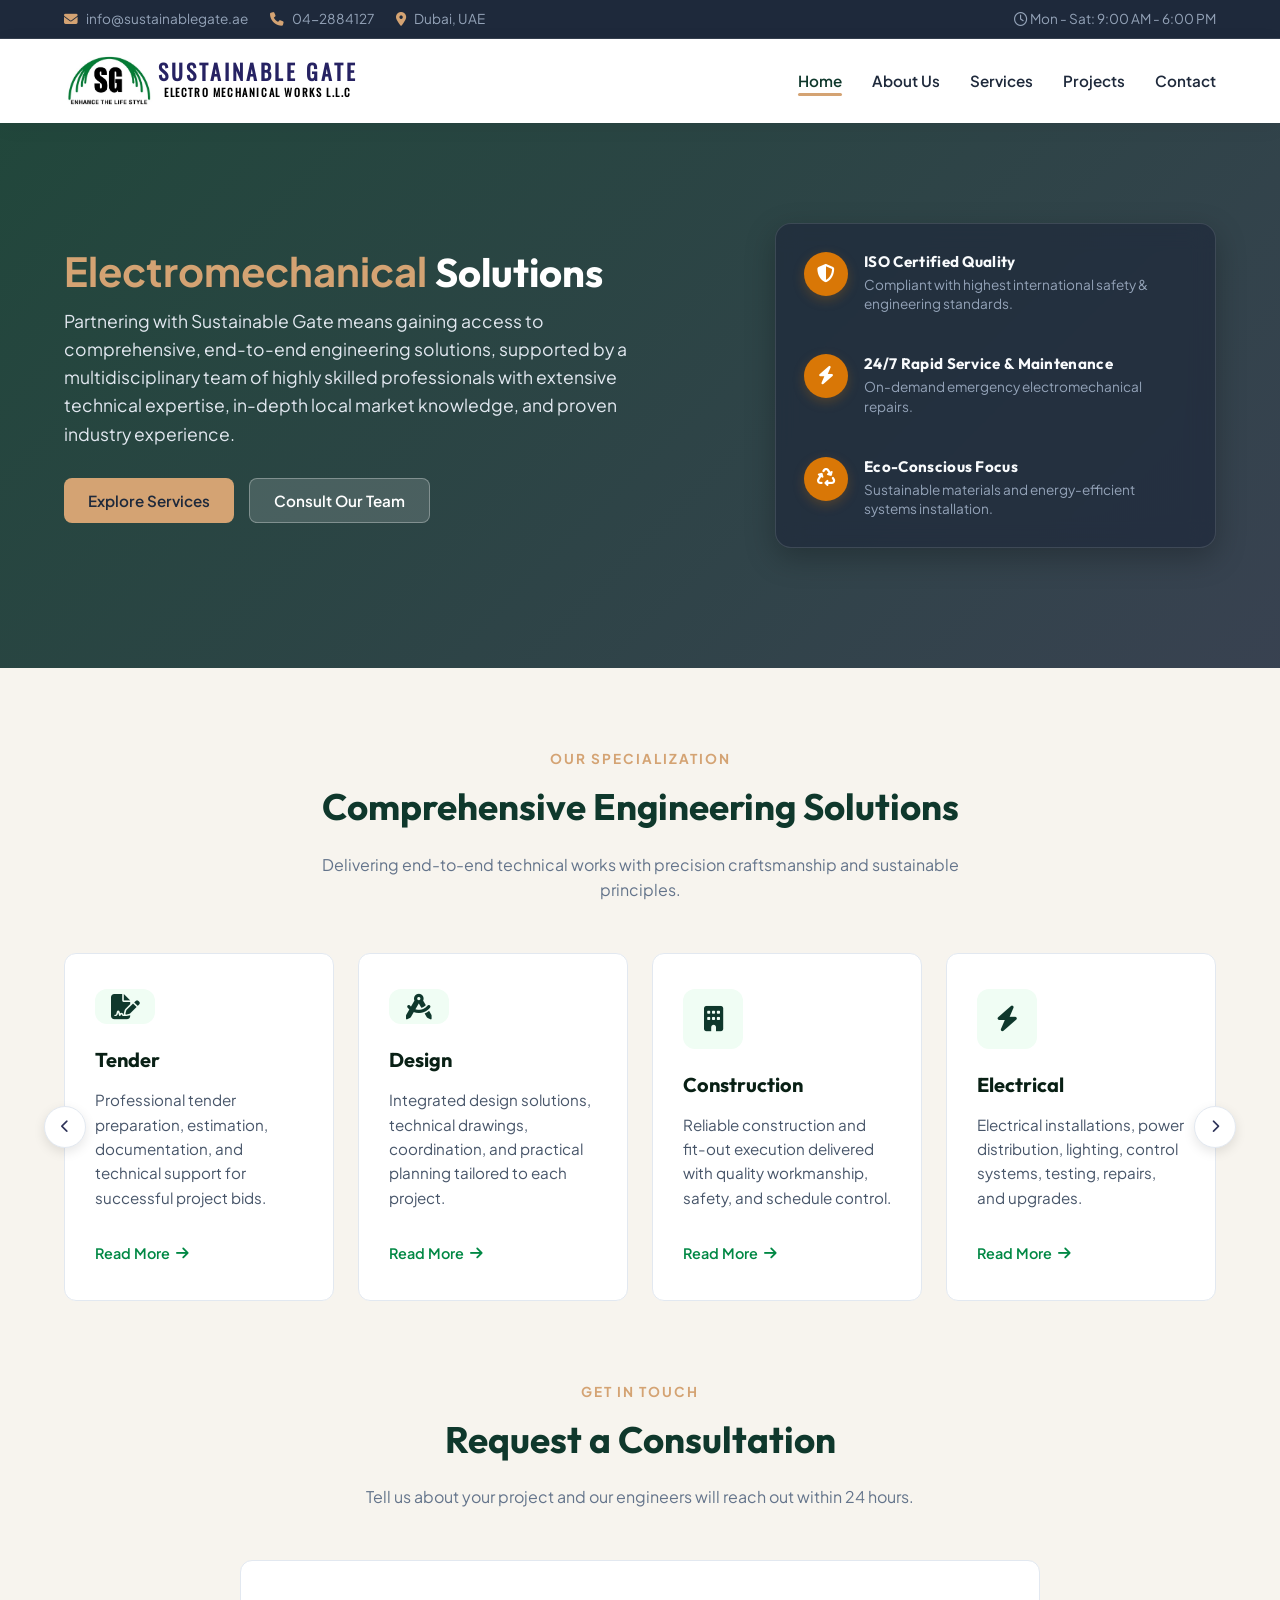
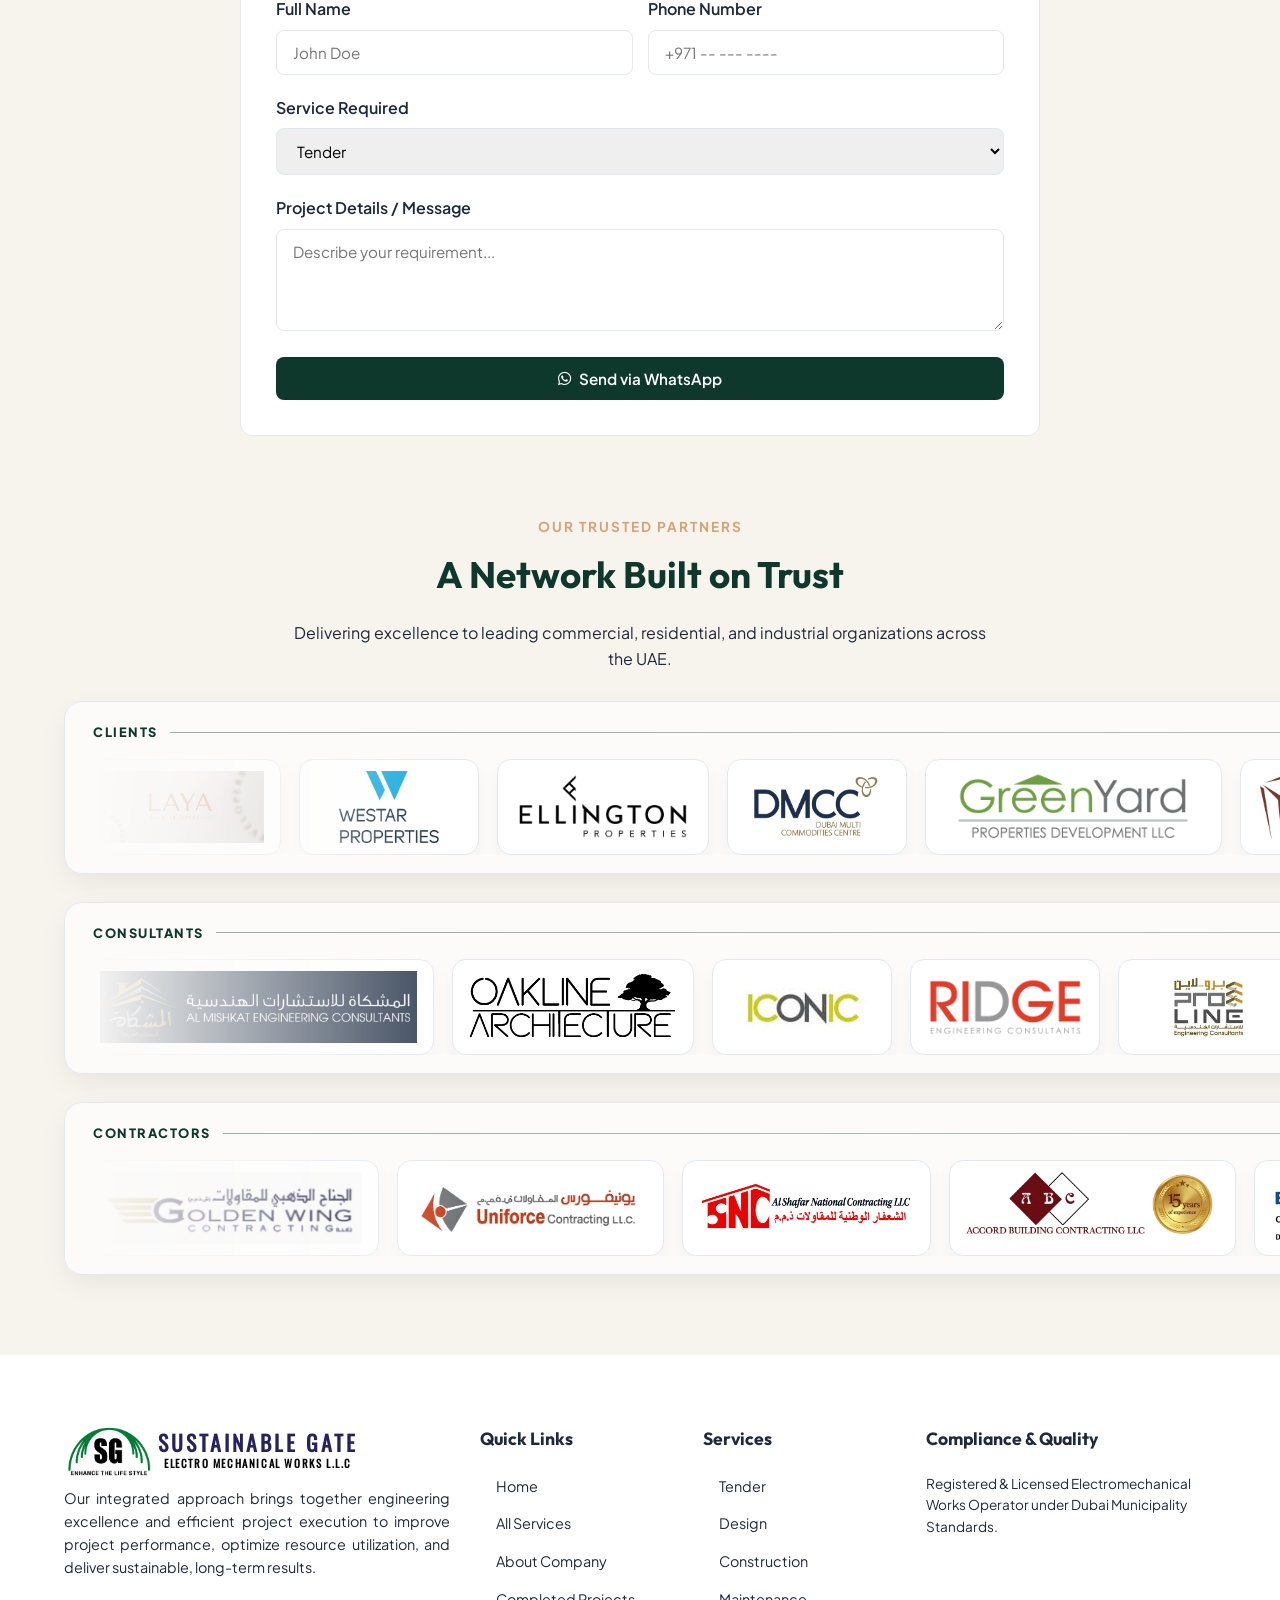
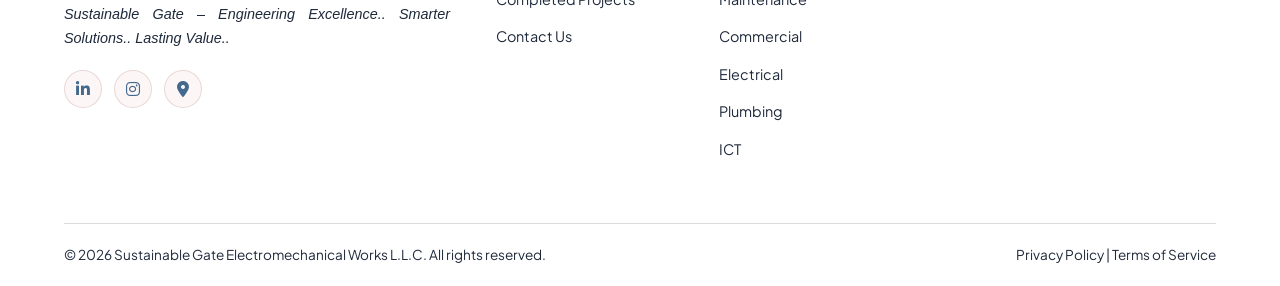
==== commit 16f87b5b: "review changes 22-11-2026" ====
--- a/index.html
+++ b/index.html
@@ -411,13 +411,14 @@
                 <div class="partner-card"><img src="clients/CLIENT LOGOS_CLIENT_4. DMCC.webp" alt="Laya Developers" /></div>
                 <div class="partner-card"><img src="clients/CLIENT LOGOS_CLIENT_5. cropped-GreenYard-Logo-1.png" alt="DMCC" /></div>
                 <div class="partner-card"><img src="clients/CLIENT LOGOS_CLIENT_6. RELIANCE.png" alt="Reliance" /></div>
+                <div class="partner-card"><img src="clients/CLIENT LOGOS_CLIENT_7. MAFAZA.jpg" alt="Mafaza" /></div>
                 <div class="partner-card"><img src="clients/CLIENT LOGOS_CLIENT_1. LAYA DEVELOPERS.jpg" alt="Westar Properties" /></div>
                 <div class="partner-card"><img src="clients/CLIENT LOGOS_CLIENT_2. WESTAR PROPERTIES.png" alt="Ellington" /></div>
                 <div class="partner-card"><img src="clients/CLIENT LOGOS_CLIENT_3. ELLINGTON.png" alt="GreenYard" /></div>
                 <div class="partner-card"><img src="clients/CLIENT LOGOS_CLIENT_4. DMCC.webp" alt="Laya Developers" /></div>
                 <div class="partner-card"><img src="clients/CLIENT LOGOS_CLIENT_5. cropped-GreenYard-Logo-1.png" alt="DMCC" /></div>
                 <div class="partner-card"><img src="clients/CLIENT LOGOS_CLIENT_6. RELIANCE.png" alt="Reliance" /></div>
-                
+                <div class="partner-card"><img src="clients/CLIENT LOGOS_CLIENT_7. MAFAZA.jpg" alt="Mafaza" /></div>
               </div>
             </div>
           </div>
@@ -1434,7 +1435,7 @@
             <li><a href="./commercial.html" style="cursor: pointer;">Commercial</a></li>
             <li><a href="./electrical.html" style="cursor: pointer;">Electrical</a></li>
             <li><a href="./plumbing.html" style="cursor: pointer;">Plumbing</a></li>
-            <li><a href="./low-current.html" style="cursor: pointer;">Low Current</a></li>
+            <li><a href="./low-current.html" style="cursor: pointer;">ICT</a></li>
           </ul>
         </div>
       </div>
@@ -1442,7 +1443,7 @@
       <div>
         <h4 class="footer-title">Compliance & Quality</h4>
         <p style="font-size: 0.85rem; line-height: 1.6;">Registered & Licensed Electromechanical Works Operator under
-          UAE Municipality Standards.</p>
+          Dubai Municipality Standards.</p>
       </div>
     </div>
 
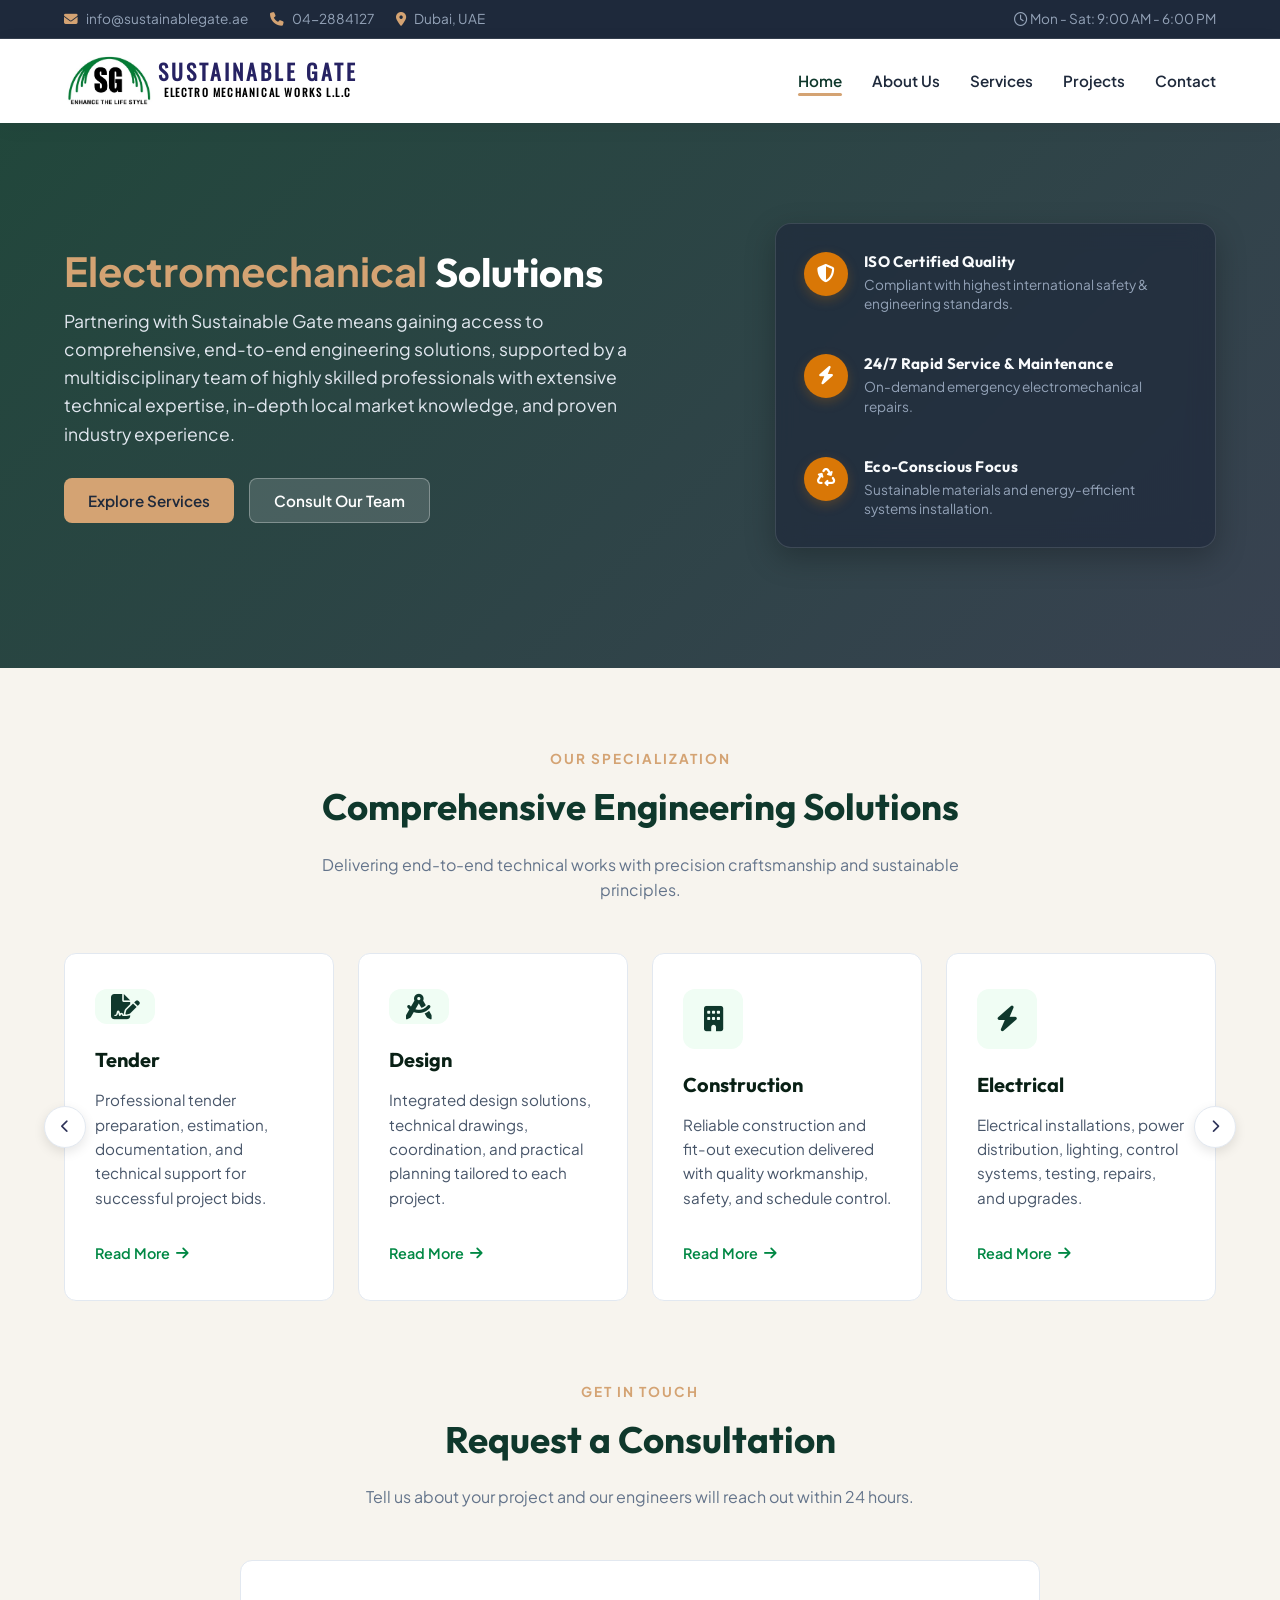
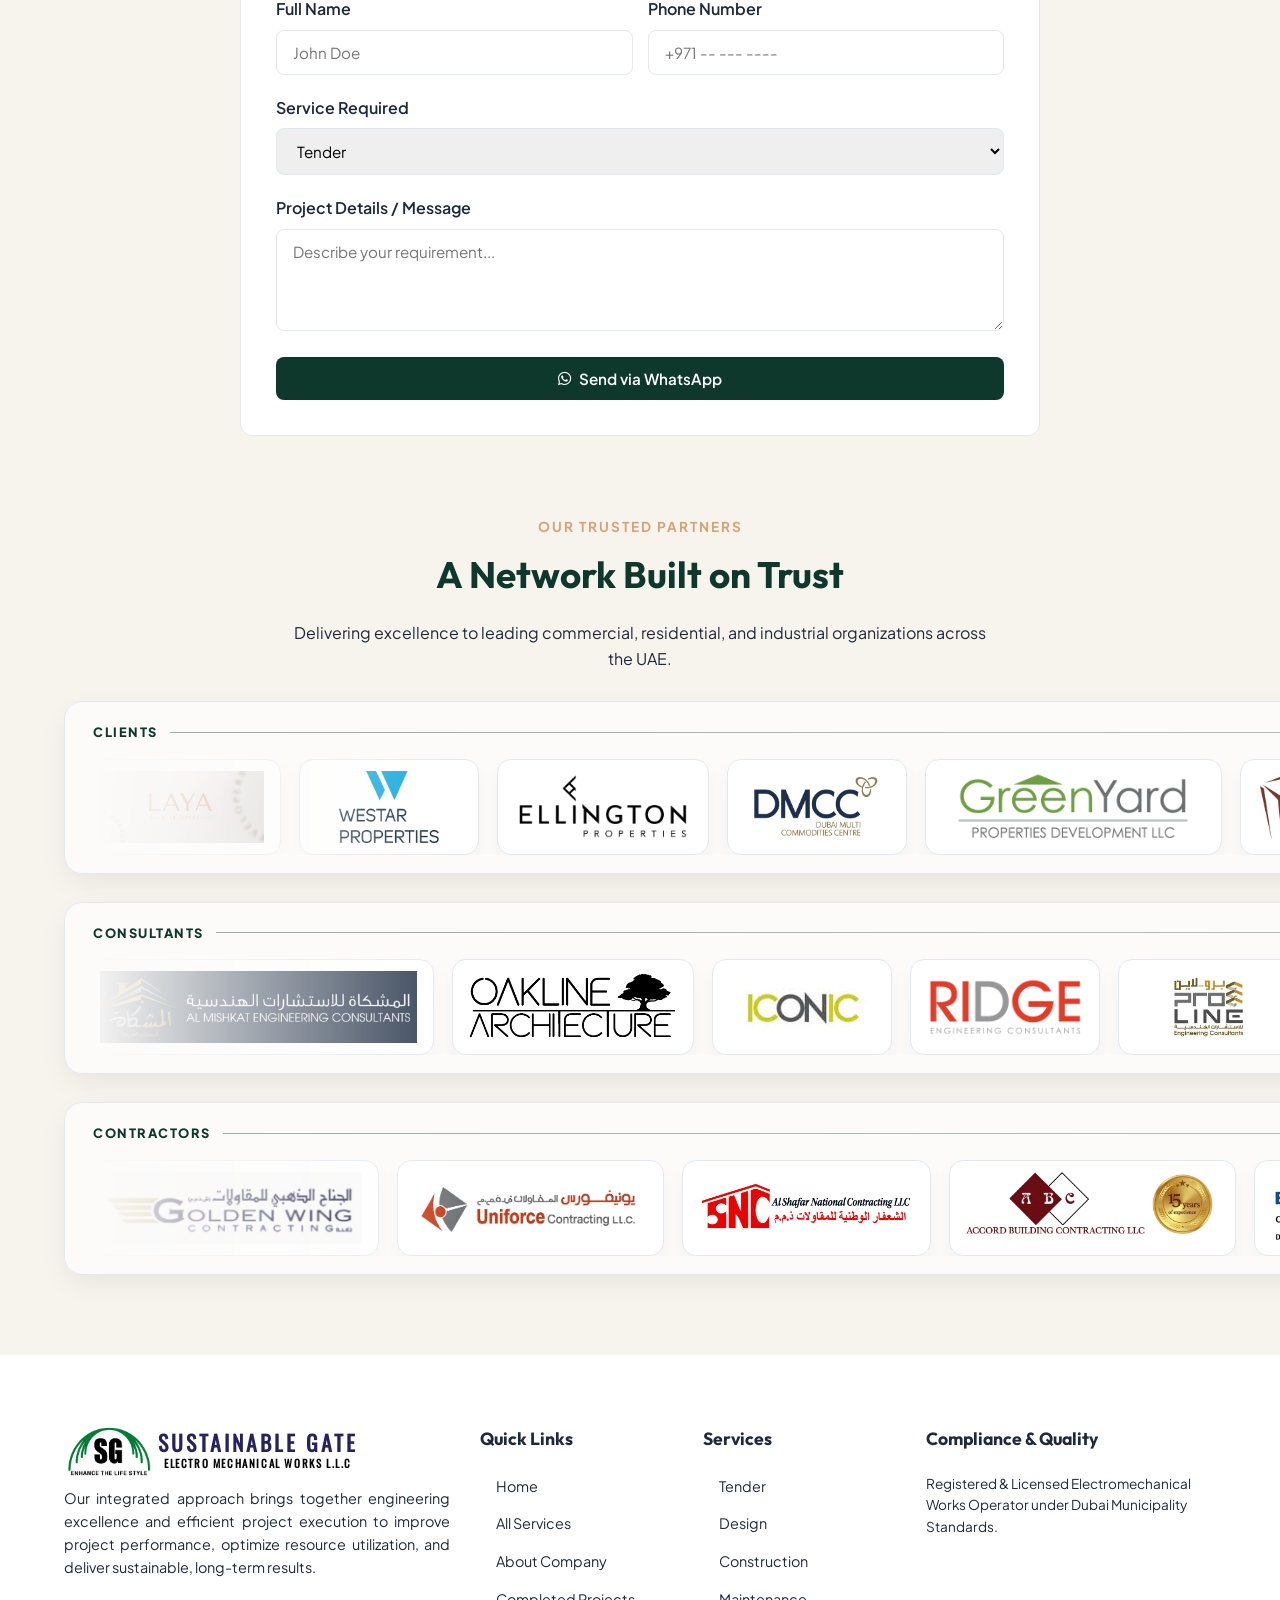
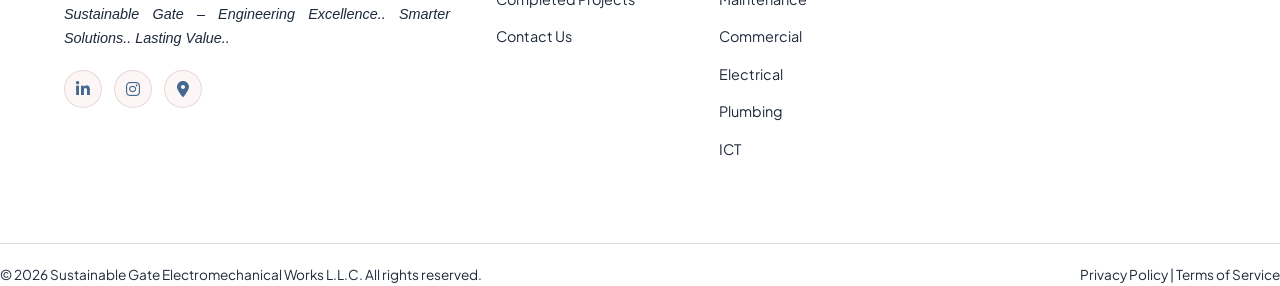
==== commit 26d2ff08: "review update 27/11" ====
--- a/index.html
+++ b/index.html
@@ -878,16 +878,15 @@
       <div class="project-card" data-category="villa" data-status="Completed">
         <div class="project-carousel">
           <div class="carousel-track">
-            <div class="carousel-slide active" style="background-image: url('images/15.jpg');"></div>
-            <div class="carousel-slide" style="background-image: url('images/16.jpg');"></div>
-            <div class="carousel-slide" style="background-image: url('images/17.jpg');"></div>
+            <div class="carousel-slide active" style="background-image: url('images/15.jpeg');"></div>
+            <div class="carousel-slide" style="background-image: url('images/16.jpeg');"></div>
+            <!-- <div class="carousel-slide" style="background-image: url('images/17.jpg');"></div> -->
           </div>
           <span class="project-tag">Completed</span>
           <button class="carousel-btn prev-btn" aria-label="Previous Image">&#10094;</button>
           <button class="carousel-btn next-btn" aria-label="Next Image">&#10095;</button>
           <div class="carousel-dots">
             <span class="dot active"></span>
-            <span class="dot"></span>
             <span class="dot"></span>
           </div>
         </div>
@@ -968,6 +967,24 @@
         </div>
       </div>
 
+      <!-- 12 a. Karama Building -->
+      <div class="project-card" data-category="commercial" data-status="Completed">
+        <div class="project-img" style="background-image: url('images/34.png');">
+          <span class="project-tag">Completed</span>
+        </div>
+        <div class="project-info">
+          <h3>Commercial/Residential Building</h3>
+          <p class="project-details"><strong>Details:</strong> G+3+R Commercial & Residential Building, Plot No. 318-0355, at Al Karama, Dubai</p>
+          <p class="project-scope"><strong>Scope:</strong> Supply & Installation of Electrical & Plumbing Works</p>
+          <ul class="project-meta">
+            <li><strong>Client:</strong> Mr. Ahmed Abdul Rahim Mohammed Al Dashti</li>
+            <li><strong>Consultant:</strong> Al Mishkat Engineering Consultants</li>
+            <li><strong>Main Contractor:</strong> Uniforce Contracting LLC</li>
+            <li><strong>MEP Contractor:</strong> Sustainable Gate Electromechanical Works L.L.C</li>
+          </ul>
+        </div>
+      </div>
+
       <!-- 13. Commercial Building -->
       <div class="project-card" data-category="commercial" data-status="Completed">
         <div class="project-img" style="background-image: url('images/22.jpg');">
@@ -1069,6 +1086,24 @@
           <h3>Commercial/Residential Building - 5 Buildings</h3>
           <p class="project-details"><strong>Details:</strong> G+3+R Commercial / Residential Building, Plot Nos. 3180662, 3180770, 3180395, 3180111, 3180678, at Al Karama, Dubai</p>
           <p class="project-scope"><strong>Scope:</strong> Supply & Installation of Electrical, Plumbing and Low Current Works</p>
+          <ul class="project-meta">
+            <li><strong>Client:</strong> Mr. Ahmad Mohamed Saif Bin Shafar & Saif Ahmad Mohammad Saif Bin Shafar</li>
+            <li><strong>Consultant:</strong> Proline Engineering consultants</li>
+            <li><strong>Main Contractor:</strong> Al Shafar National Contracting LLC</li>
+            <li><strong>MEP Contractor:</strong> Sustainable Gate Electromechanical Works L.L.C</li>
+          </ul>
+        </div>
+      </div>
+
+      <!-- 12 b. Karama Building -->
+      <div class="project-card" data-category="commercial" data-status="On Going">
+        <div class="project-img" style="background-image: url('images/33.png');">
+          <span class="project-tag">On Going</span>
+        </div>
+        <div class="project-info">
+          <h3>Commercial/Residential Building</h3>
+          <p class="project-details"><strong>Details:</strong> G+3+R Commercial & Residential Building, Plot No. 318-1264, at Al Karama, Dubai</p>
+          <p class="project-scope"><strong>Scope:</strong> Supply & Installation of Electrical, Plumbing & Low Current Works</p>
           <ul class="project-meta">
             <li><strong>Client:</strong> Mr. Ahmad Mohamed Saif Bin Shafar & Saif Ahmad Mohammad Saif Bin Shafar</li>
             <li><strong>Consultant:</strong> Proline Engineering consultants</li>
--- a/style.css
+++ b/style.css
@@ -569,7 +569,7 @@
 footer {
   background-color: var(--surface);
   color: #1E293B;
-  padding: 70px 5% 20px;
+  margin: 0 auto;
 }
 
 .footer-container {
@@ -1225,6 +1225,7 @@
   display: grid;
   grid-template-columns: 2fr 1fr 1fr 1.5fr; /* 4 distinct columns */
   gap: 30px;
+  padding: 70px 5% 20px;
 }
 
 /* This unwraps the div on desktop so Quick Links & Services act as independent grid items */
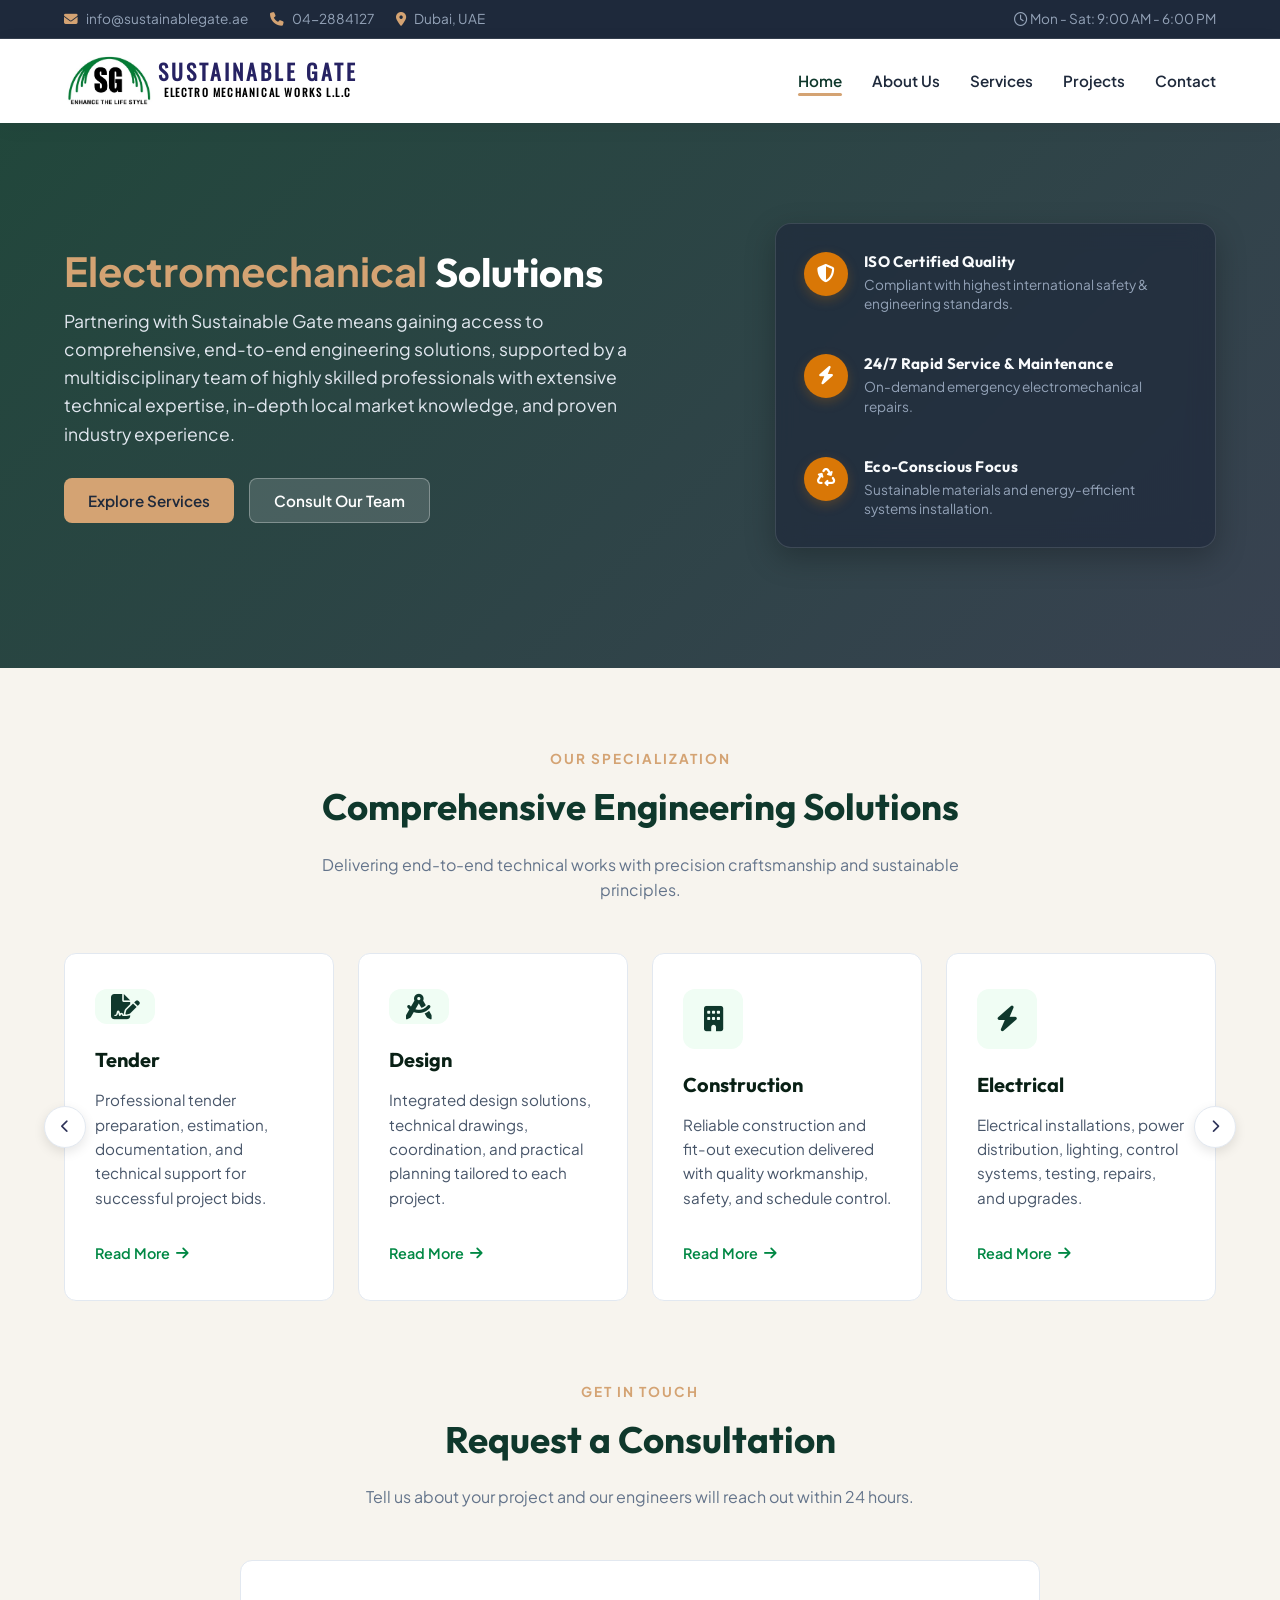
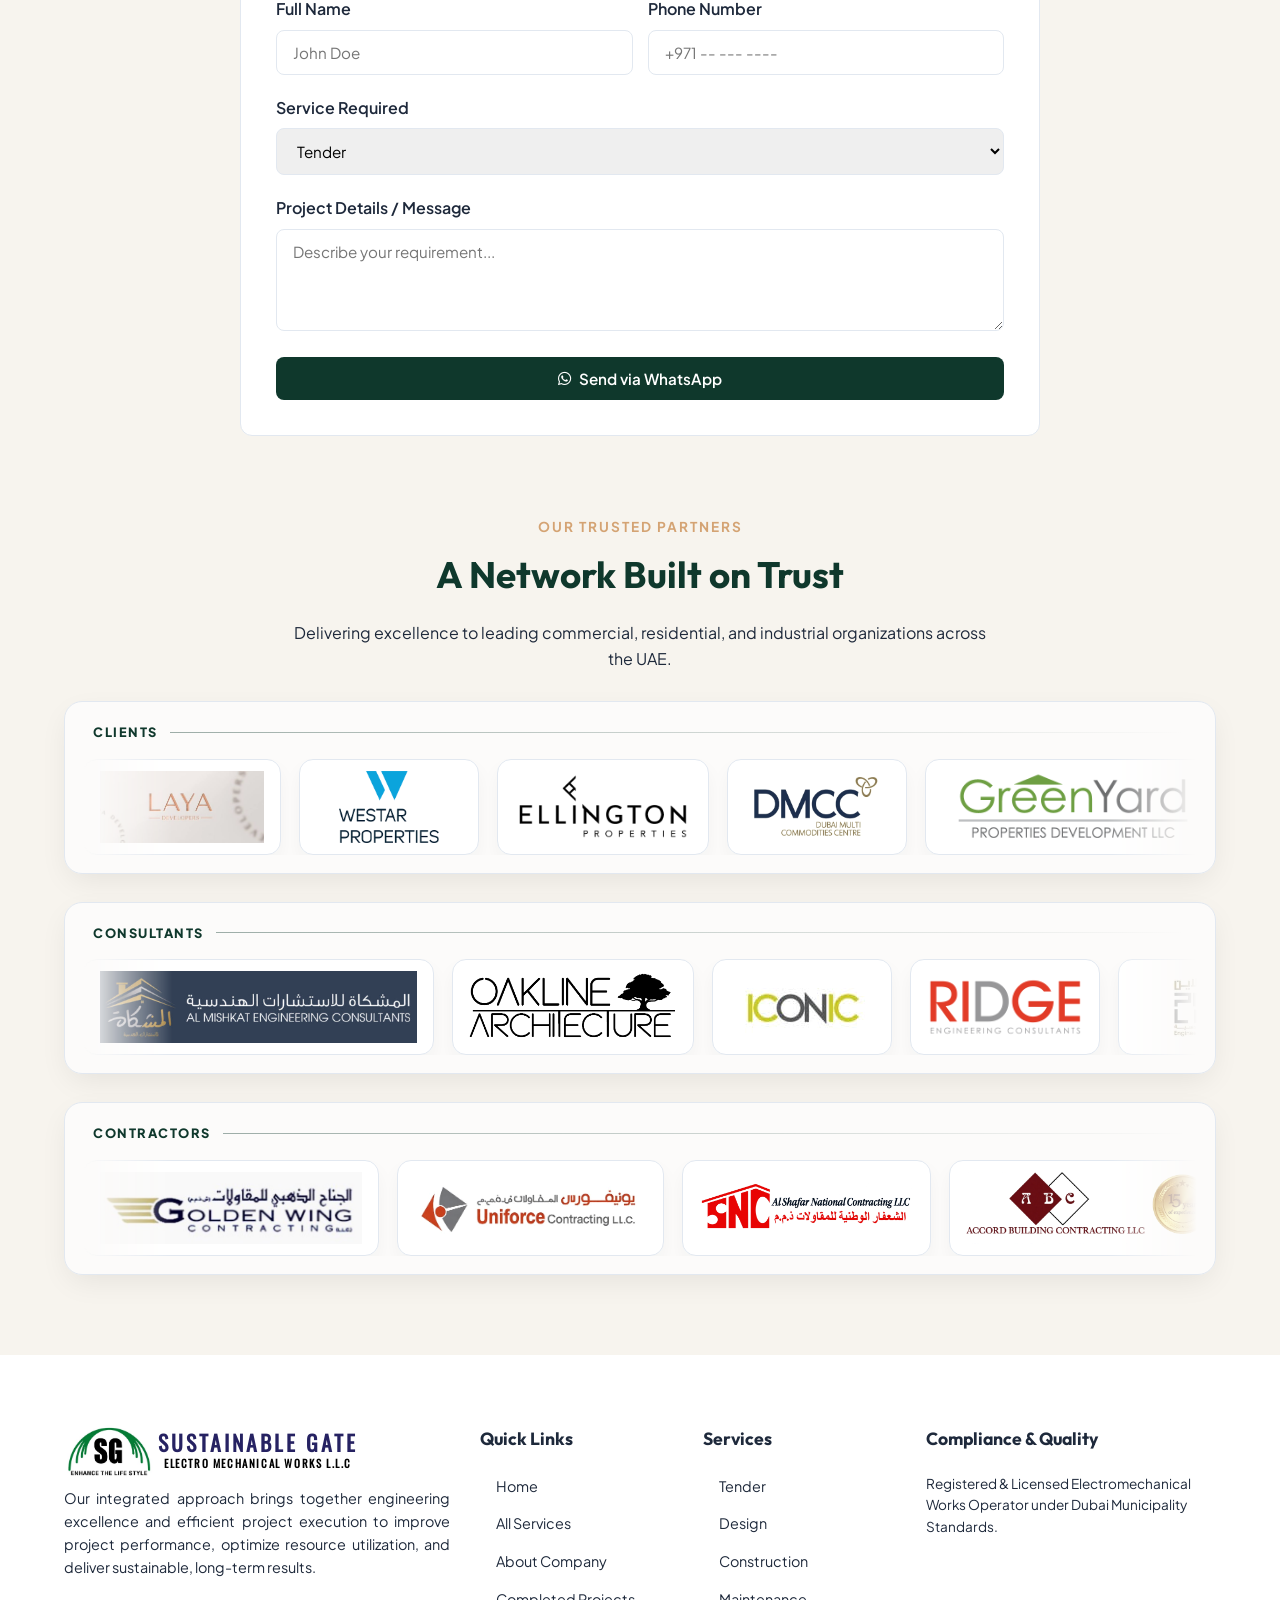
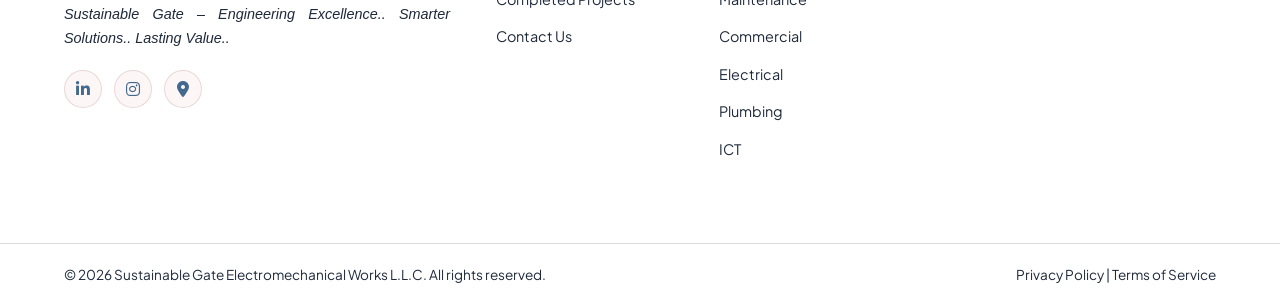
==== commit 3257053e: "width grid update" ====
--- a/index.html
+++ b/index.html
@@ -269,6 +269,7 @@
           border-radius: 18px;
           padding: 20px 18px 18px;
           box-shadow: var(--shadow);
+          display: grid;
         }
 
         .partner-group-header {
--- a/style.css
+++ b/style.css
@@ -627,7 +627,7 @@
 .footer-bottom {
   max-width: 1400px;
   margin: 0 auto;
-  padding-top: 20px;
+  padding: 20px 5%;
   border-top: 1px solid #dbdbdb;
   display: flex;
   justify-content: space-between;
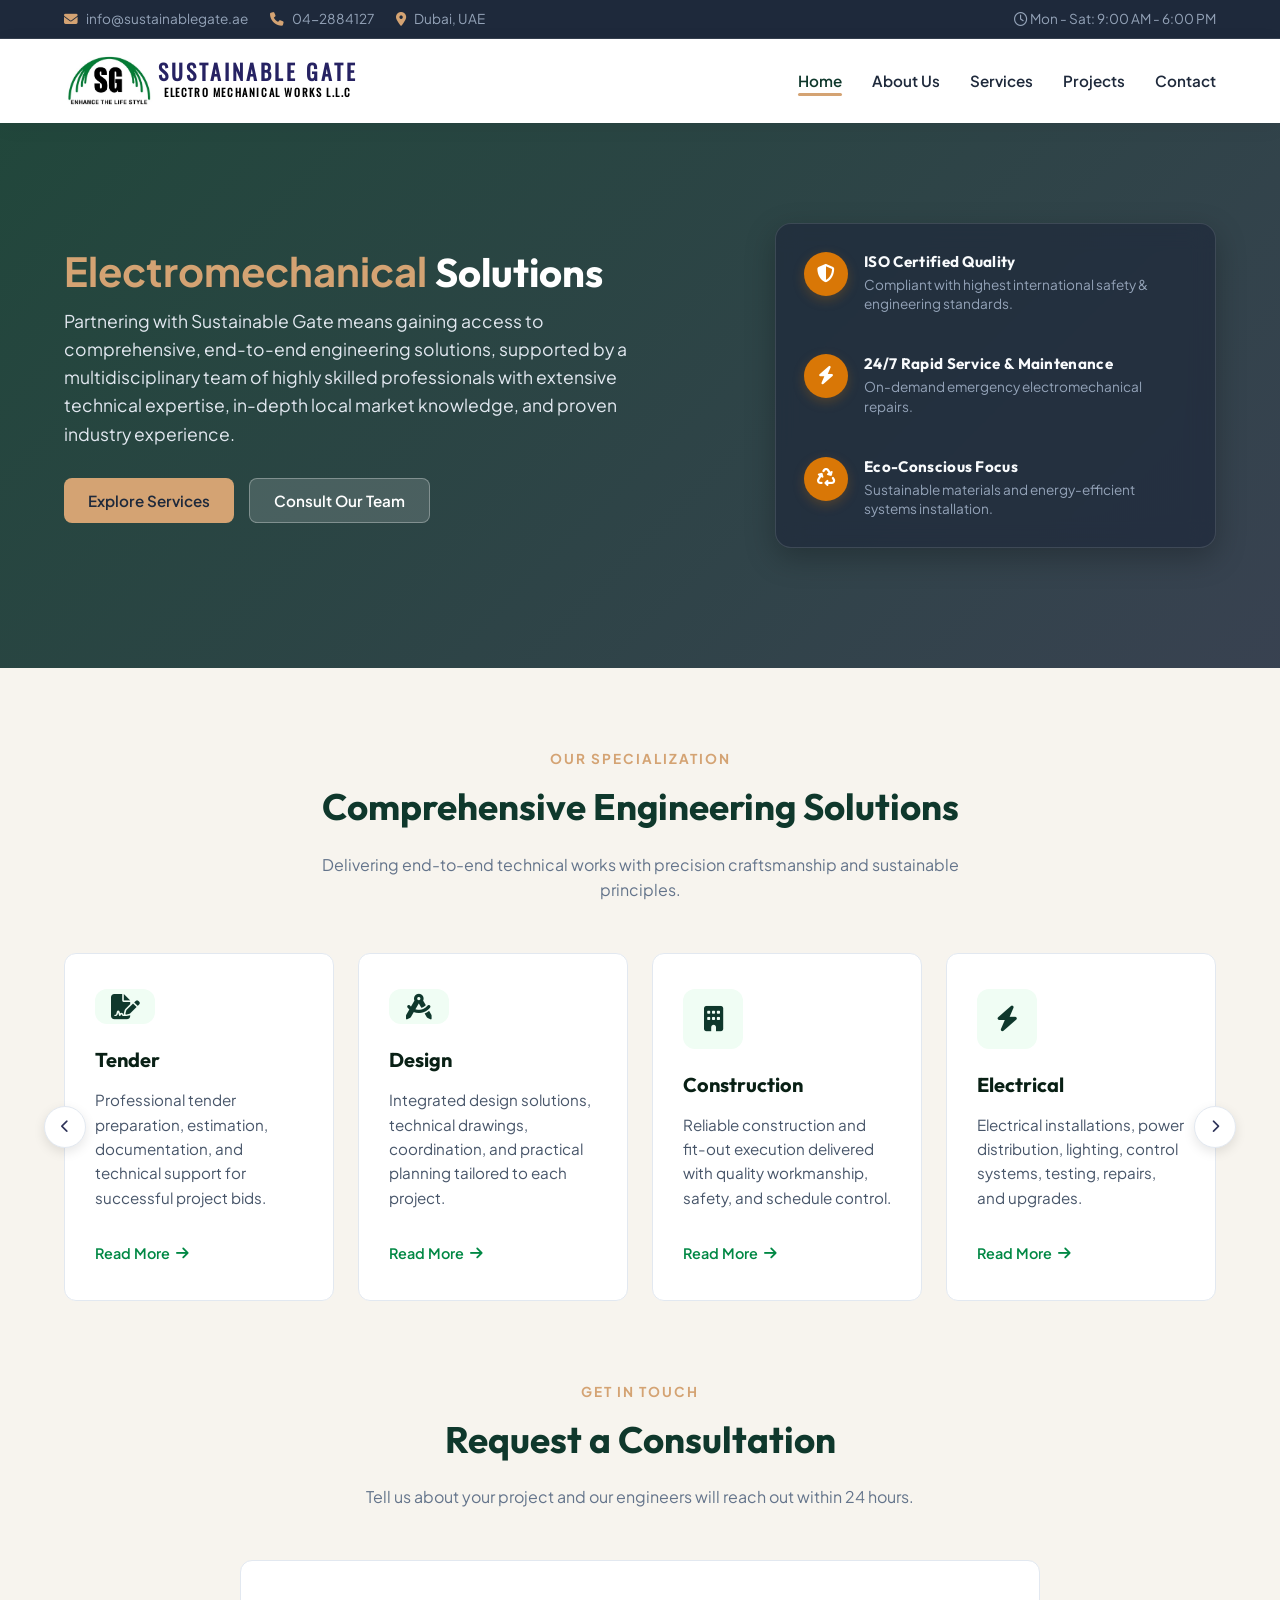
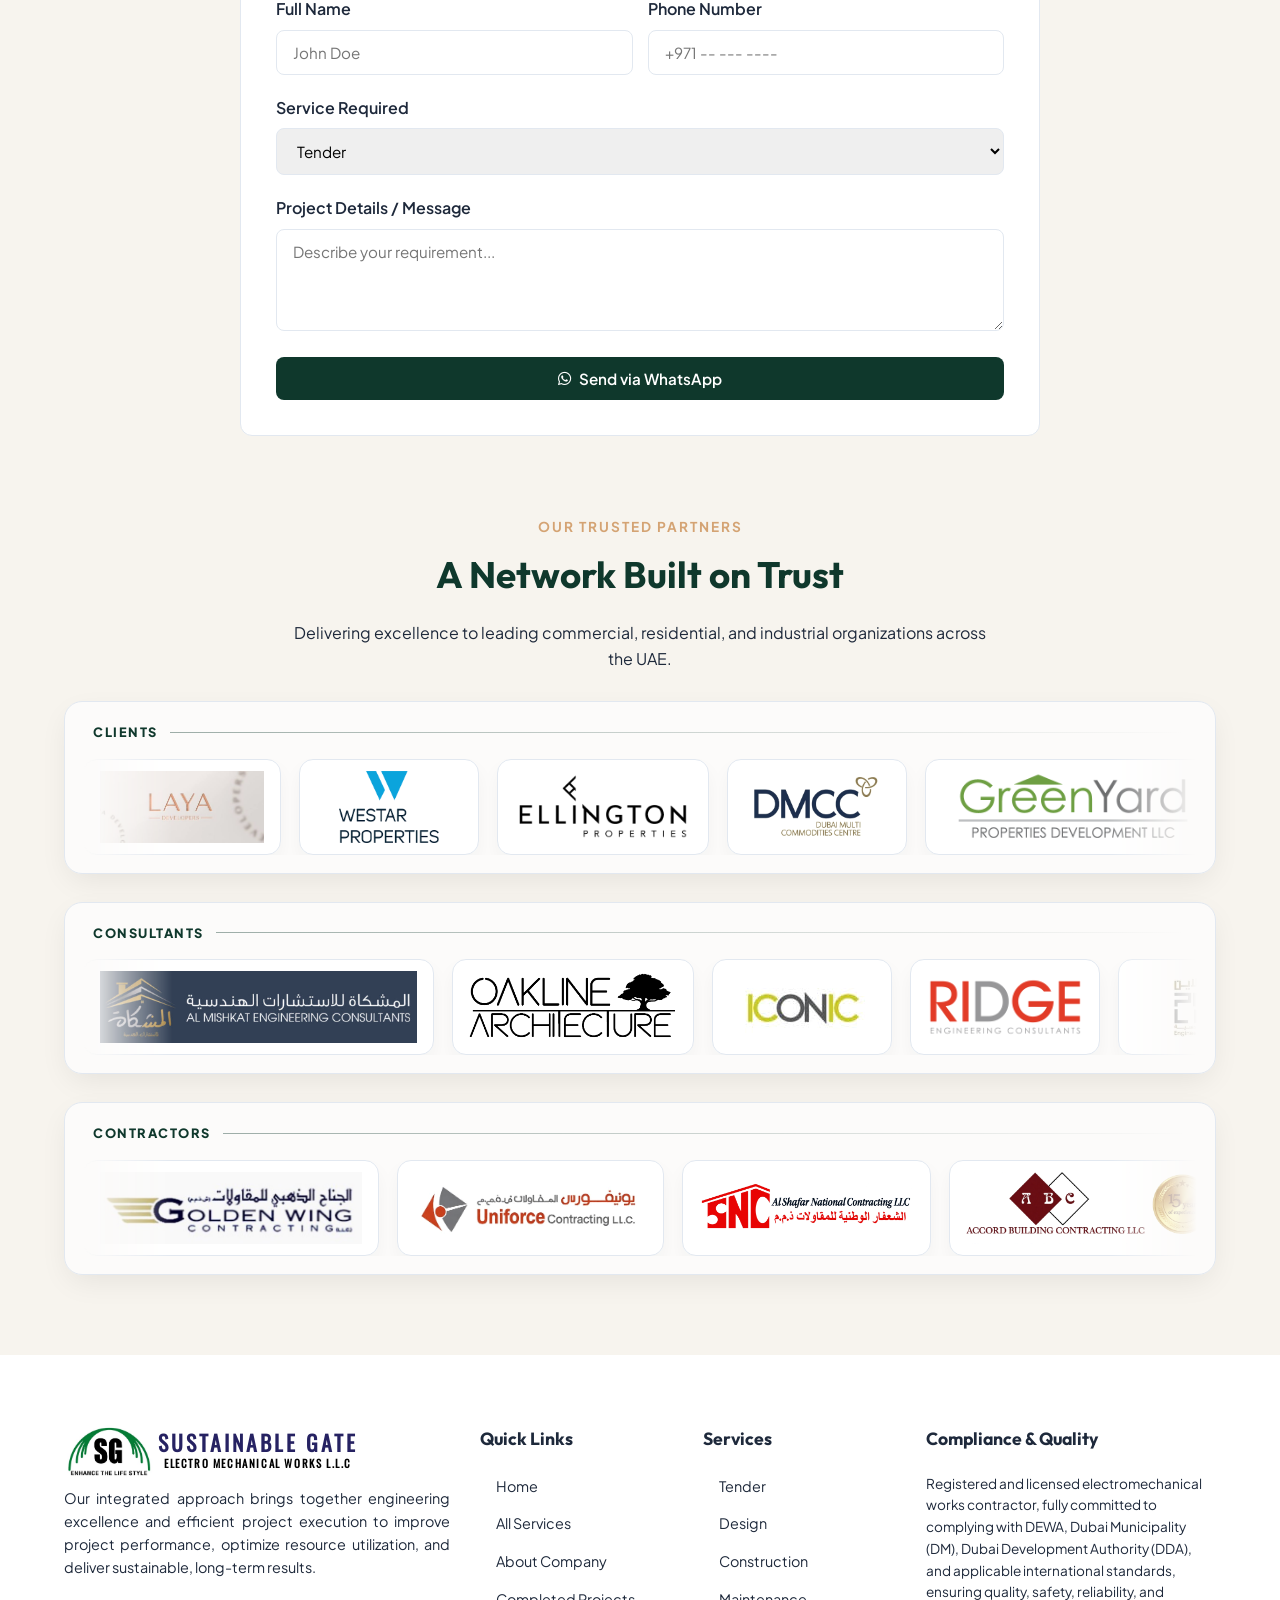
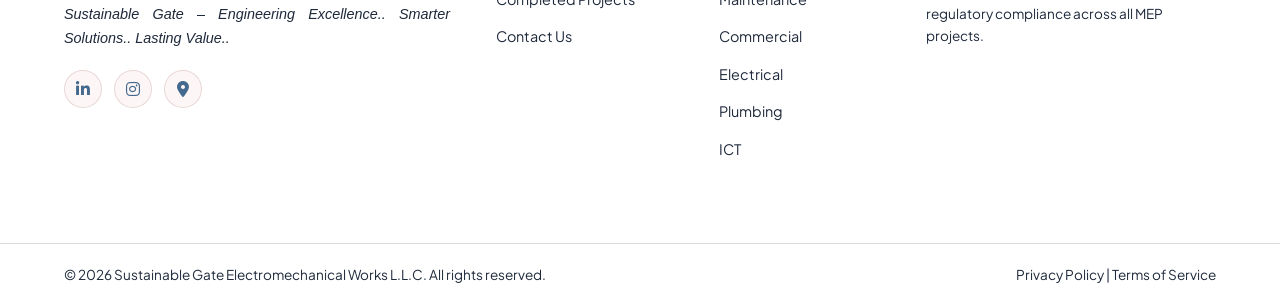
==== commit ceccbe27: "compliance update" ====
--- a/index.html
+++ b/index.html
@@ -1478,8 +1478,7 @@
 
       <div>
         <h4 class="footer-title">Compliance & Quality</h4>
-        <p style="font-size: 0.85rem; line-height: 1.6;">Registered & Licensed Electromechanical Works Operator under
-          Dubai Municipality Standards.</p>
+        <p style="font-size: 0.85rem; line-height: 1.6;">Registered and licensed electromechanical works contractor, fully committed to complying with DEWA, Dubai Municipality (DM), Dubai Development Authority (DDA), and applicable international standards, ensuring quality, safety, reliability, and regulatory compliance across all MEP projects.</p>
       </div>
     </div>
 
